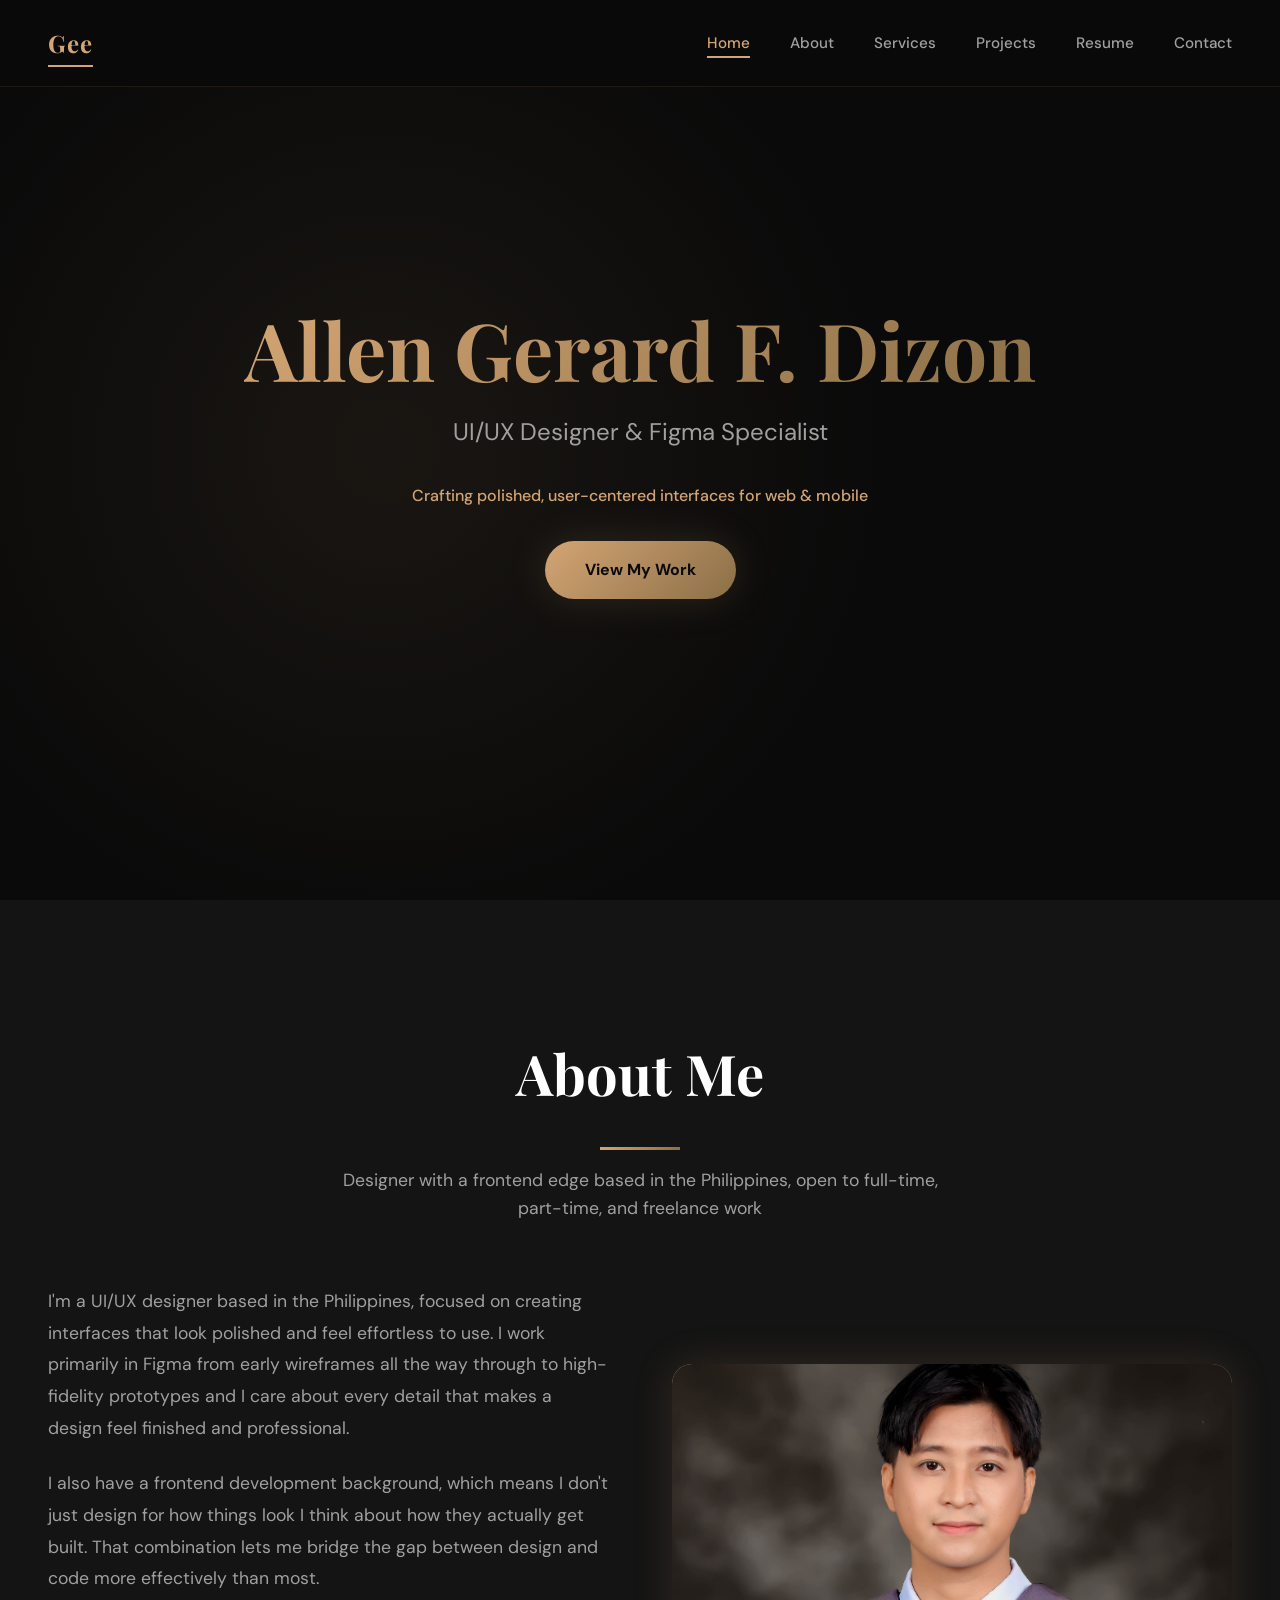
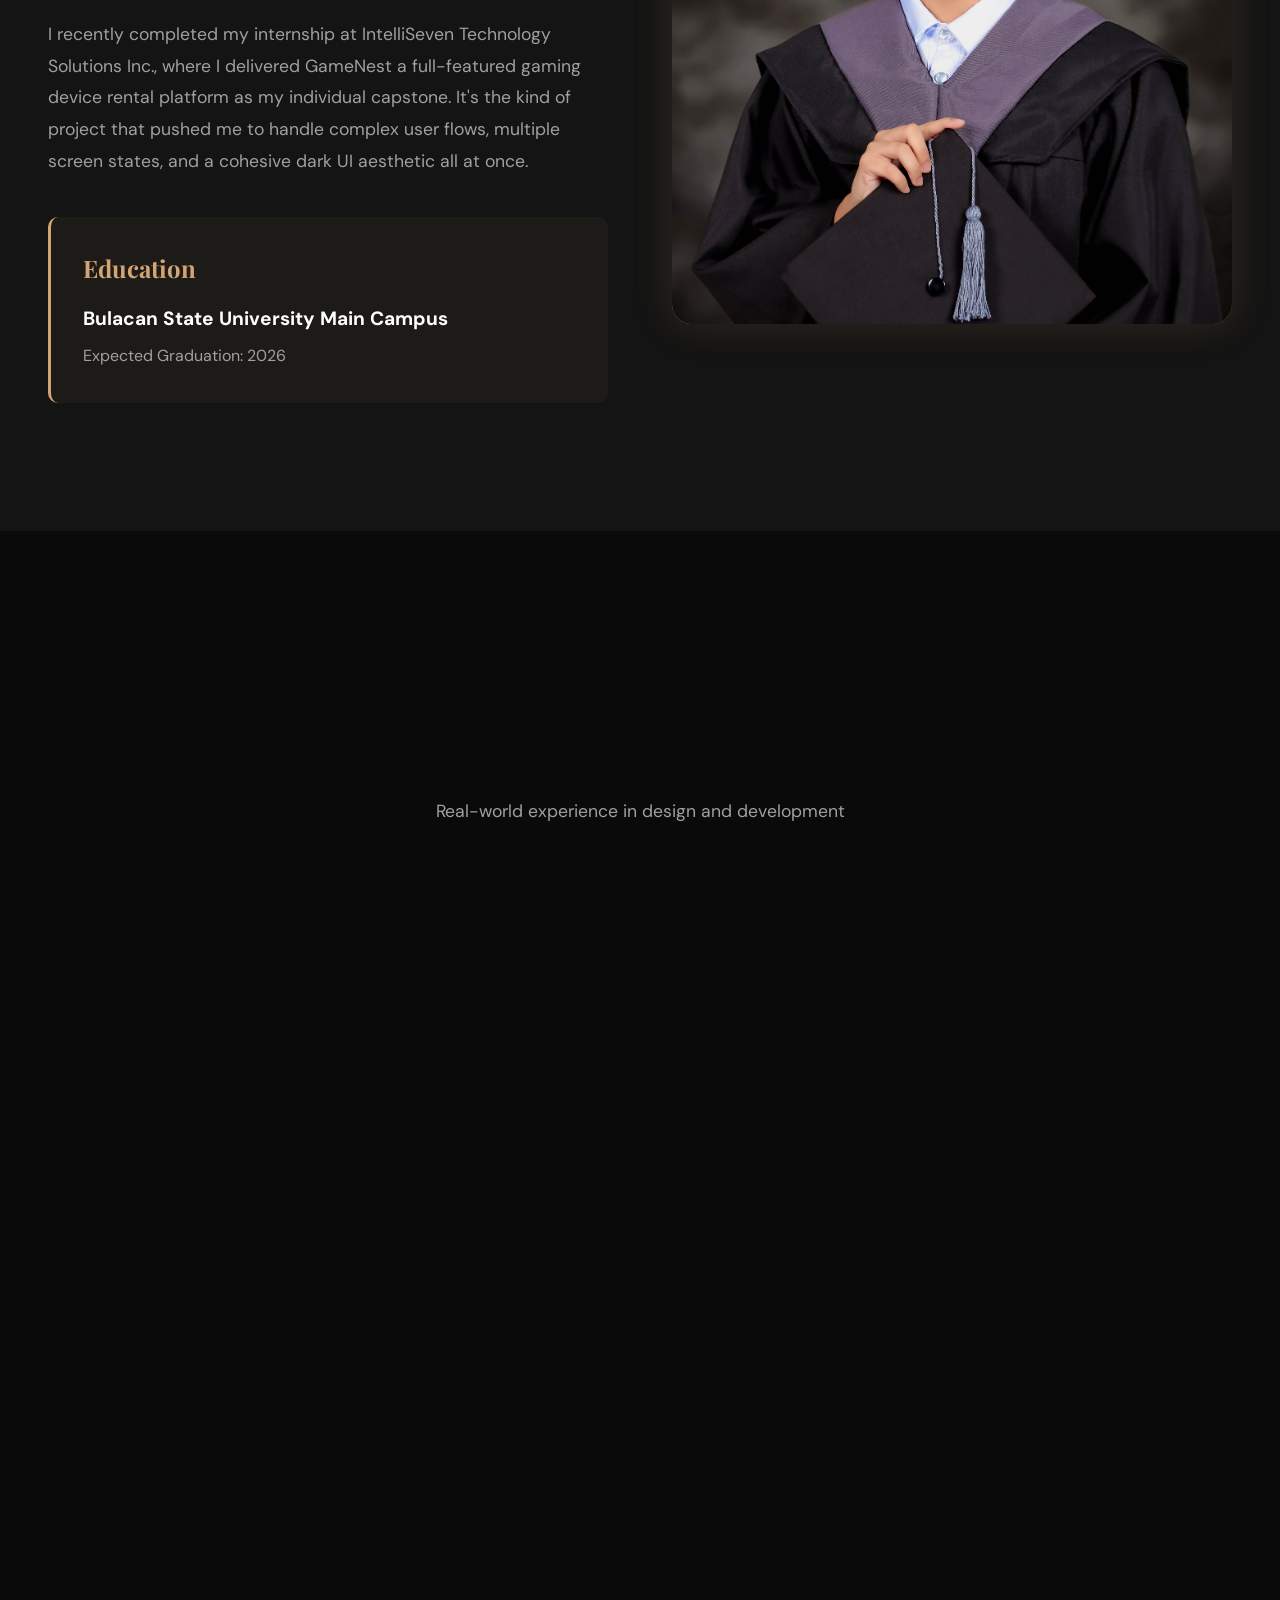
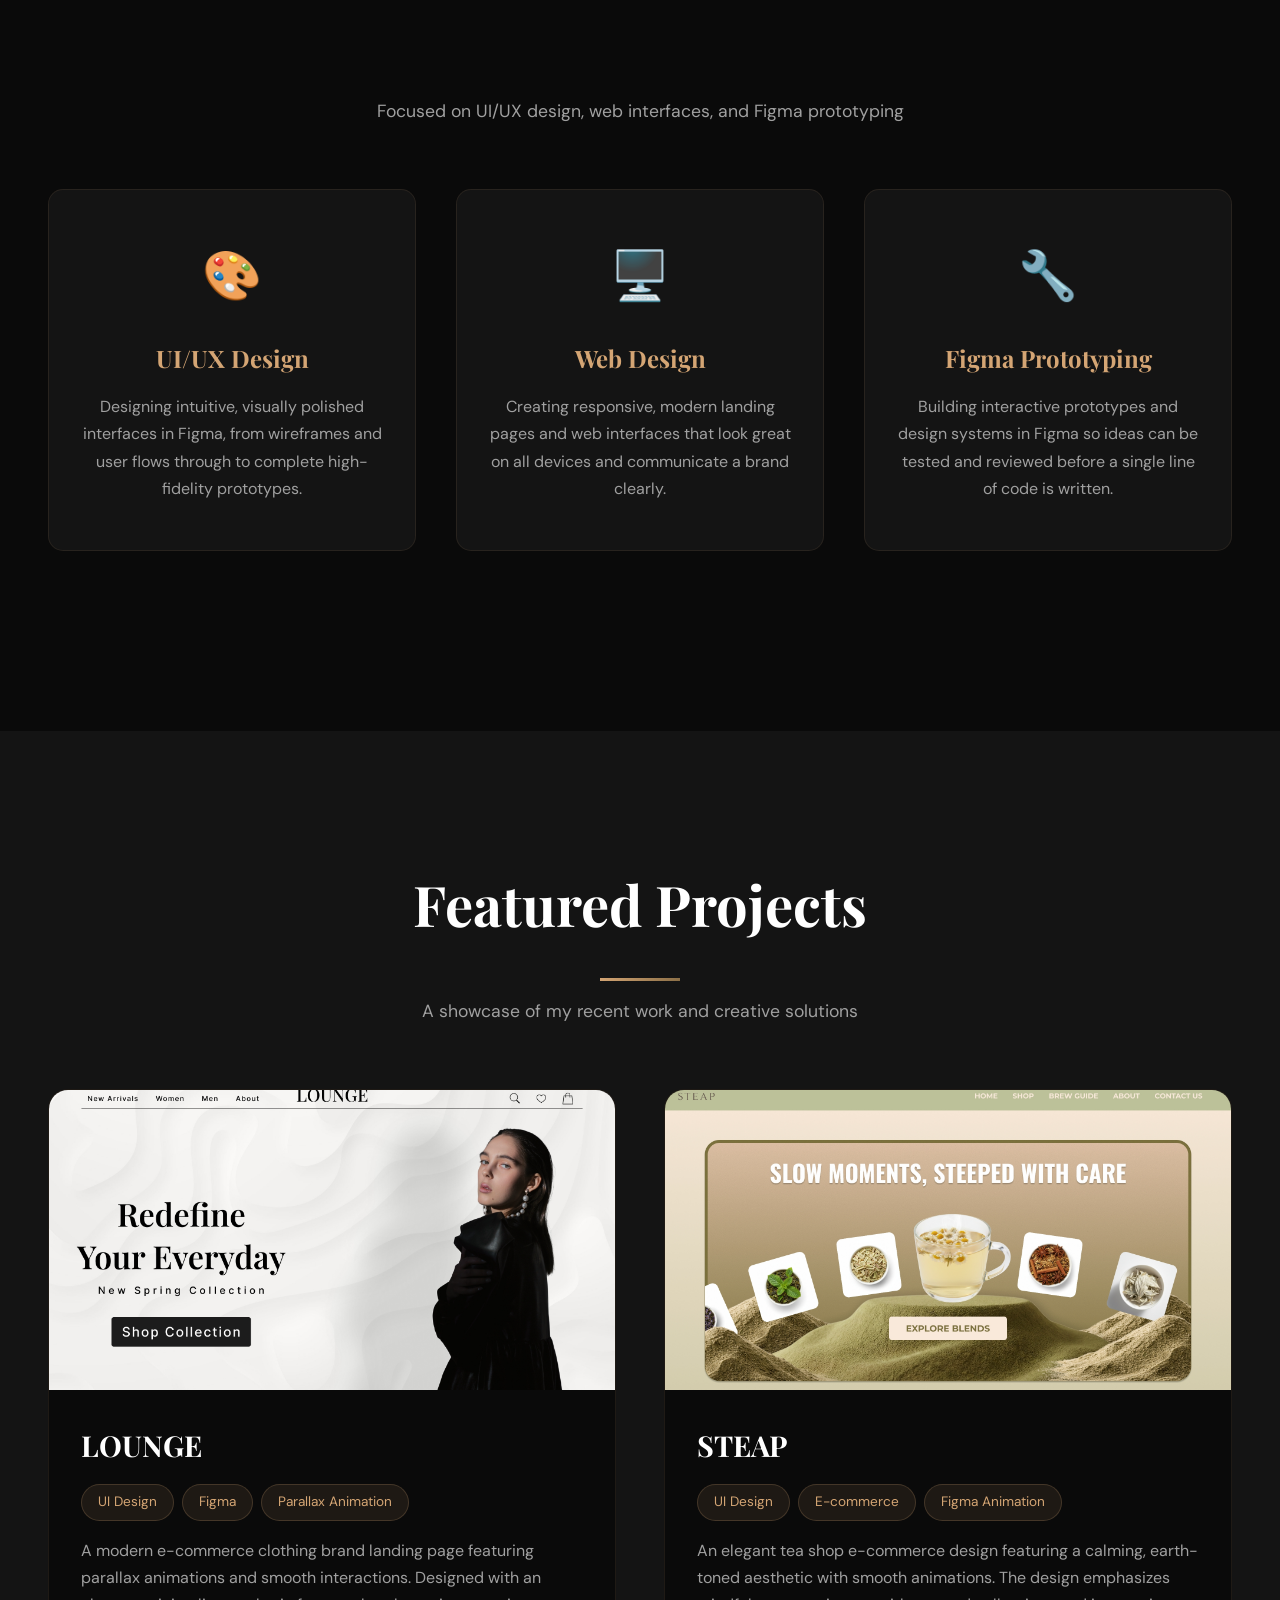
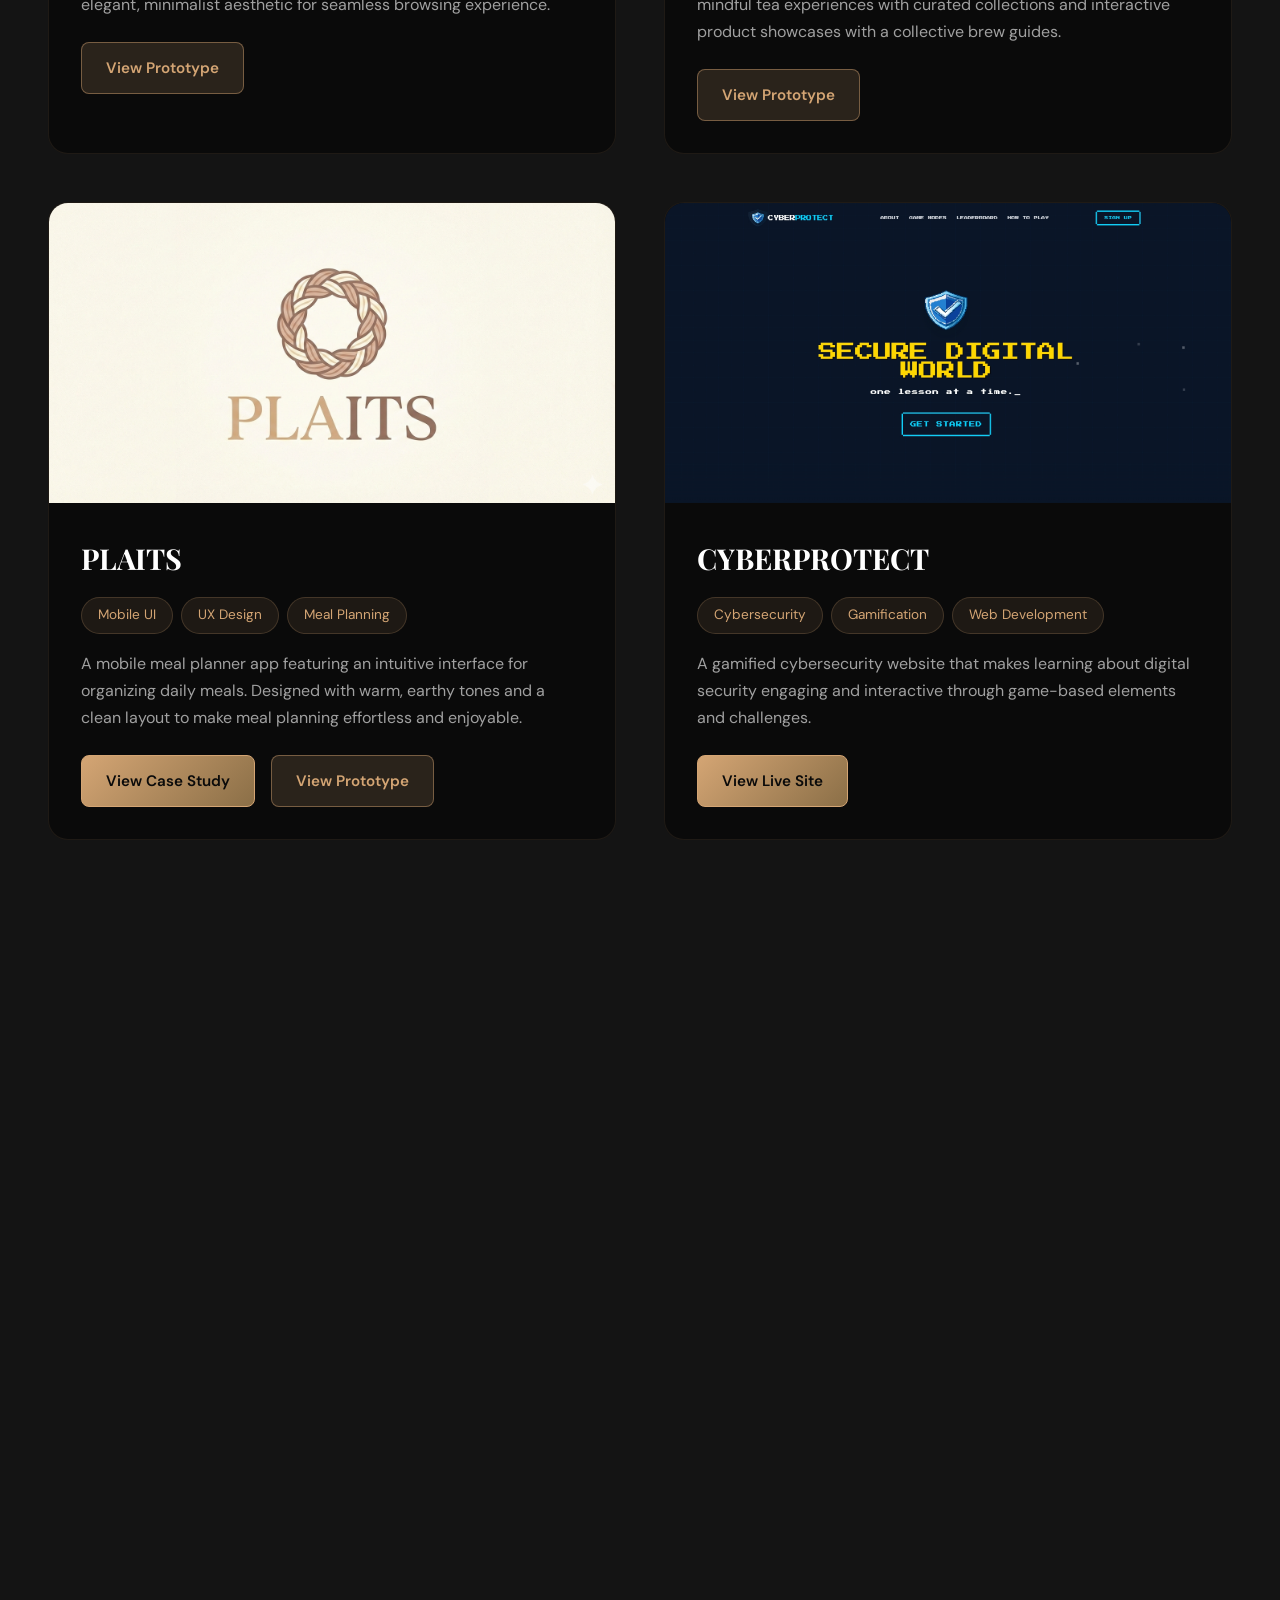
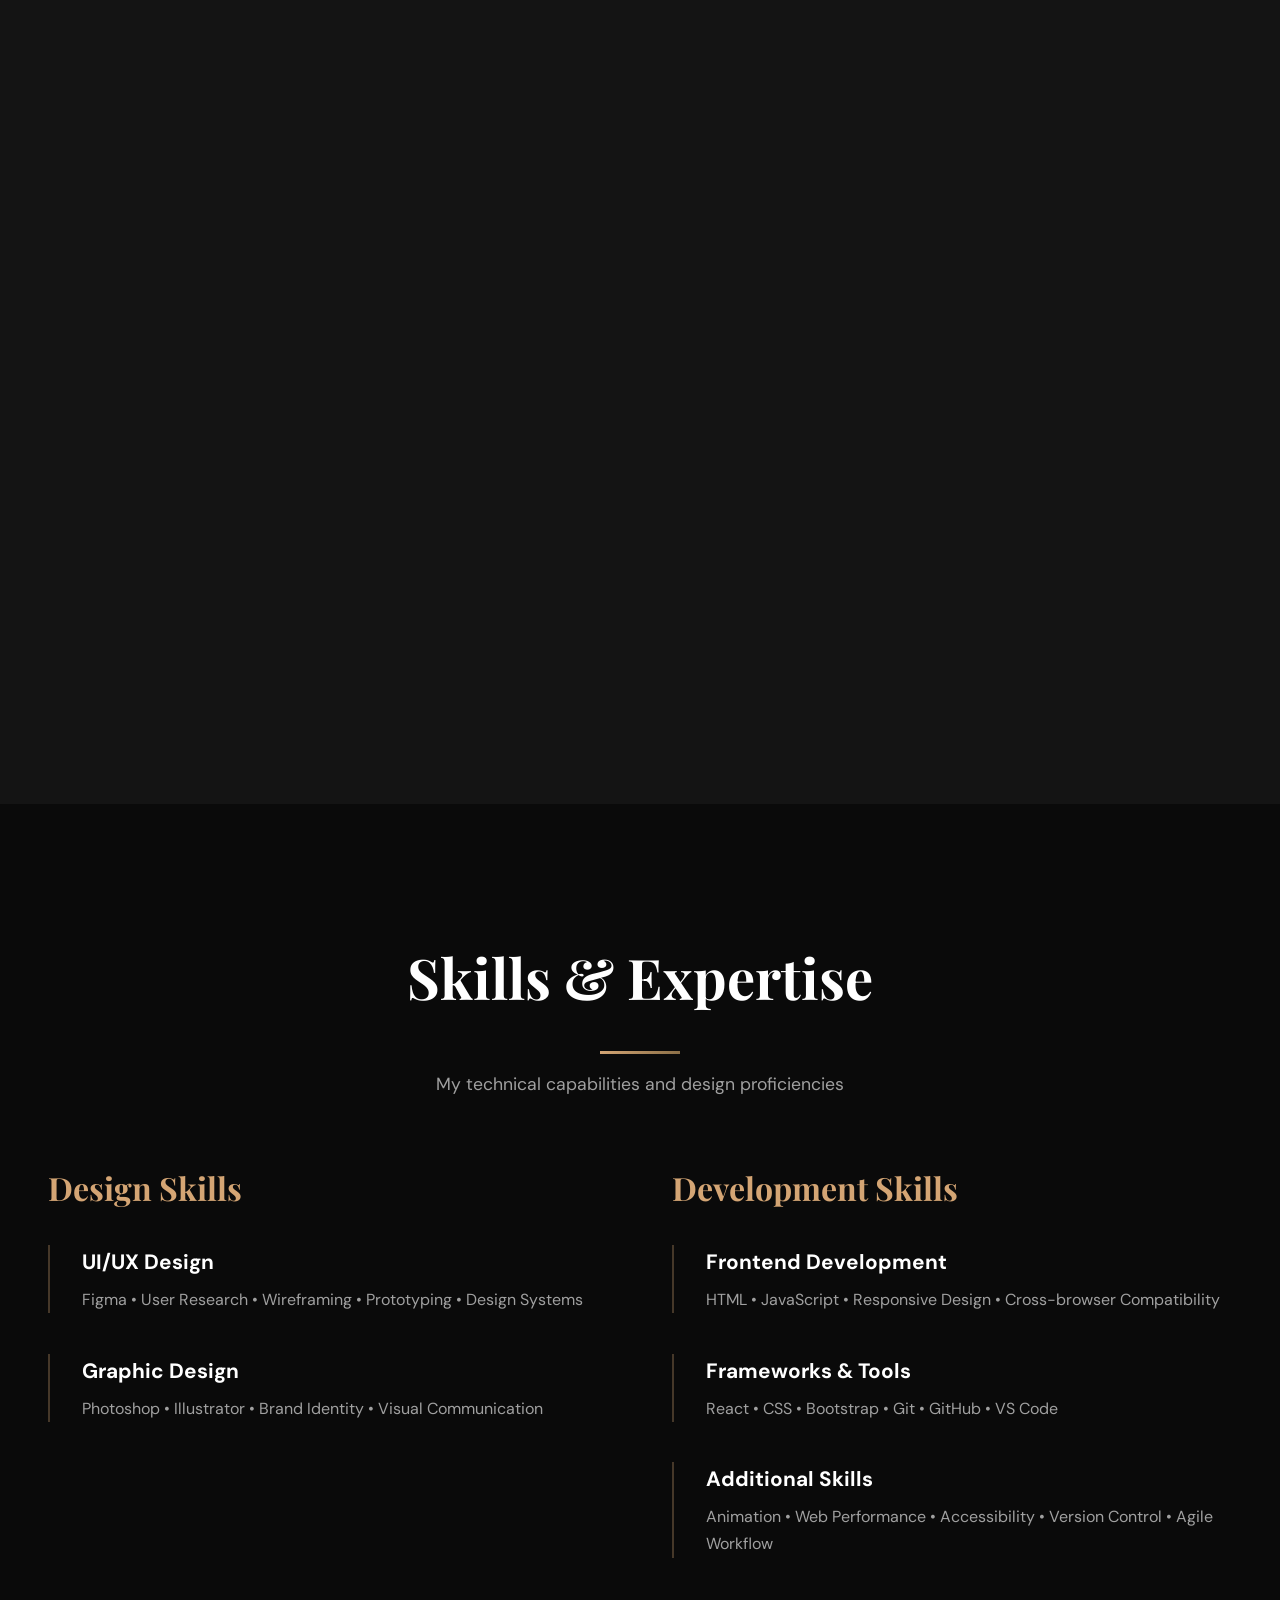
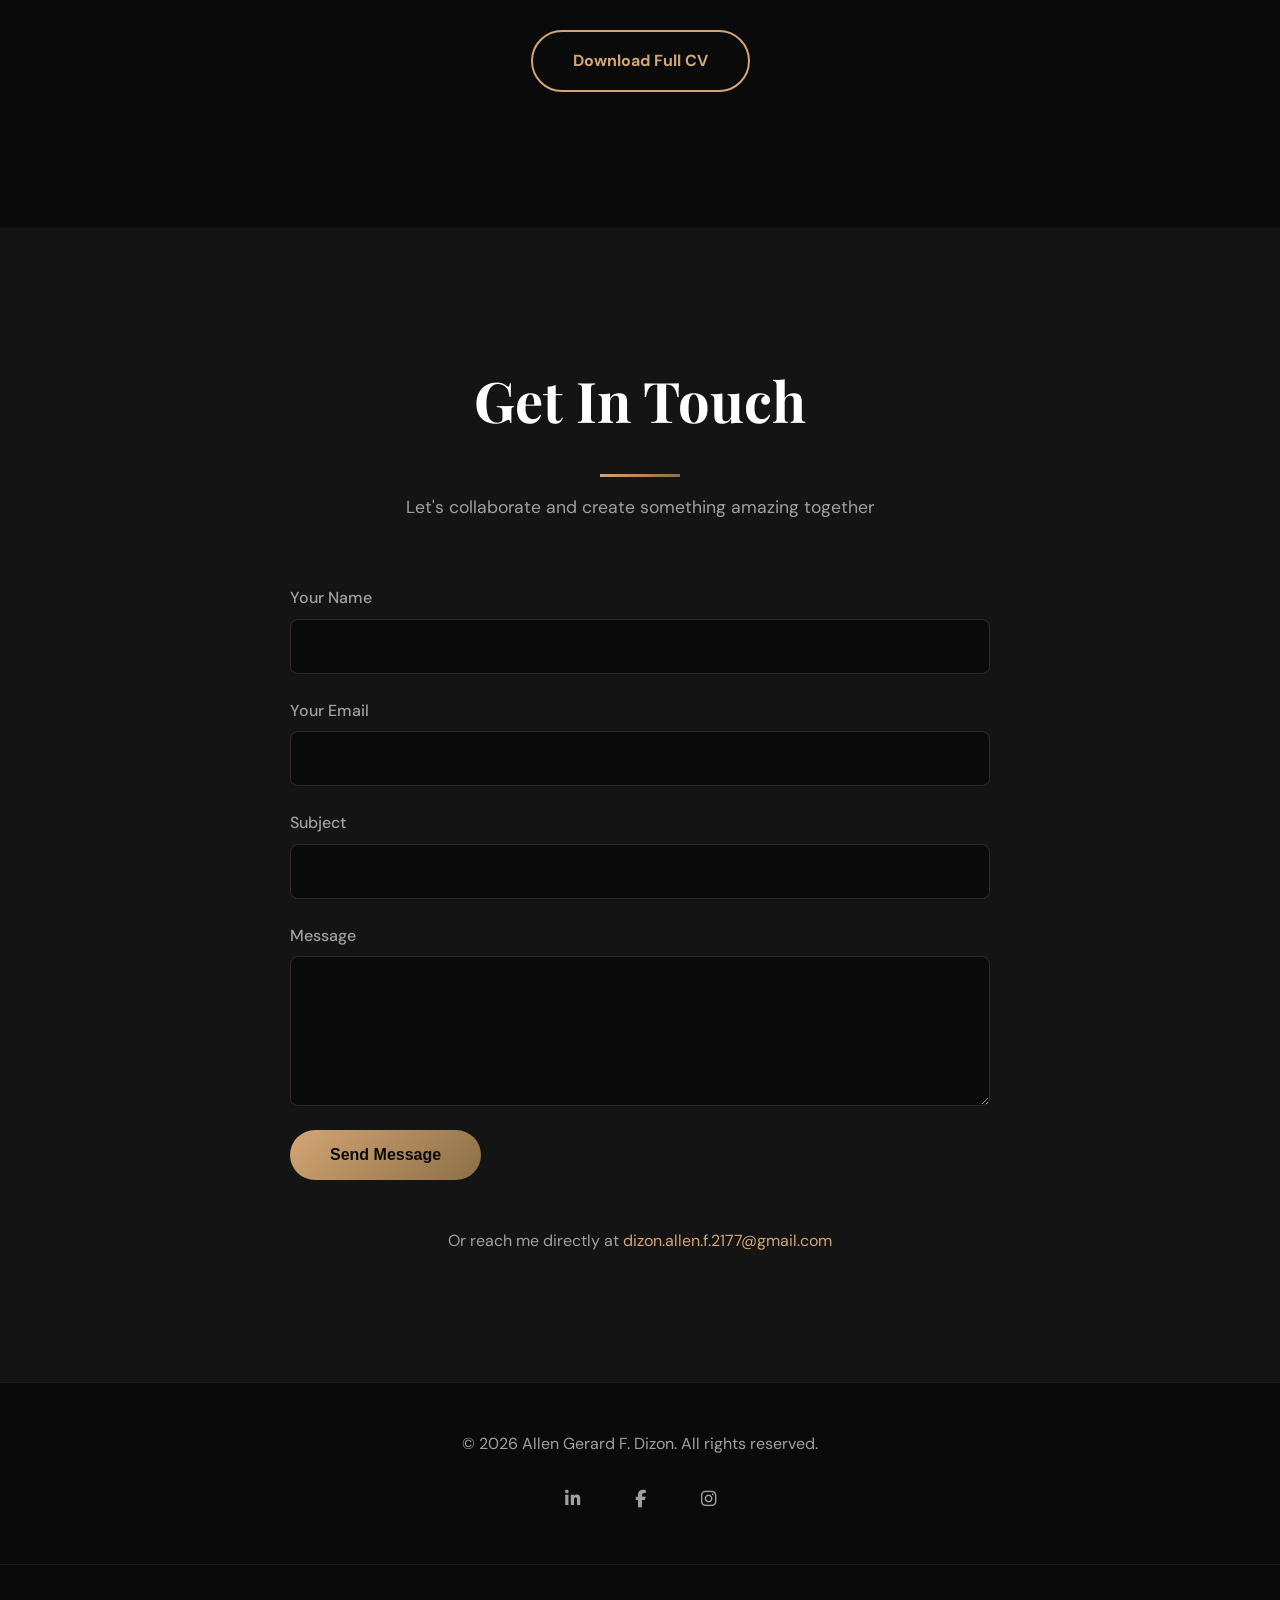
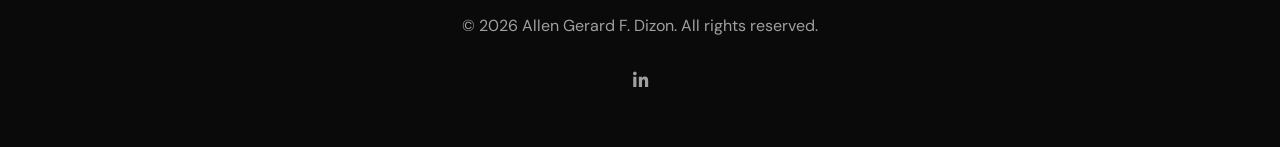
==== index.html @ 8641c295 "services section fixed" ====
<!DOCTYPE html>
<html lang="en">
<head>
    <meta charset="UTF-8">
    <meta name="viewport" content="width=device-width, initial-scale=1.0">
    <title>Gee - Designer & Developer</title>
    <link rel="stylesheet" href="styles.css">
    <!-- Font Awesome for social icons (CDN) -->
    <link rel="stylesheet" href="https://cdnjs.cloudflare.com/ajax/libs/font-awesome/6.4.0/css/all.min.css">
</head>
<body>
    <!-- Navigation -->
    <nav>
        <div class="container">
            <a href="#home" class="logo">Gee</a>
            <button class="nav-toggle" aria-label="Toggle navigation" aria-expanded="false">
                <span></span>
                <span></span>
                <span></span>
            </button>
            <ul class="nav-menu">
                <li><a href="#home">Home</a></li>
                <li><a href="#about">About</a></li>
                <li><a href="#services">Services</a></li>
                <li><a href="#projects">Projects</a></li>
                <li><a href="#resume">Resume</a></li>
                <li><a href="#contact">Contact</a></li>
            </ul>
        </div>
    </nav>

    <!-- Hero Section -->
    <section id="home">
        <div class="hero-content">
            <h1>Allen Gerard F. Dizon</h1>
            <p class="hero-subtitle">UI/UX Designer & Figma Specialist</p>
            <p class="specialty">Crafting polished, user-centered interfaces for web & mobile</p>
            <a href="#projects" class="cta-button">View My Work</a>
        </div>
    </section>

    <!-- About Section -->
    <section id="about">
        <div class="container">
            <h2 class="section-heading">About Me</h2>
            <p class="section-subtitle">Designer with a frontend edge based in the Philippines, open to full-time, part-time, and freelance work</p>
            
            <div class="about-content">
                <div class="about-text">
                    <p>I'm a UI/UX designer based in the Philippines, focused on creating interfaces that look polished and feel effortless to use. I work primarily in Figma from early wireframes all the way through to high-fidelity prototypes and I care about every detail that makes a design feel finished and professional.</p>
                    
                    <p>I also have a frontend development background, which means I don't just design for how things look I think about how they actually get built. That combination lets me bridge the gap between design and code more effectively than most.</p>
                    
                    <p>I recently completed my internship at IntelliSeven Technology Solutions Inc., where I delivered GameNest a full-featured gaming device rental platform as my individual capstone. It's the kind of project that pushed me to handle complex user flows, multiple screen states, and a cohesive dark UI aesthetic all at once.</p>
                    <div class="education-box">
                        <h3>Education</h3>
                        <h4>Bulacan State University Main Campus</h4>
                        <p class="edu-year">Expected Graduation: 2026</p>
                    </div>
                </div>
                
                <div class="about-image">
                    <img src="image/Allen_New.jfif" alt="Profile" style="width: 100%; height: 100%; object-fit: cover;">
                </div>
            </div>
        </div>
    </section>

    <!-- Work Experience Section -->
<section id="experience">
    <div class="container">
        <h2 class="section-heading">Work Experience</h2>
        <p class="section-subtitle">Real-world experience in design and development</p>

        <div class="experience-list">
            <div class="experience-item">
                <div class="experience-header">
                    <div>
                        <h3>IntelliSeven Technology Solutions Inc.</h3>
                        <p class="experience-role">Frontend Developer – UI/UX Designer Intern</p>
                    </div>
                    <span class="experience-date">December 2025 – March 2026</span>
                </div>
                <ul class="experience-bullets">
                    <li>Collaborated with a co-intern to design and develop a Ticketing System, handling both UI/UX design and frontend implementation</li>
                    <li>Delivered GameNest as an individual internship capstone — a gaming device rental platform with dual user flows and KYC verification, built entirely in Figma</li>
                    <li>Applied Figma prototyping, responsive design, and component-based frontend development throughout the internship</li>
                </ul>
                <a href="certificate/COC.pdf" class="cert-link" target="_blank">
                    View Certificate of Completion
                </a>
            </div>
        </div>
    </div>
</section>

    <!-- What I Offer Section -->
    <section id="services">
        <div class="container">
            <h2 class="section-heading">What I Offer</h2>
            <p class="section-subtitle">Focused on UI/UX design, web interfaces, and Figma prototyping</p>
            
            <div class="services-grid">
                <div class="service-card">
                    <div class="service-icon">🎨</div>
                    <h3>UI/UX Design</h3>
                    <p>Designing intuitive, visually polished interfaces in Figma, from wireframes and user flows through to complete high-fidelity prototypes.</p>
                </div>
                
                <div class="service-card">
                    <div class="service-icon">🖥️</div>
                    <h3>Web Design</h3>
                    <p>Creating responsive, modern landing pages and web interfaces that look great on all devices and communicate a brand clearly.</p>
                </div>
                
                <div class="service-card">
                    <div class="service-icon">🔧</div>
                    <h3>Figma Prototyping</h3>
                    <p>Building interactive prototypes and design systems in Figma so ideas can be tested and reviewed before a single line of code is written.</p>
                </div>
            </div>
        </div>
    </section>

    <!-- Projects Section -->
    <section id="projects">
        <div class="container">
            <h2 class="section-heading">Featured Projects</h2>
            <p class="section-subtitle">A showcase of my recent work and creative solutions</p>
            
            <div class="projects-grid">
<!-- Project 1 -->
                <div class="project-card">
                    <div class="project-image">
                        <img src="image/Lounge.png" alt="Lounge Project Website">
                    </div>
                    <div class="project-content">
                        <h3>LOUNGE</h3>
                        <div class="project-tags">
                            <span class="tag">UI Design</span>
                            <span class="tag">Figma</span>
                            <span class="tag">Parallax Animation</span>
                        </div>
                        <p>A modern e-commerce clothing brand landing page featuring parallax animations and smooth interactions. Designed with an elegant, minimalist aesthetic for seamless browsing experience.</p>
                        <div class="project-links">
                            <a href="https://www.figma.com/design/PRkcHU6rW8PyLgAFTJdFLW/LOUNGE--E-Commerce-Clothing-Brand-Landing-Page-?node-id=0-1&p=f&t=Ee4859Rj9Dltjy1x-0" class="project-link link-figma" target="_blank">View Prototype</a>
                        </div>
                    </div>
                </div>
<!-- Project 2 -->
                <div class="project-card">
                    <div class="project-image">
                        <img src="image/Steap.png" alt="Steap Tea Shop Project">
                    </div>
                    <div class="project-content">
                        <h3>STEAP</h3>
                        <div class="project-tags">
                            <span class="tag">UI Design</span>
                            <span class="tag">E-commerce</span>
                            <span class="tag">Figma Animation</span>
                        </div>
                        <p>An elegant tea shop e-commerce design featuring a calming, earth-toned aesthetic with smooth animations. The design emphasizes mindful tea experiences with curated collections and interactive product showcases with a collective brew guides.</p>
                        <div class="project-links">
                            <a href="https://www.figma.com/design/oknsCalFghjItYeMdaWnyv/STEAP---UI-WEB-DESIGN-TEA-SHOP?m=auto&t=YJCju9HEMIv6HAzU-6" class="project-link link-figma" target="_blank">View Prototype</a>
                        </div>
                    </div>
                </div>
<!-- Project 3 -->
                <div class="project-card">
                    <div class="project-image">
                        <img src="image/Plaits.png" alt="Plaits Meal Planner App">
                    </div>
                    <div class="project-content">
                        <h3>PLAITS</h3>
                        <div class="project-tags">
                            <span class="tag">Mobile UI</span>
                            <span class="tag">UX Design</span>
                            <span class="tag">Meal Planning</span>
                        </div>
                        <p>A mobile meal planner app featuring an intuitive interface for organizing daily meals. Designed with warm, earthy tones and a clean layout to make meal planning effortless and enjoyable.</p>
                        <div class="project-links">
                            <a href="plaits.html" class="project-link link-live">View Case Study</a>
                            <a href="https://www.figma.com/design/HugXcCj4IJ6J664LeYZRm7/PLAITS--MOBILE-UI-FOR-MEAL-PLANNER-?m=auto&t=YJCju9HEMIv6HAzU-6" class="project-link link-figma" target="_blank">View Prototype</a>
                        </div>
                    </div>
                </div>

                <!-- Project 4: CYBERPROTECT -->
                <div class="project-card">
                    <div class="project-image">
                        <img src="image/Cyberprotect.png" alt="Cyberprotect Project">
                    </div>
                    <div class="project-content">
                        <h3>CYBERPROTECT</h3>
                        <div class="project-tags">
                            <span class="tag">Cybersecurity</span>
                            <span class="tag">Gamification</span>
                            <span class="tag">Web Development</span>
                        </div>
                        <p>A gamified cybersecurity website that makes learning about digital security engaging and interactive through game-based elements and challenges.</p>
                        <div class="project-links">
                            <a href="https://cyberprotectapp.vercel.app/?fbclid=IwY2xjawP-LCZleHRuA2FlbQIxMQBzcnRjBmFwcF9pZAEwAAEeaLaxFyXbKtk85XIv7jsVps27LJydNQS289-NV2dJEz11q187roi1cfFm960_aem_a6p16ZBbHIJnnDim0bocFg" class="project-link link-live" target="_blank">View Live Site</a>
                        </div>
                    </div>
                </div>
                                <!-- Project 5: Kassandra-Portfolio -->
                <div class="project-card">
                    <div class="project-image">
                        <img src="image/kass-portfolio.png" alt="Cyberprotect Project">
                    </div>
                    <div class="project-content">
                        <h3>KASSANDRA PORTFOLIO</h3>
                        <div class="project-tags">
                            <span class="tag">Portfolio</span>
                            <span class="tag">Freelance Client</span>
                            <span class="tag">Parallax Design</span>
                            <span class="tag">Web Development</span>
                        </div>
                        <p>A simple web design featuring the experiences, skills, and expertise of Mrs. Kassandra Tsihlis' portfolio.</p>
                        <div class="project-links">
                            <a href="https://kass-portfolio.vercel.app/" class="project-link link-live" target="_blank">View Live Site</a>
                        </div>
                    </div>
                </div>
<!-- Project 6: GameNest -->
<div class="project-card">
    <div class="project-image">
        <img src="image/GameNest.png" alt="GameNest Rental Device Web App">
    </div>
    <div class="project-content">
        <h3>GAMENEST</h3>
        <p class="project-internship">Internship Capstone — IntelliSeven Technology Solutions Inc.</p>
        <div class="project-tags">
            <span class="tag">UI/UX Design</span>
            <span class="tag">Figma</span>
            <span class="tag">Web App</span>
            <span class="tag">KYC Flow</span>
        </div>
        <p>A full-featured rental device web app with KYC verification, device browsing, and a complete checkout flow. Designed with a bold dark aesthetic for gamers renting high-end mobile and gaming devices.</p>
        <div class="project-links">
            <a href="gamenest.html" class="project-link link-live">View Case Study</a>
            <a href="https://www.figma.com/design/omIHF0Zj5SA17Bl1RzQAAb/GameNest--Rental-Device-Web-App-?node-id=0-1&t=IuMZwWoB9HvccRnP-1" class="project-link link-figma" target="_blank">View Prototype</a>
        </div>
    </div>
</div>

<!-- Project 7: VIPTutors Redesign -->
<div class="project-card">
    <div class="project-image">
        <img src="image/VIPTutors.png" alt="VIPTutors Redesign Project">
    </div>
    <div class="project-content">
        <h3>VIPTUTORSCO.</h3>
        <p class="project-internship">Homepage Redesign</p>
        <div class="project-tags">
            <span class="tag">UI/UX Design</span>
            <span class="tag">Figma</span>
            <span class="tag">Web App</span>
            <span class="tag">Learning Platform</span>
        </div>
        <p>A redesigned homepage for VIPTutors, focusing on improving user experience and engagement for their online learning platform.</p>
        <div class="project-links">
            <a href="https://www.figma.com/design/PrKWDKk0X7A5gYB13Smn43/Task-1---Redesign-Static-Page-Tutor?node-id=2-2&t=I9EvbMsdnGXgIS92-1" class="project-link link-figma" target="_blank">View Prototype</a>
        </div>
    </div>
</div>  
</div>
        </div>
    </section>

    <!-- Resume Section -->
    <section id="resume">
        <div class="container">
            <h2 class="section-heading">Skills & Expertise</h2>
            <p class="section-subtitle">My technical capabilities and design proficiencies</p>
            
            <div class="resume-section">
                <div class="resume-grid">
                    <!-- Design Skills Column -->
                    <div class="resume-column">
                        <h3>Design Skills</h3>
                        
                        <div class="resume-item">
                            <h4>UI/UX Design</h4>
                            <p>Figma • User Research • Wireframing • Prototyping • Design Systems</p>
                        </div>
                        
                        <div class="resume-item">
                            <h4>Graphic Design</h4>
                            <p>Photoshop • Illustrator • Brand Identity • Visual Communication</p>
                        </div>
                    </div>
                    
                    <!-- Development Skills Column -->
                    <div class="resume-column">
                        <h3>Development Skills</h3>
                        
                        <div class="resume-item">
                            <h4>Frontend Development</h4>
                            <p>HTML • JavaScript • Responsive Design • Cross-browser Compatibility</p>
                        </div>
                        
                        <div class="resume-item">
                            <h4>Frameworks & Tools</h4>
                            <p>React • CSS • Bootstrap • Git • GitHub • VS Code</p>
                        </div>
                        
                        <div class="resume-item">
                            <h4>Additional Skills</h4>
                            <p>Animation • Web Performance • Accessibility • Version Control • Agile Workflow</p>
                        </div>
                    </div>
                </div>
                
                <div style="text-align: center;">
                    <a href="resume/Dizon_Allen_Gerard_F_CV.pdf" class="download-cv">Download Full CV</a>
                </div>
            </div>
        </div>
    </section>

    <!-- Contact Section -->
    <section id="contact">
        <div class="container">
            <h2 class="section-heading">Get In Touch</h2>
            <p class="section-subtitle">Let's collaborate and create something amazing together</p>
            
            <div class="contact-content">
                <form class="contact-form" action="https://formsubmit.co/dizon.allen.f.2177@gmail.com" method="POST">
                    <input type="hidden" name="_subject" value="New Portfolio Contact Message">
                    <input type="hidden" name="_captcha" value="false">
                    <input type="hidden" name="_template" value="table">
                    <div class="form-group">
                        <label for="name">Your Name</label>
                        <input type="text" id="name" name="name" required>
                    </div>
                    
                    <div class="form-group">
                        <label for="email">Your Email</label>
                        <input type="email" id="email" name="email" required>
                    </div>
                    
                    <div class="form-group">
                        <label for="subject">Subject</label>
                        <input type="text" id="subject" name="subject" required>
                    </div>
                    
                    <div class="form-group">
                        <label for="message">Message</label>
                        <textarea id="message" name="message" required></textarea>
                    </div>
                    
                    <button type="submit" class="submit-button">Send Message</button>
                </form>
                
                <div class="contact-info">
                    <p>Or reach me directly at <a href="mailto:dizon.allen.f.2177@gmail.com?subject=Inquiry%20from%20Portfolio&body=Hi%20Allen%2C%0A%0AI%20would%20like%20to%20get%20in%20touch%20about...">dizon.allen.f.2177@gmail.com</a></p>
                </div>
            </div>
        </div>
    </section>

    <!-- Footer -->
    <footer>
        <div class="container">
            <p>&copy; 2026 Allen Gerard F. Dizon. All rights reserved.</p>
            <div class="social-links">
                <a href="https://www.linkedin.com/in/allen-gerard-dizon-799544351/" class="social-link" target="_blank" title="LinkedIn" aria-label="LinkedIn" rel="noopener noreferrer">
                    <i class="fab fa-linkedin-in" aria-hidden="true"></i>
                </a>
                <a href="https://www.facebook.com/aegeezz" class="social-link" target="_blank" title="Facebook" aria-label="Facebook" rel="noopener noreferrer">
                    <i class="fab fa-facebook-f" aria-hidden="true"></i>
                </a>
                <a href="https://www.instagram.com/aegeezz/" class="social-link" target="_blank" title="Instagram" aria-label="Instagram" rel="noopener noreferrer">
                    <i class="fab fa-instagram" aria-hidden="true"></i>
                </a>
            </div>
        </div>
    </footer>

    <script src="script.js"></script>
</body>
</html>

    <!-- Footer -->
    <footer>
        <div class="container">
            <p>&copy; 2026 Allen Gerard F. Dizon. All rights reserved.</p>
            <div class="social-links">
                <a href="https://www.linkedin.com/in/allen-gerard-dizon-799544351/" class="social-link" target="_blank" title="LinkedIn" aria-label="LinkedIn" rel="noopener noreferrer">
                    <i class="fab fa-linkedin-in" aria-hidden="true"></i>
                </a>
                <a href="https://www.facebook.com/aegeezz" class="social-link" target
---- styles.css ----
/* Import Google Fonts */
@import url('https://fonts.googleapis.com/css2?family=Playfair+Display:wght@400;700&family=DM+Sans:wght@400;500;700&display=swap');

/* Reset & Base Styles */
* {
    margin: 0;
    padding: 0;
    box-sizing: border-box;
}

:root {
    --bg-primary: #0a0a0a;
    --bg-secondary: #141414;
    --text-primary: #ffffff;
    --text-secondary: #a0a0a0;
    --accent: #d4a574;
    --accent-hover: #e8c299;
    --gradient-1: linear-gradient(135deg, #d4a574 0%, #8b6f47 100%);
    --shadow-glow: 0 0 40px rgba(212, 165, 116, 0.15);
}

body {
    font-family: 'DM Sans', sans-serif;
    background: var(--bg-primary);
    color: var(--text-primary);
    line-height: 1.6;
    overflow-x: hidden;
}

html {
    scroll-behavior: smooth;
}

/* Navigation */
nav {
    position: fixed;
    top: 0;
    width: 100%;
    background: rgba(10, 10, 10, 0.95);
    backdrop-filter: blur(10px);
    z-index: 1000;
    padding: 1.5rem 0;
    border-bottom: 1px solid rgba(212, 165, 116, 0.1);
}

nav .container {
    max-width: 1400px;
    margin: 0 auto;
    padding: 0 3rem;
    display: flex;
    justify-content: space-between;
    align-items: center;
}

nav .logo {
    font-family: 'Playfair Display', serif;
    font-size: 1.5rem;
    font-weight: 700;
    color: var(--accent);
    text-decoration: none;
    letter-spacing: 1px;
}

nav ul {
    display: flex;
    list-style: none;
    gap: 2.5rem;
}

nav a {
    color: var(--text-secondary);
    text-decoration: none;
    font-size: 0.95rem;
    font-weight: 500;
    transition: color 0.3s ease;
    position: relative;
}

nav a:hover {
    color: var(--accent);
}

nav a.active {
    color: var(--accent);
}

nav a::after {
    content: '';
    position: absolute;
    bottom: -5px;
    left: 0;
    width: 0;
    height: 2px;
    background: var(--accent);
    transition: width 0.3s ease;
}

nav a:hover::after,
nav a.active::after {
    width: 100%;
}

/* Container */
.container {
    max-width: 1400px;
    margin: 0 auto;
    padding: 0 3rem;
}

section {
    min-height: 100vh;
    padding: 8rem 0;
    position: relative;
}

/* Hero Section */
#home {
    display: flex;
    align-items: center;
    justify-content: center;
    position: relative;
    overflow: hidden;
}

#home::before {
    content: '';
    position: absolute;
    top: 0;
    left: 0;
    width: 100%;
    height: 100%;
    background: radial-gradient(circle at 30% 50%, rgba(212, 165, 116, 0.08) 0%, transparent 50%);
    animation: pulse 8s ease-in-out infinite;
}

@keyframes pulse {
    0%, 100% { opacity: 0.5; }
    50% { opacity: 1; }
}

.hero-content {
    display: flex;
    flex-direction: column;
    align-items: center;
    text-align: center;
    z-index: 1;
    animation: fadeInUp 1s ease-out;
}

@keyframes fadeInUp {
    from {
        opacity: 0;
        transform: translateY(30px);
    }
    to {
        opacity: 1;
        transform: translateY(0);
    }
}

.hero-content h1 {
    font-family: 'Playfair Display', serif;
    font-size: 5rem;
    font-weight: 700;
    margin-bottom: 1rem;
    background: var(--gradient-1);
    -webkit-background-clip: text;
    -webkit-text-fill-color: transparent;
    background-clip: text;
    line-height: 1.2;
}

.hero-subtitle {
    font-size: 1.5rem;
    color: var(--text-secondary);
    margin-bottom: 2rem;
    font-weight: 400;
}

.specialty {
    display: inline-block;
    color: var(--accent);
    font-weight: 500;
    animation: fadeIn 1s ease-out 0.5s both;
}

@keyframes fadeIn {
    from { opacity: 0; }
    to { opacity: 1; }
}

.cta-button {
    display: inline-block;
    margin-top: 2rem;
    padding: 1rem 2.5rem;
    background: var(--gradient-1);
    color: var(--bg-primary);
    text-decoration: none;
    font-weight: 700;
    border-radius: 50px;
    position: relative;
    overflow: hidden;
    transition: all 0.3s ease;
    box-shadow: var(--shadow-glow);
    animation: fadeIn 1s ease-out 0.8s both;
}

.cta-button:hover {
    transform: translateY(-3px);
    box-shadow: 0 10px 40px rgba(212, 165, 116, 0.3);
}

@keyframes shine-sweep {
    0% {
        transform: translateX(-140%) skewX(-20deg);
        opacity: 0;
    }
    15% {
        opacity: 0.85;
    }
    100% {
        transform: translateX(140%) skewX(-20deg);
        opacity: 0;
    }
}

.cta-button::after,
.project-link::after,
.download-cv::after,
.submit-button::after {
    content: '';
    position: absolute;
    top: -40%;
    left: -50%;
    width: 60%;
    height: 180%;
    background: linear-gradient(
        120deg,
        transparent 0%,
        rgba(255, 255, 255, 0.2) 25%,
        rgba(255, 255, 255, 0.65) 45%,
        rgba(255, 255, 255, 0.2) 65%,
        transparent 100%
    );
    transform: translateX(-140%) skewX(-20deg);
    opacity: 0;
    pointer-events: none;
}

.cta-button:hover::after,
.project-link:hover::after,
.download-cv:hover::after,
.submit-button:hover::after {
    animation: shine-sweep 0.9s ease-out;
}

/* Section Headings */
.section-heading {
    font-family: 'Playfair Display', serif;
    font-size: 3.5rem;
    margin-bottom: 1rem;
    text-align: center;
    position: relative;
    padding-bottom: 2rem;
}

.section-heading::after {
    content: '';
    position: absolute;
    bottom: 0;
    left: 50%;
    transform: translateX(-50%);
    width: 80px;
    height: 3px;
    background: var(--gradient-1);
}

.section-subtitle {
    text-align: center;
    color: var(--text-secondary);
    font-size: 1.1rem;
    margin-bottom: 4rem;
    max-width: 600px;
    margin-left: auto;
    margin-right: auto;
}

/* About Section */
#about {
    background: var(--bg-secondary);
}

.about-content {
    display: grid;
    grid-template-columns: 1fr 1fr;
    gap: 4rem;
    align-items: center;
    margin-top: 3rem;
}

.about-text p {
    color: var(--text-secondary);
    font-size: 1.1rem;
    margin-bottom: 1.5rem;
    line-height: 1.8;
}

.education-box {
    margin-top: 2.5rem;
    padding: 2rem;
    background: rgba(212, 165, 116, 0.05);
    border-left: 3px solid var(--accent);
    border-radius: 10px;
}

.education-box h3 {
    font-family: 'Playfair Display', serif;
    font-size: 1.5rem;
    color: var(--accent);
    margin-bottom: 1rem;
}

.education-box h4 {
    font-size: 1.2rem;
    color: var(--text-primary);
    margin-bottom: 0.5rem;
}

.education-box .edu-year {
    color: var(--text-secondary);
    font-size: 1rem;
    margin-bottom: 0;
}

.about-image {
    position: relative;
    border-radius: 20px;
    overflow: hidden;
    aspect-ratio: 1;
    background: var(--gradient-1);
    display: flex;
    align-items: center;
    justify-content: center;
    font-size: 8rem;
    box-shadow: var(--shadow-glow);
}

/* What I Offer */
.services-grid {
    display: grid;
    grid-template-columns: repeat(3, 1fr);
    gap: 2.5rem;
    margin-top: 3rem;
}

.service-card {
    background: var(--bg-secondary);
    padding: 3rem 2rem;
    border-radius: 15px;
    text-align: center;
    transition: all 0.3s ease;
    border: 1px solid rgba(212, 165, 116, 0.1);
    display: flex;
    flex-direction: column;
    justify-content: flex-start;
    height: 100%;
}

.service-card:hover {
    transform: translateY(-10px);
    box-shadow: var(--shadow-glow);
    border-color: var(--accent);
}

.service-icon {
    font-size: 3rem;
    margin-bottom: 1.5rem;
}

.service-card h3 {
    font-family: 'Playfair Display', serif;
    font-size: 1.5rem;
    margin-bottom: 1rem;
    color: var(--accent);
}

.service-card p {
    color: var(--text-secondary);
    line-height: 1.7;
}

/* Projects */
#projects {
    background: var(--bg-secondary);
}

.projects-grid {
    display: grid;
    grid-template-columns: repeat(2, 1fr);
    gap: 3rem;
    margin-top: 3rem;
}

.project-card {
    background: var(--bg-primary);
    border-radius: 20px;
    overflow: hidden;
    transition: all 0.3s ease;
    border: 1px solid rgba(212, 165, 116, 0.1);
}

.project-card:hover {
    transform: translateY(-10px);
    box-shadow: var(--shadow-glow);
}

.project-image {
    width: 100%;
    height: 300px;
    background: linear-gradient(135deg, #1a1a1a 0%, #2a2a2a 100%);
    display: flex;
    align-items: center;
    justify-content: center;
    font-size: 3rem;
    color: var(--accent);
    overflow: hidden;
    position: relative;
}

.badge-in-progress {
    position: absolute;
    top: 12px;
    right: 12px;
    background: #f97316;
    color: #ffffff;
    font-weight: 700;
    font-size: 0.65rem;
    text-transform: uppercase;
    letter-spacing: 0.08em;
    padding: 4px 12px;
    border-radius: 999px;
    z-index: 10;
    pointer-events: none;
}

.project-image img {
    width: 100%;
    height: 100%;
    object-fit: cover;
    object-position: center;
}

.project-content {
    padding: 2rem;
}

.project-content h3 {
    font-family: 'Playfair Display', serif;
    font-size: 1.8rem;
    margin-bottom: 1rem;
    color: var(--text-primary);
}

.project-tags {
    display: flex;
    gap: 0.5rem;
    margin-bottom: 1rem;
    flex-wrap: wrap;
}

.tag {
    padding: 0.4rem 1rem;
    background: rgba(212, 165, 116, 0.1);
    color: var(--accent);
    border-radius: 20px;
    font-size: 0.85rem;
    border: 1px solid rgba(212, 165, 116, 0.2);
}

.project-content p {
    color: var(--text-secondary);
    margin-bottom: 1.5rem;
    line-height: 1.7;
}

.project-links {
    display: flex;
    gap: 1rem;
    flex-wrap: wrap;
}

.project-link {
    padding: 0.8rem 1.5rem;
    text-decoration: none;
    border-radius: 8px;
    font-weight: 600;
    transition: all 0.3s ease;
    font-size: 0.95rem;
    display: inline-block;
    position: relative;
    overflow: hidden;
}

.link-figma {
    background: rgba(212, 165, 116, 0.16);
    color: var(--accent);
    border: 1px solid rgba(212, 165, 116, 0.45);
}

.link-figma:hover {
    background: rgba(212, 165, 116, 0.26);
    transform: translateY(-2px);
    box-shadow: 0 5px 20px rgba(212, 165, 116, 0.2);
}

.link-live {
    background: var(--gradient-1);
    color: var(--bg-primary);
    border: 1px solid var(--accent);
}

.link-live:hover {
    transform: translateY(-2px);
    box-shadow: 0 5px 20px rgba(212, 165, 116, 0.3);
}

/* Resume Section */
.resume-section {
    margin-top: 3rem;
}

.resume-grid {
    display: grid;
    grid-template-columns: 1fr 1fr;
    gap: 4rem;
}

.resume-column h3 {
    font-family: 'Playfair Display', serif;
    font-size: 2rem;
    margin-bottom: 2rem;
    color: var(--accent);
}

.resume-item {
    margin-bottom: 2.5rem;
    padding-left: 2rem;
    border-left: 2px solid rgba(212, 165, 116, 0.3);
    transition: all 0.3s ease;
}

.resume-item:hover {
    border-left-color: var(--accent);
    padding-left: 2.5rem;
}

.resume-item h4 {
    font-size: 1.3rem;
    margin-bottom: 0.5rem;
}

.resume-meta {
    color: var(--accent);
    font-size: 0.9rem;
    margin-bottom: 0.5rem;
}

.resume-item p {
    color: var(--text-secondary);
    line-height: 1.7;
}

.download-cv {
    display: inline-block;
    margin-top: 2rem;
    padding: 1rem 2.5rem;
    background: transparent;
    color: var(--accent);
    text-decoration: none;
    font-weight: 700;
    border: 2px solid var(--accent);
    border-radius: 50px;
    transition: all 0.3s ease;
    position: relative;
    overflow: hidden;
}

.download-cv:hover {
    background: var(--accent);
    color: var(--bg-primary);
    transform: translateY(-3px);
}

/* Contact */
#contact {
    background: var(--bg-secondary);
}

.contact-content {
    max-width: 700px;
    margin: 3rem auto 0;
}

.contact-form {
    display: flex;
    flex-direction: column;
    gap: 1.5rem;
}

.form-group {
    display: flex;
    flex-direction: column;
}

.form-group label {
    margin-bottom: 0.5rem;
    color: var(--text-secondary);
    font-weight: 500;
}

.form-group input,
.form-group textarea {
    padding: 1rem;
    background: var(--bg-primary);
    border: 1px solid rgba(212, 165, 116, 0.2);
    border-radius: 8px;
    color: var(--text-primary);
    font-family: 'DM Sans', sans-serif;
    font-size: 1rem;
    transition: all 0.3s ease;
}

.form-group input:focus,
.form-group textarea:focus {
    outline: none;
    border-color: var(--accent);
    box-shadow: 0 0 0 3px rgba(212, 165, 116, 0.1);
}

.form-group textarea {
    resize: vertical;
    min-height: 150px;
}

.submit-button {
    padding: 1rem 2.5rem;
    background: var(--gradient-1);
    color: var(--bg-primary);
    border: none;
    border-radius: 50px;
    font-weight: 700;
    font-size: 1rem;
    cursor: pointer;
    transition: all 0.3s ease;
    align-self: flex-start;
    position: relative;
    overflow: hidden;
}

.submit-button:hover {
    transform: translateY(-3px);
    box-shadow: 0 10px 40px rgba(212, 165, 116, 0.3);
}

.contact-info {
    margin-top: 3rem;
    text-align: center;
    color: var(--text-secondary);
}

.contact-info a {
    color: var(--accent);
    text-decoration: none;
    transition: color 0.3s ease;
}

.contact-info a:hover {
    color: var(--accent-hover);
}

/* Footer */
footer {
    background: var(--bg-primary);
    padding: 3rem 0;
    text-align: center;
    border-top: 1px solid rgba(212, 165, 116, 0.1);
}

footer p {
    color: var(--text-secondary);
}

.social-links {
    display: flex;
    justify-content: center;
    gap: 2rem;
    margin-top: 1.5rem;
}

.social-links a {
    color: var(--text-secondary);
    font-size: 1.5rem;
    transition: color 0.3s ease;
}

.social-links a:hover {
    color: var(--accent);
}

/* SVG icon sizing inside social links */
.social-links a svg {
    width: 1.25rem;
    height: 1.25rem;
    display: inline-block;
    vertical-align: middle;
}

.social-links a svg { fill: currentColor; }

/* Font Awesome icon sizing and focus styles */
.social-link {
    color: var(--text-secondary);
    display: inline-flex;
    align-items: center;
    justify-content: center;
    width: 36px;
    height: 36px;
    border-radius: 6px;
    transition: background 0.15s ease, color 0.15s ease;
    text-decoration: none;
}

.social-link i {
    font-size: 1.1rem;
    line-height: 1;
}

.social-link:hover,
.social-link:focus {
    color: var(--accent);
    background: rgba(212,165,116,0.06);
    outline: none;
}

.social-link:focus-visible {
    box-shadow: 0 0 0 3px rgba(212,165,116,0.12);
}

/* Work Experience Section */
.experience-list {
    margin-top: 2rem;
}

.experience-item {
    border-left: 3px solid var(--accent-color, #333);
    padding: 1rem 1.5rem;
    margin-bottom: 1.5rem;
}

.experience-header {
    display: flex;
    justify-content: space-between;
    align-items: flex-start;
    flex-wrap: wrap;
    gap: 0.5rem;
    margin-bottom: 0.75rem;
}

.experience-header h3 {
    font-size: 1.1rem;
    font-weight: 700;
    margin: 0;
}

.experience-role {
    font-size: 0.9rem;
    opacity: 0.7;
    margin: 0.25rem 0 0;
    font-style: italic;
}

.experience-date {
    font-size: 0.85rem;
    opacity: 0.6;
    white-space: nowrap;
    font-style: italic;
}

.experience-bullets {
    padding-left: 1.25rem;
    margin: 0;
}

.experience-bullets li {
    font-size: 0.9rem;
    opacity: 0.85;
    margin-bottom: 0.4rem;
    line-height: 1.6;
}

/* GameNest internship label */
.project-internship {
    font-size: 0.8rem;
    font-style: italic;
    opacity: 0.6;
    margin: 0.25rem 0 0.5rem;
}
/* Certificate link */
.cert-link {
    display: inline-block;
    margin-top: 0.75rem;
    font-size: 0.85rem;
    font-style: italic;
    opacity: 0.75;
    text-decoration: underline;
    transition: opacity 0.2s ease;
    color: var(--accent);
}

.cert-link:hover {
    opacity: 1;
}
/* Hamburger button */
.nav-toggle {
    display: none;
    flex-direction: column;
    justify-content: center;
    align-items: center;
    gap: 5px;
    background: none;
    border: none;
    cursor: pointer;
    padding: 8px;
    z-index: 1001;
    width: 44px;
    height: 44px;
    min-width: 44px;
}

.nav-toggle:focus {
    outline: 2px solid var(--accent);
    outline-offset: 2px;
    border-radius: 4px;
}

.nav-toggle span {
    display: block;
    width: 26px;
    height: 2.5px;
    background: var(--text-primary);
    border-radius: 2px;
    transition: all 0.3s ease;
    transform-origin: center;
}

.nav-toggle.open span:nth-child(1) {
    transform: translateY(8px) rotate(45deg);
}

.nav-toggle.open span:nth-child(2) {
    opacity: 0;
    transform: scaleX(0);
}

.nav-toggle.open span:nth-child(3) {
    transform: translateY(-8px) rotate(-45deg);
}

/* Responsive Design - Tablet */
@media (max-width: 768px) {
    /* Navigation */
    .nav-toggle {
        display: flex;
    }

    nav .container {
        padding: 0 1.5rem;
    }

    nav ul {
        gap: 1.5rem;
        font-size: 0.9rem;
    }

    nav ul.nav-menu {
        gap: 0 !important;
    }

    /* Nav Menu - Sliding mobile panel */
    .nav-menu {
        display: flex;
        position: fixed;
        top: 70px;
        left: 0;
        width: 100%;
        max-height: calc(100vh - 70px);
        background: rgba(10, 10, 10, 0.98);
        backdrop-filter: blur(10px);
        flex-direction: column;
        align-items: stretch;
        justify-content: flex-start;
        gap: 0 !important;
        z-index: 999;
        list-style: none;
        padding: 1rem 0;
        overflow-y: auto;
        opacity: 0;
        visibility: hidden;
        pointer-events: none;
        transform: translateY(-18px);
        transition: transform 0.28s ease, opacity 0.28s ease, visibility 0s linear 0.28s;
    }

    .nav-menu.open {
        opacity: 1;
        visibility: visible;
        pointer-events: auto;
        transform: translateY(0);
        transition: transform 0.28s ease, opacity 0.28s ease, visibility 0s;
    }

    .nav-menu li {
        border-bottom: 1px solid rgba(212, 165, 116, 0.1);
    }

    .nav-menu li a {
        display: block;
        font-size: 1.1rem;
        color: var(--text-primary);
        padding: 1rem 1.5rem;
        transition: all 0.2s ease;
        position: relative;
    }

    .nav-menu li a::after {
        display: none;
    }

    .nav-menu li a:hover {
        background: rgba(212, 165, 116, 0.1);
        padding-left: 2rem;
        color: var(--accent);
    }

    /* Container */
    .container {
        padding: 0 1.5rem;
    }

    /* Hero Section */
    .hero-content h1 {
        font-size: 2.5rem;
    }

    .hero-subtitle {
        font-size: 1.1rem;
    }

    .specialty {
        font-size: 0.95rem;
    }

    .cta-button {
        padding: 0.9rem 2rem;
        font-size: 0.95rem;
    }

    /* Sections */
    section {
        padding: 4rem 0;
        min-height: auto;
    }

    .section-heading {
        font-size: 2.2rem;
        padding-bottom: 1.5rem;
    }

    .section-heading::after {
        width: 60px;
    }

    .section-subtitle {
        font-size: 1rem;
        margin-bottom: 2.5rem;
    }

    /* About Section */
    .about-content,
    .resume-grid {
        grid-template-columns: 1fr;
        gap: 2rem;
    }

    .about-image {
        aspect-ratio: 1;
        min-height: 250px;
    }

    .about-text p {
        font-size: 1rem;
    }

    .education-box {
        padding: 1.5rem;
    }

    /* Services Grid */
    .services-grid {
        grid-template-columns: 1fr;
        gap: 1.5rem;
        max-width: 620px;
        margin: 2rem auto 0;
    }

    .service-card {
        padding: 2rem 1.5rem;
        max-width: 100%;
    }

    .service-card h3 {
        font-size: 1.3rem;
    }

    /* Projects Grid */
    .projects-grid {
        grid-template-columns: 1fr;
        gap: 1.5rem;
    }

    .project-card {
        max-width: 100%;
    }

    .project-image {
        height: 250px;
    }

    .project-content {
        padding: 1.5rem;
    }

    .project-content h3 {
        font-size: 1.5rem;
        margin-bottom: 0.75rem;
    }

    .project-tags {
        margin-bottom: 1rem;
    }

    .tag {
        font-size: 0.8rem;
        padding: 0.35rem 0.85rem;
    }

    .project-links {
        gap: 0.75rem;
    }

    .project-link {
        padding: 0.7rem 1.2rem;
        font-size: 0.9rem;
    }

    /* Form Elements */
    .form-group input,
    .form-group textarea {
        padding: 0.85rem;
        font-size: 16px;
    }

    .submit-button {
        padding: 0.9rem 2rem;
        font-size: 0.95rem;
    }

    /* Resume */
    .resume-column h3 {
        font-size: 1.5rem;
    }

    .download-cv {
        padding: 0.9rem 2rem;
        font-size: 0.95rem;
    }

    /* Experience */
    .experience-header {
        flex-direction: column;
        gap: 0.25rem;
    }

    .experience-date {
        order: -1;
    }

    .experience-item {
        padding-left: 1.5rem;
        margin-bottom: 1.5rem;
    }
}

/* Mobile Phones - Small */
@media (max-width: 480px) {
    /* Navigation */
    nav {
        padding: 1rem 0;
        border-bottom: 1px solid rgba(212, 165, 116, 0.1);
    }

    nav .container {
        padding: 0 1rem;
    }

    nav .logo {
        font-size: 1.2rem;
    }

    .nav-toggle {
        width: 40px;
        height: 40px;
        gap: 4px;
    }

    .nav-toggle span {
        width: 22px;
        height: 2px;
    }

    /* Nav Menu */
    .nav-menu {
        top: 60px;
        max-height: calc(100vh - 60px);
        transform: translateY(-14px);
    }

    .nav-menu li a {
        font-size: 1rem;
        padding: 0.85rem 1rem;
    }

    .nav-menu li a:hover {
        padding-left: 1.5rem;
    }

    /* Container */
    .container {
        padding: 0 1rem;
    }

    /* Hero Section */
    #home {
        min-height: 80vh;
        padding-top: 80px;
    }

    .hero-content h1 {
        font-size: 1.8rem;
        line-height: 1.3;
        margin-bottom: 0.75rem;
    }

    .hero-subtitle {
        font-size: 0.95rem;
        margin-bottom: 1rem;
    }

    .specialty {
        font-size: 0.85rem;
        display: block;
        margin-bottom: 1rem;
    }

    .cta-button {
        padding: 0.8rem 1.75rem;
        font-size: 0.9rem;
        margin-top: 1.5rem;
    }

    /* Sections */
    section {
        padding: 3rem 0;
    }

    .section-heading {
        font-size: 1.8rem;
        margin-bottom: 0.75rem;
        padding-bottom: 1.25rem;
    }

    .section-heading::after {
        width: 50px;
        height: 2px;
    }

    .section-subtitle {
        font-size: 0.9rem;
        margin-bottom: 1.75rem;
    }

    /* About Section */
    .about-content {
        gap: 1.5rem;
    }

    .about-image {
        min-height: 200px;
        border-radius: 15px;
    }

    .about-text p {
        font-size: 0.95rem;
        margin-bottom: 1rem;
    }

    .education-box {
        padding: 1.25rem;
        margin-top: 1.5rem;
    }

    .education-box h3 {
        font-size: 1.2rem;
        margin-bottom: 0.75rem;
    }

    .education-box h4 {
        font-size: 1rem;
    }

    /* Services */
    .services-grid {
        gap: 1rem;
        max-width: 420px;
        margin: 1.5rem auto 0;
    }

    .service-card {
        padding: 1.5rem 1.25rem;
        border-radius: 12px;
    }

    .service-icon {
        font-size: 2.5rem;
        margin-bottom: 1rem;
    }

    .service-card h3 {
        font-size: 1.1rem;
        margin-bottom: 0.75rem;
    }

    .service-card p {
        font-size: 0.9rem;
        line-height: 1.6;
    }

    /* Projects */
    .project-card {
        border-radius: 15px;
    }

    .project-image {
        height: 200px;
        border-radius: 15px 15px 0 0;
    }

    .project-content {
        padding: 1.25rem;
    }

    .project-content h3 {
        font-size: 1.3rem;
        margin-bottom: 0.5rem;
    }

    .project-internship {
        font-size: 0.75rem;
        margin-bottom: 0.5rem;
    }

    .tag {
        font-size: 0.75rem;
        padding: 0.3rem 0.7rem;
    }

    .project-links {
        flex-direction: column;
        gap: 0.5rem;
    }

    .project-link {
        width: 100%;
        text-align: center;
        padding: 0.65rem 1rem;
        font-size: 0.85rem;
    }

    .project-content p {
        font-size: 0.9rem;
    }

    /* Resume */
    .resume-column h3 {
        font-size: 1.2rem;
        margin-bottom: 1.5rem;
    }

    .resume-item {
        margin-bottom: 1.5rem;
        padding-left: 1.25rem;
        border-left-width: 2px;
    }

    .resume-item h4 {
        font-size: 1rem;
    }

    .resume-meta {
        font-size: 0.85rem;
    }

    .resume-item p {
        font-size: 0.9rem;
    }

    .experience-item {
        padding-left: 1.25rem;
    }

    .experience-header h3 {
        font-size: 1rem;
    }

    .experience-role {
        font-size: 0.85rem;
    }

    .experience-date {
        font-size: 0.8rem;
    }

    .experience-bullets li {
        font-size: 0.85rem;
    }

    .download-cv {
        padding: 0.8rem 1.75rem;
        font-size: 0.9rem;
    }

    /* Form */
    .contact-form {
        gap: 1rem;
    }

    .form-group label {
        font-size: 0.9rem;
        margin-bottom: 0.4rem;
    }

    .form-group input,
    .form-group textarea {
        padding: 0.75rem;
        font-size: 16px;
        border-radius: 6px;
    }

    .form-group textarea {
        min-height: 120px;
    }

    .submit-button {
        padding: 0.8rem 1.75rem;
        font-size: 0.9rem;
        width: 100%;
    }

    /* Footer & Social */
    footer {
        padding: 2rem 0;
    }

    .social-links {
        gap: 1.5rem;
        margin-top: 1rem;
    }

    .social-link {
        width: 32px;
        height: 32px;
    }

    .social-link i {
        font-size: 1rem;
    }
}

/* Extra Small Phones */
@media (max-width: 360px) {
    .hero-content h1 {
        font-size: 1.5rem;
    }

    .section-heading {
        font-size: 1.5rem;
    }

    .container {
        padding: 0 0.75rem;
    }

    nav .container {
        padding: 0 0.75rem;
    }

    .project-link {
        padding: 0.6rem 0.9rem;
        font-size: 0.8rem;
    }
}
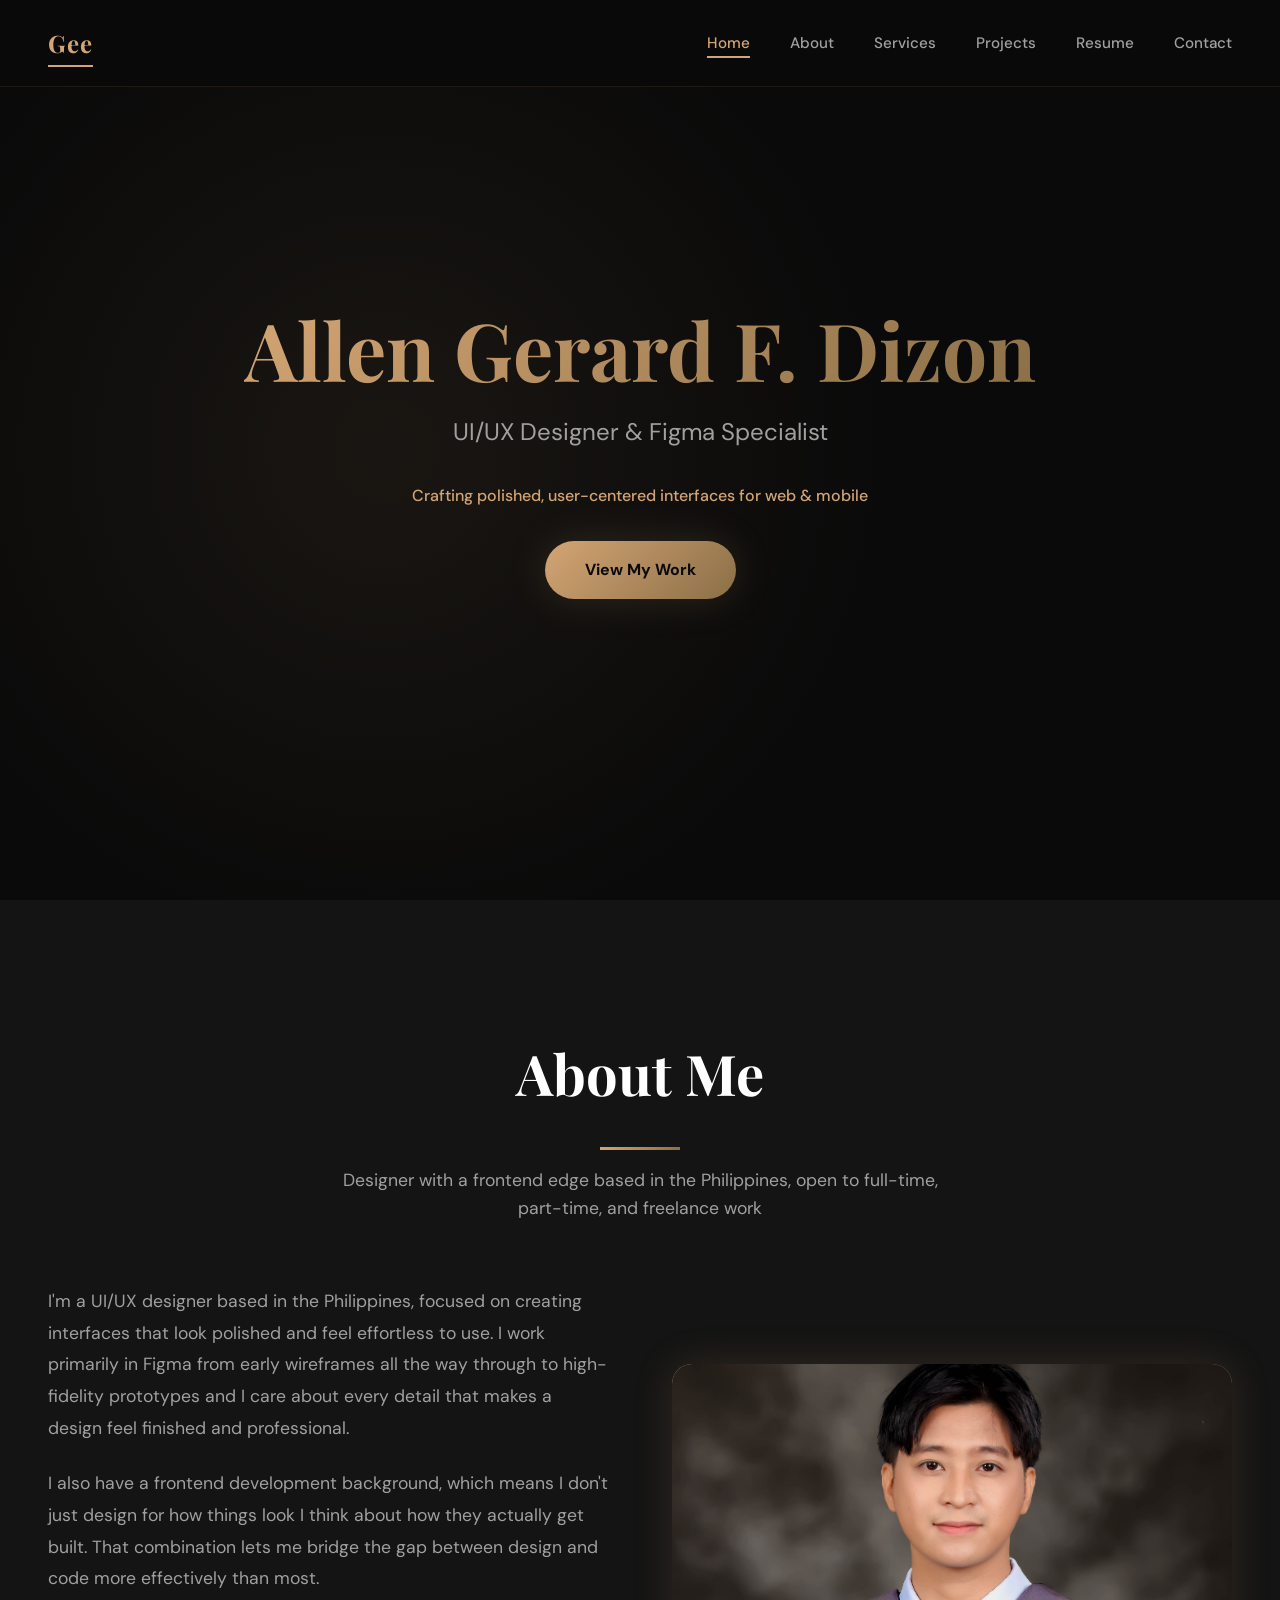
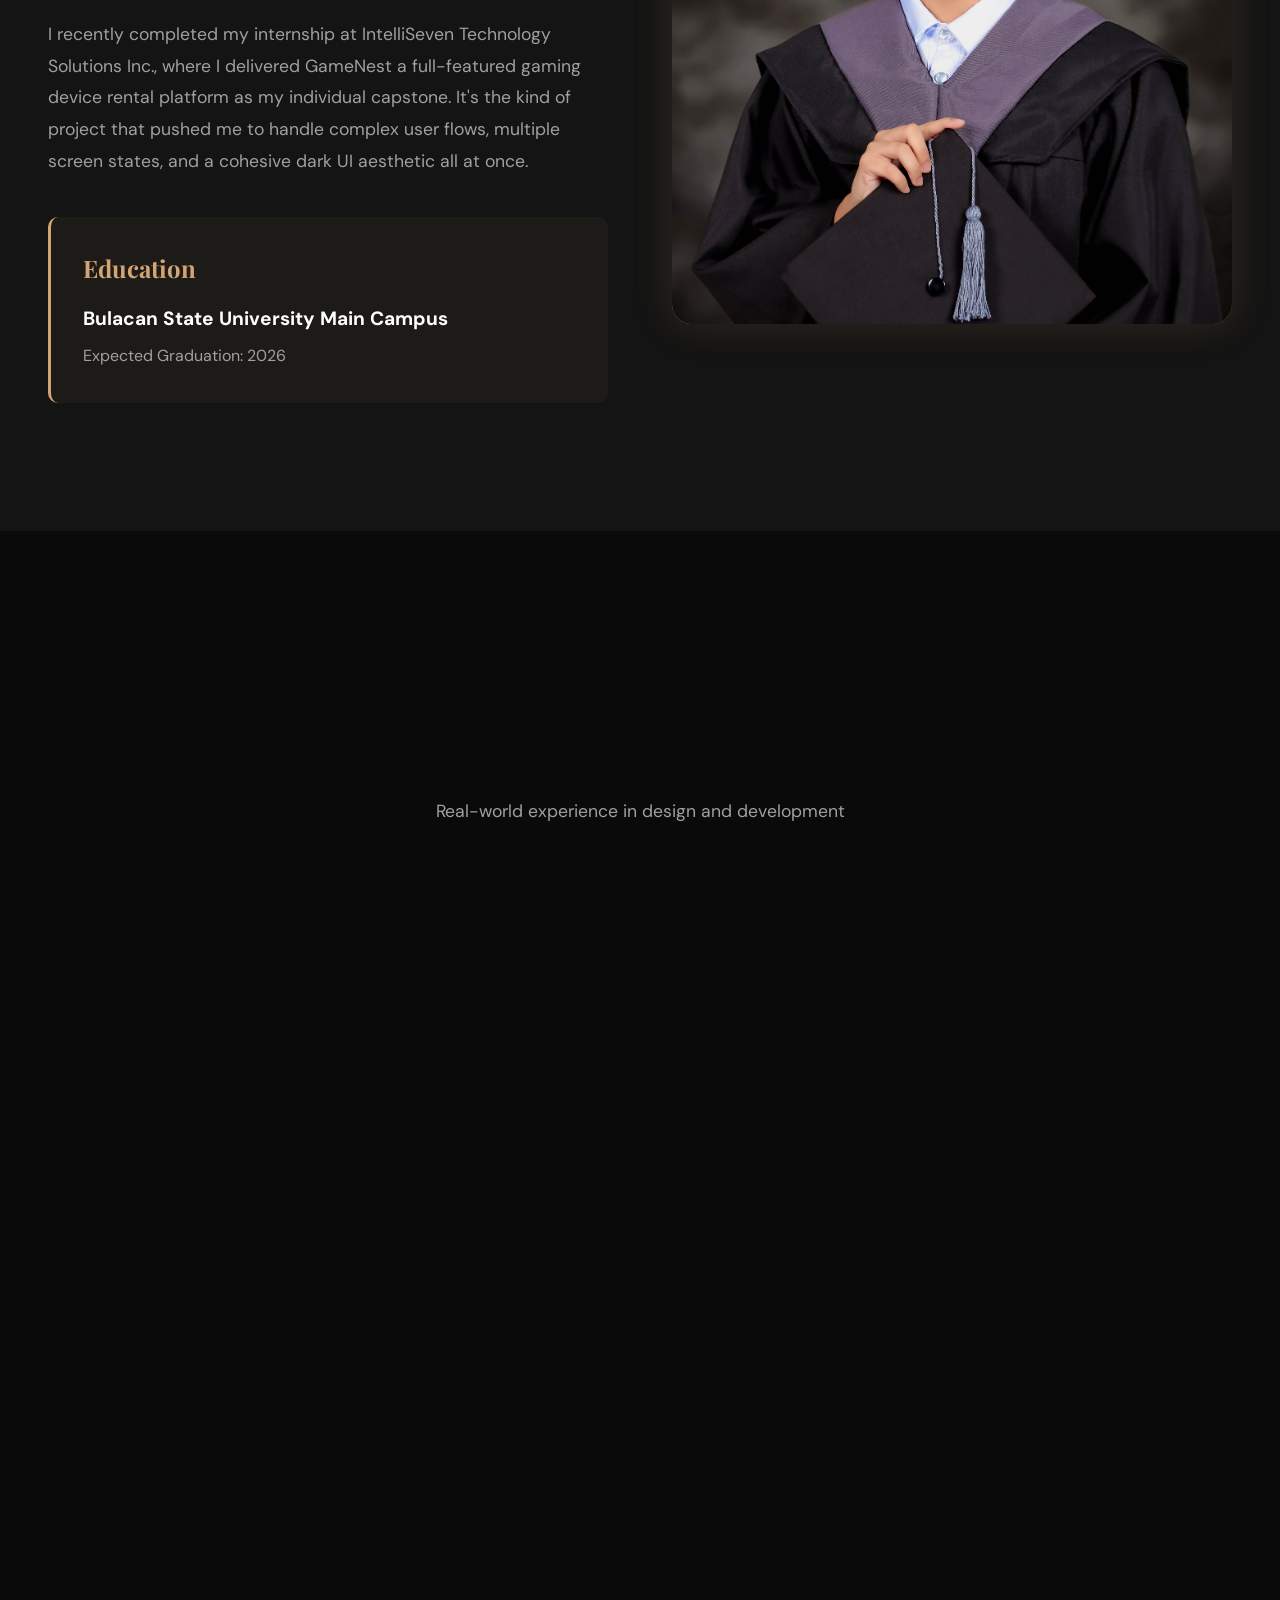
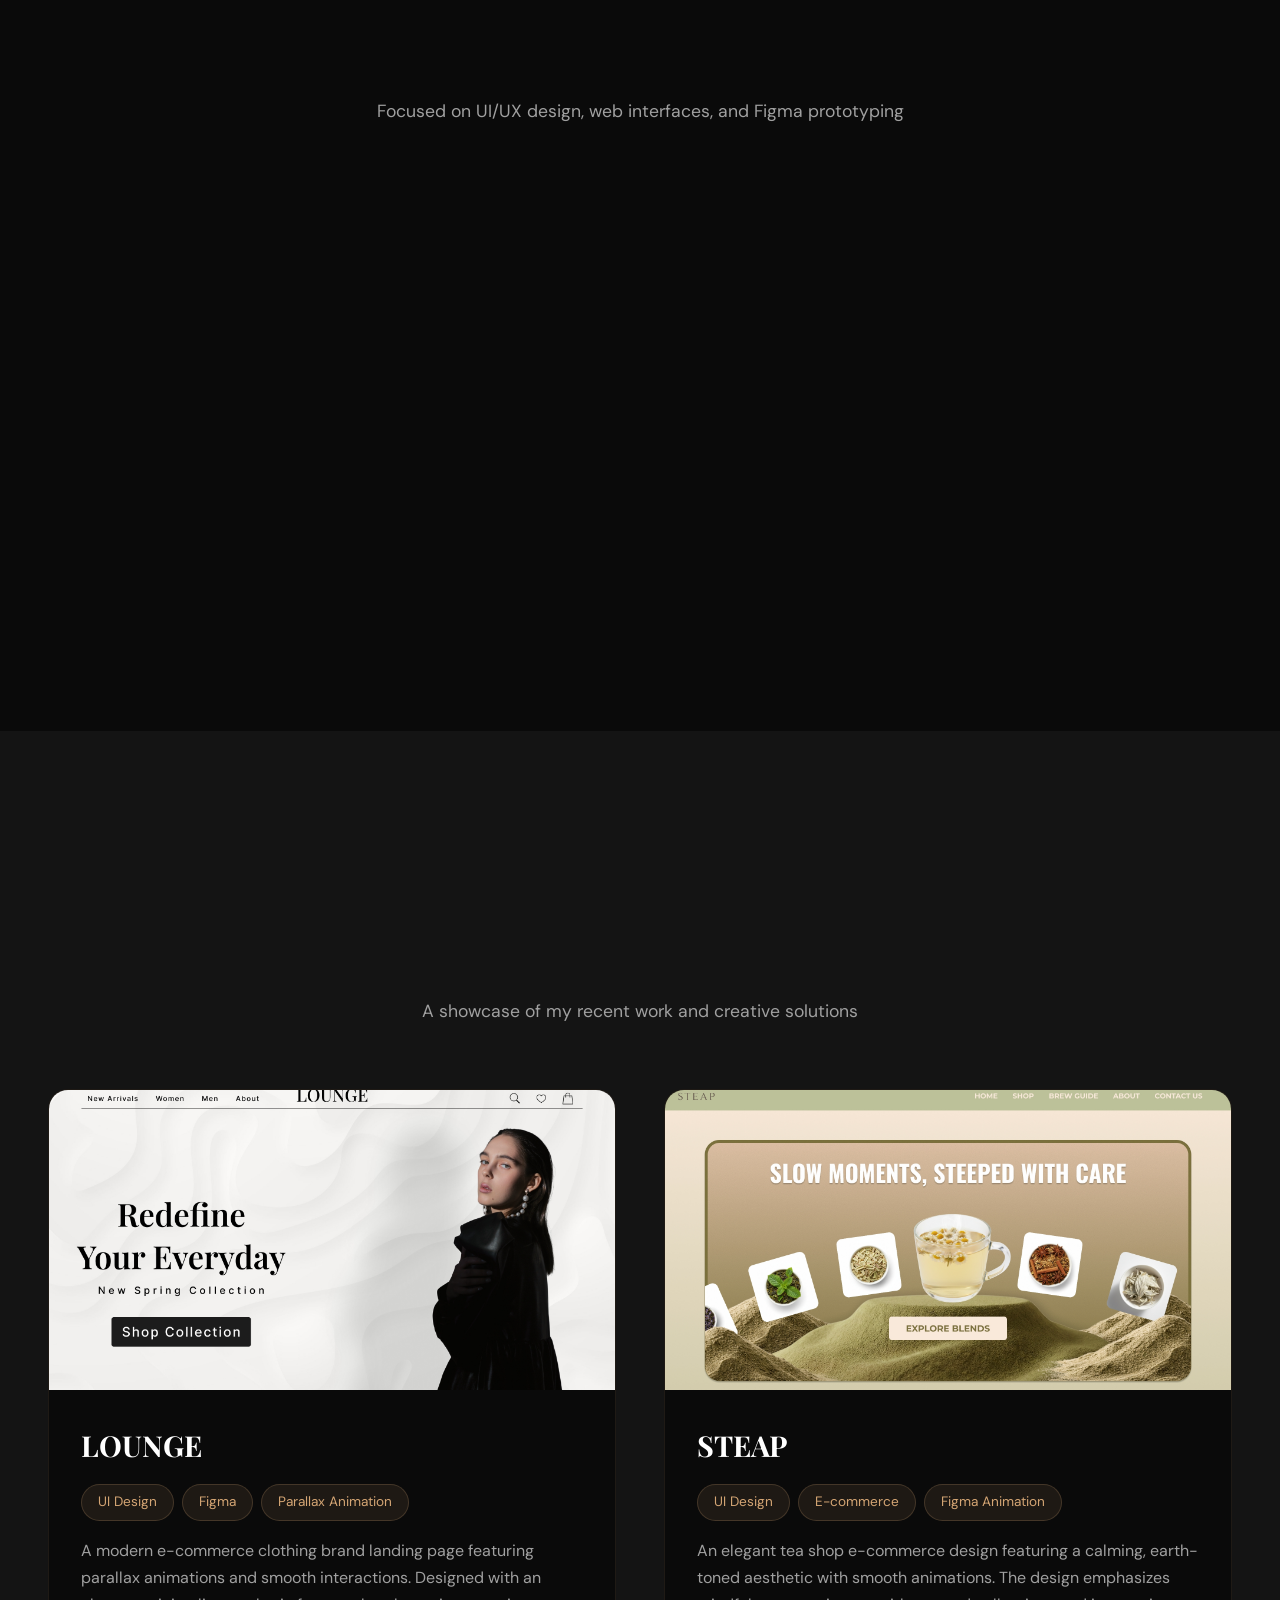
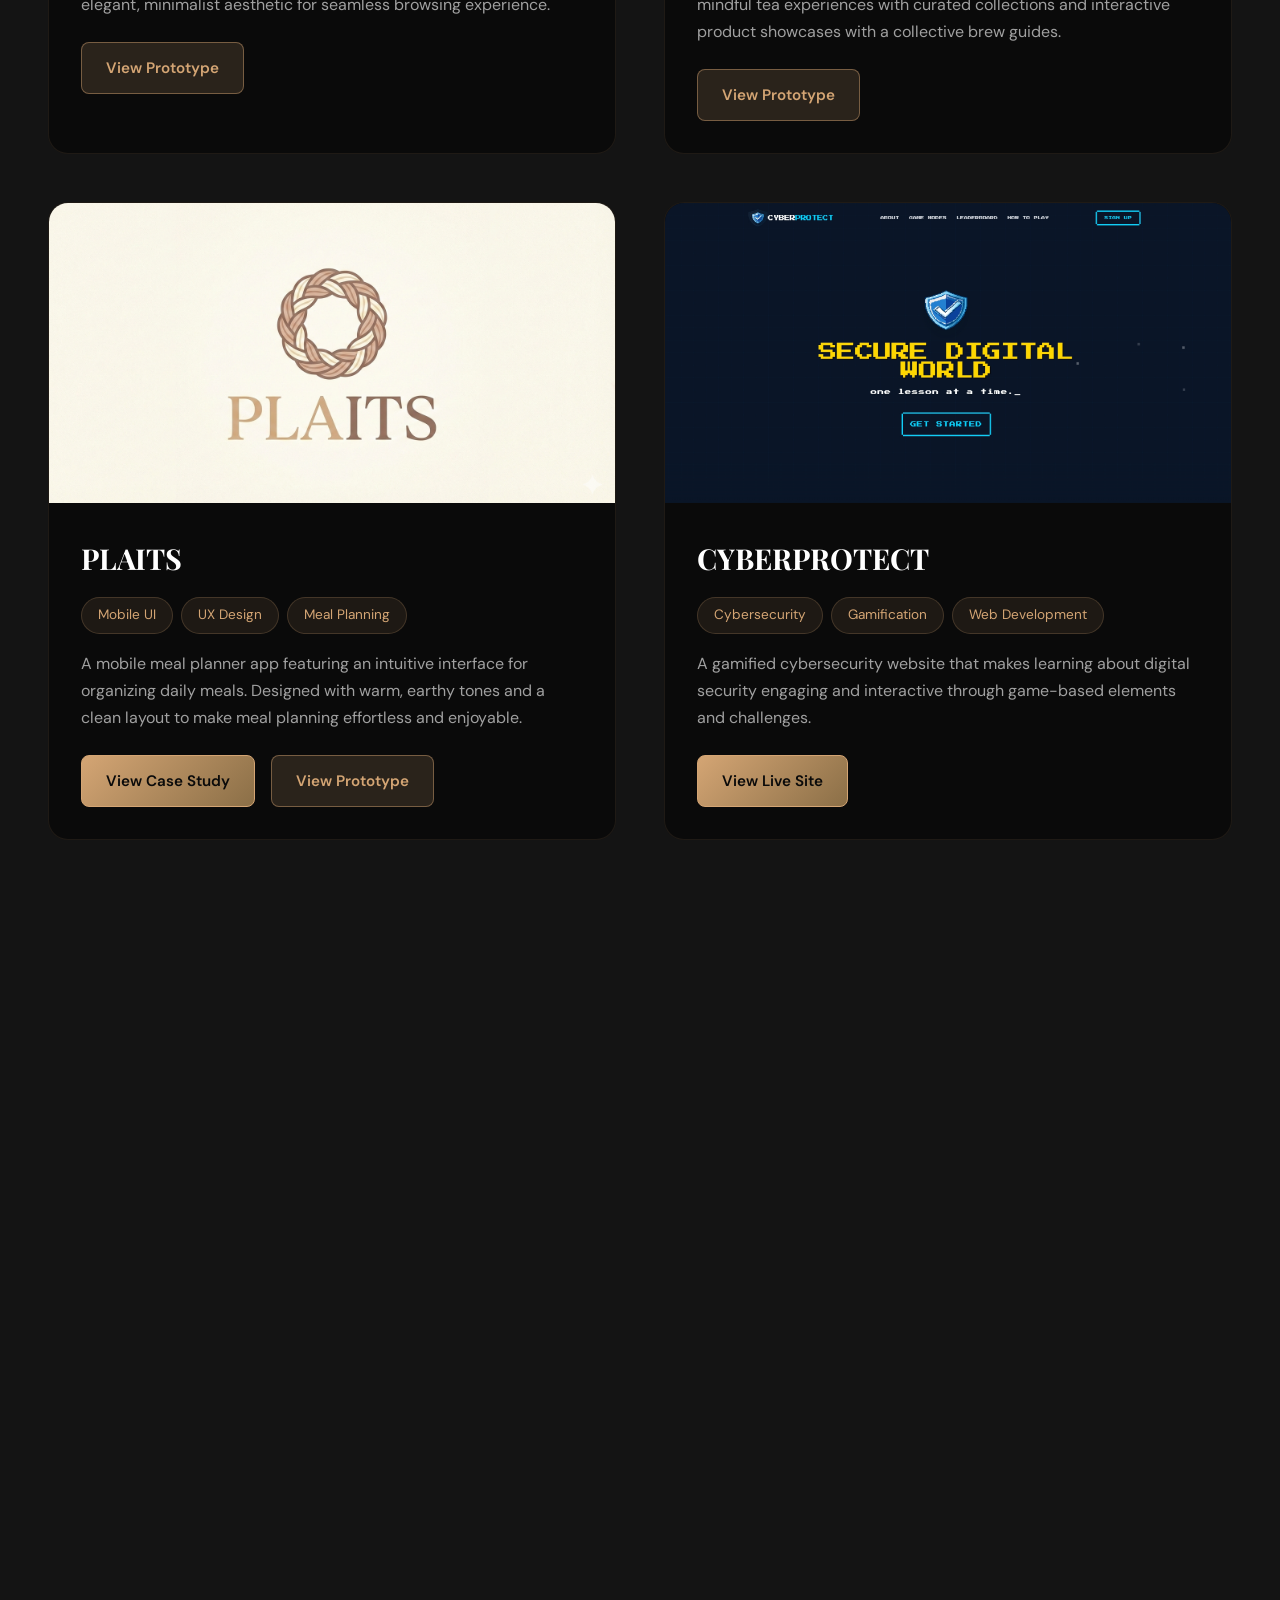
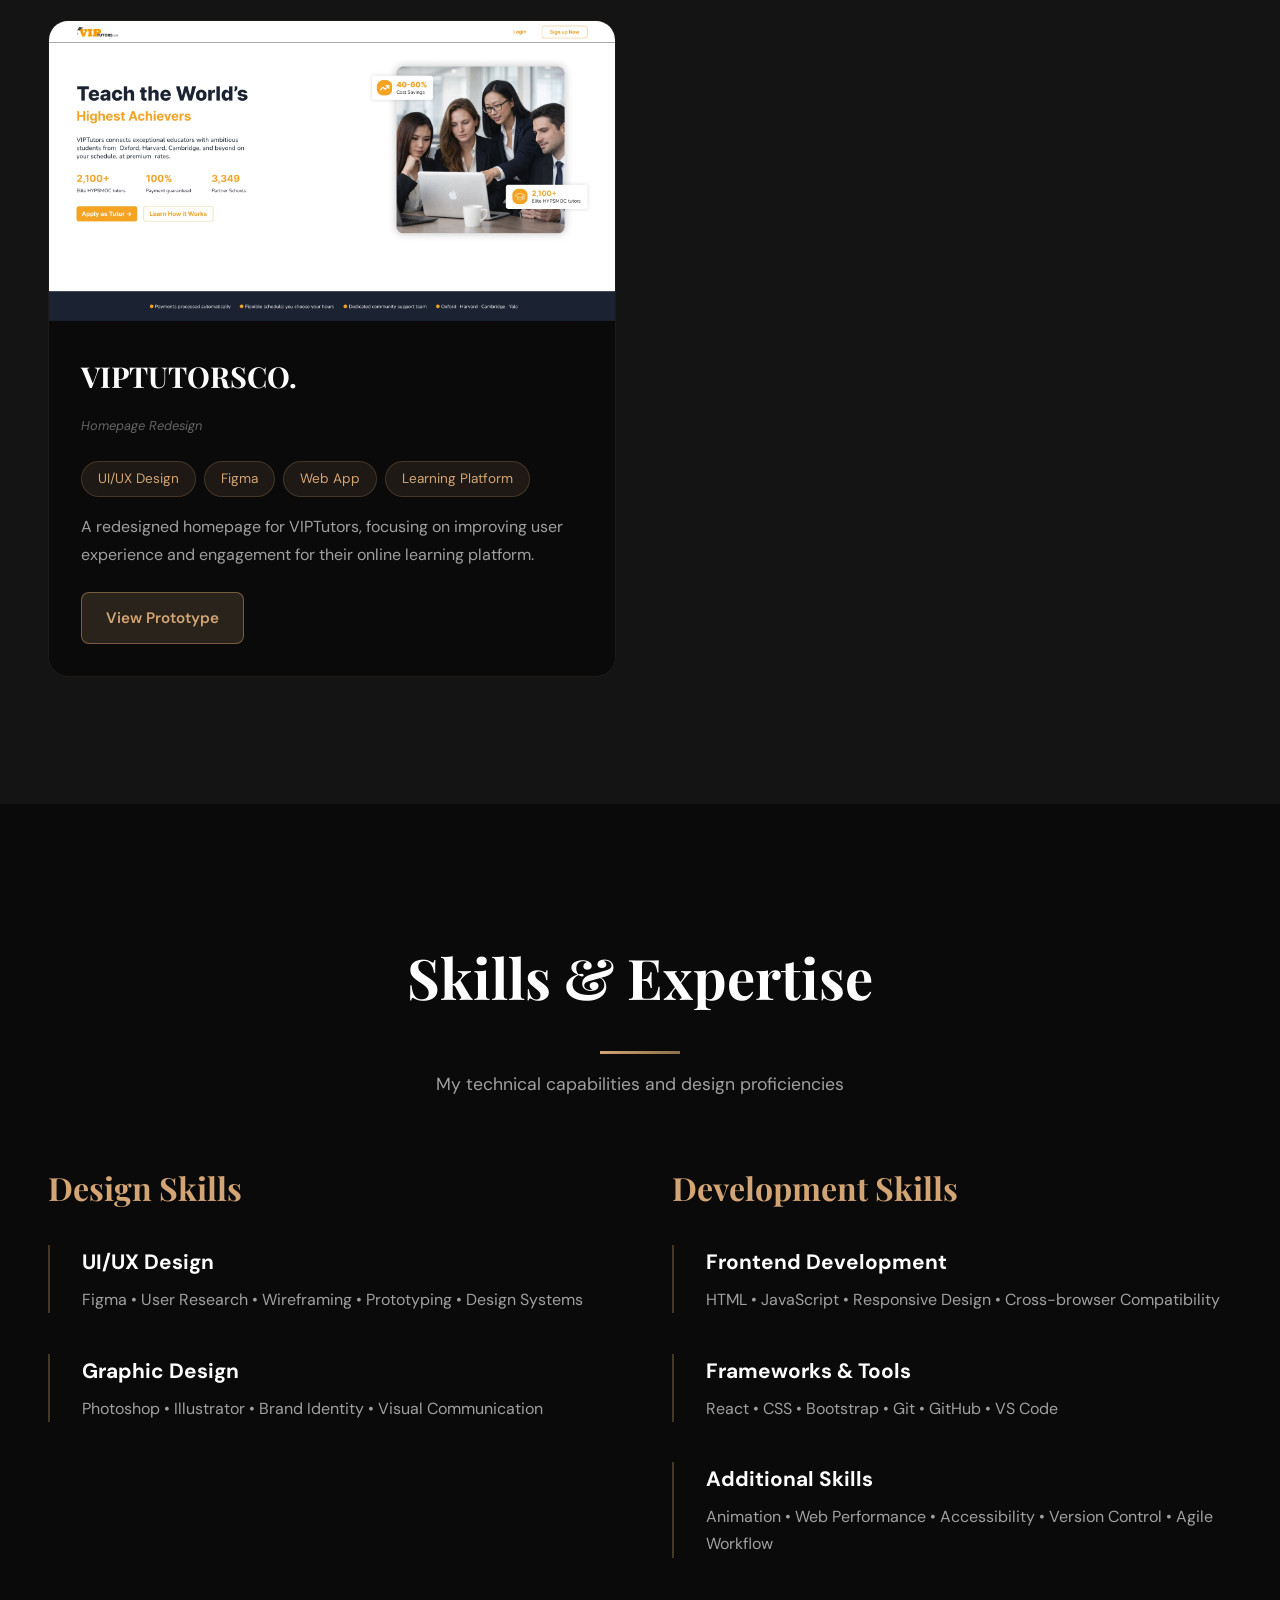
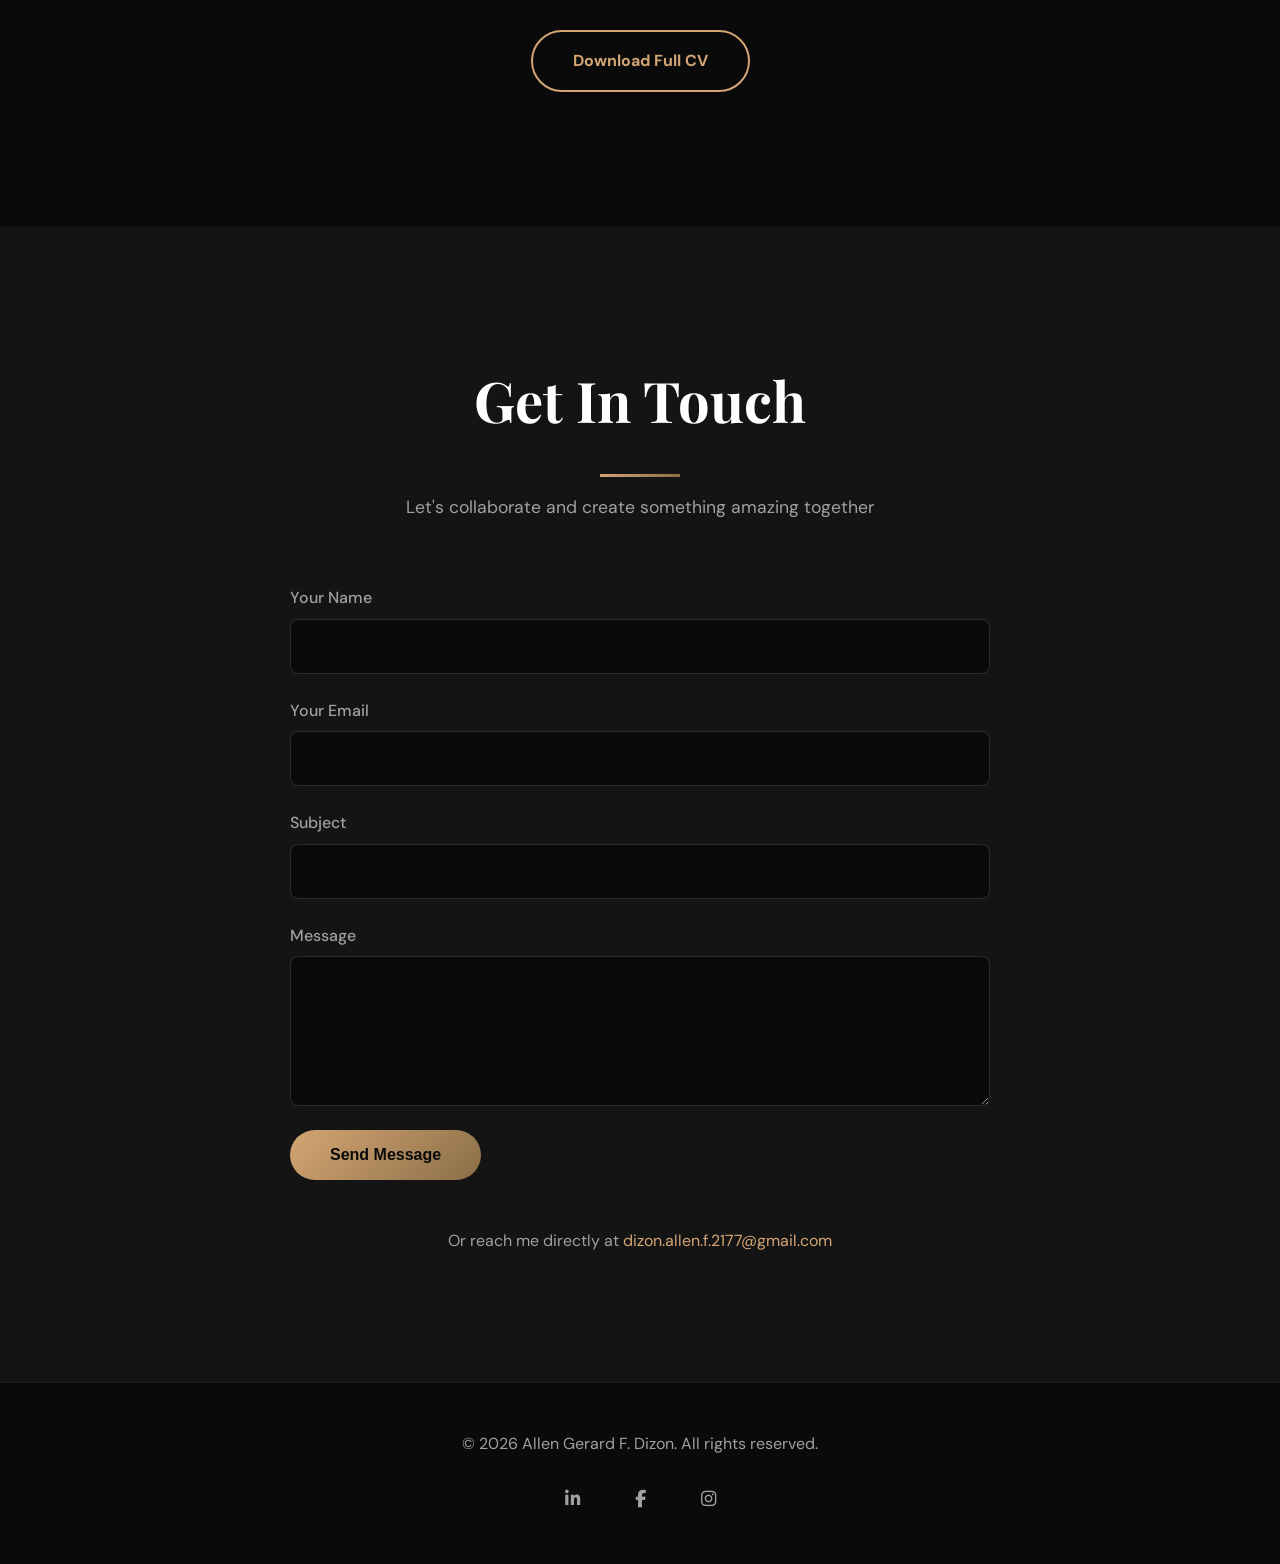
==== commit 1afe2c95: "removed two footer" ====
--- a/index.html
+++ b/index.html
@@ -380,14 +380,4 @@
 
     <script src="script.js"></script>
 </body>
-</html>
-
-    <!-- Footer -->
-    <footer>
-        <div class="container">
-            <p>&copy; 2026 Allen Gerard F. Dizon. All rights reserved.</p>
-            <div class="social-links">
-                <a href="https://www.linkedin.com/in/allen-gerard-dizon-799544351/" class="social-link" target="_blank" title="LinkedIn" aria-label="LinkedIn" rel="noopener noreferrer">
-                    <i class="fab fa-linkedin-in" aria-hidden="true"></i>
-                </a>
-                <a href="https://www.facebook.com/aegeezz" class="social-link" target+</html>
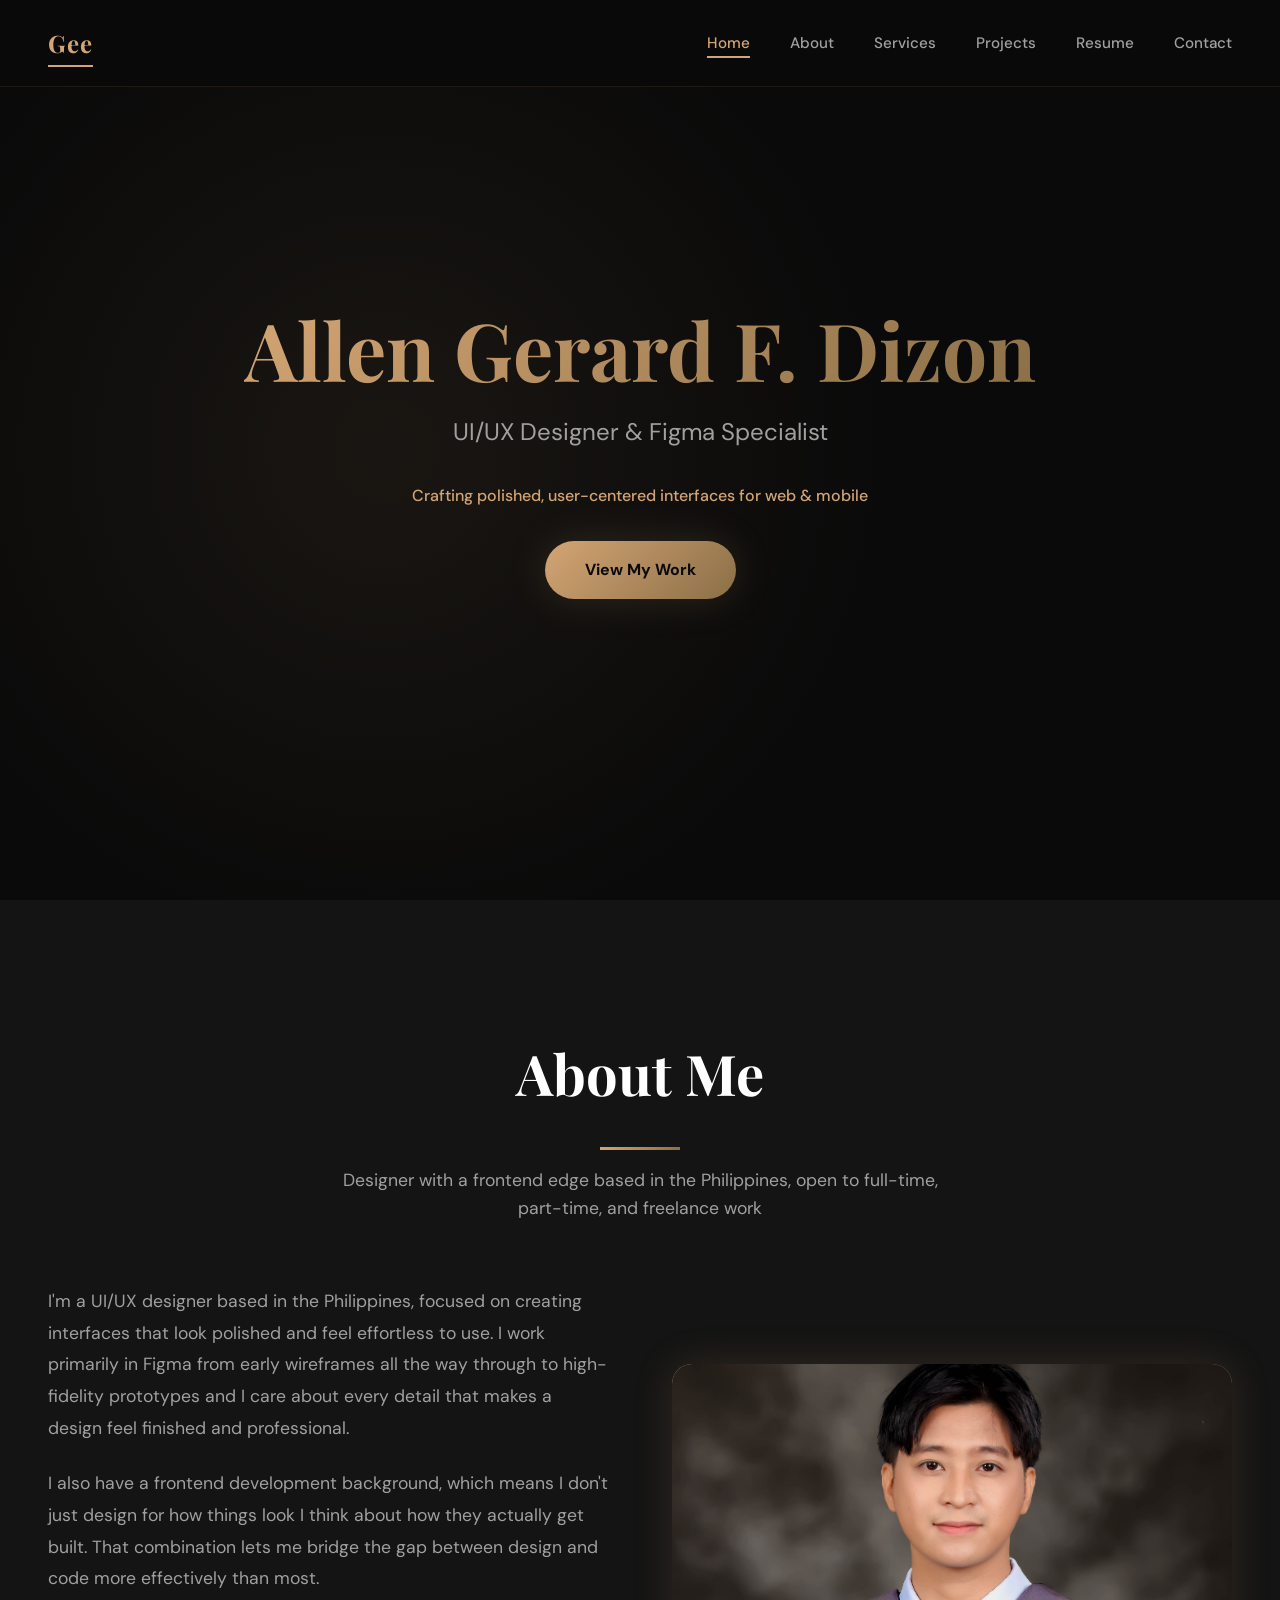
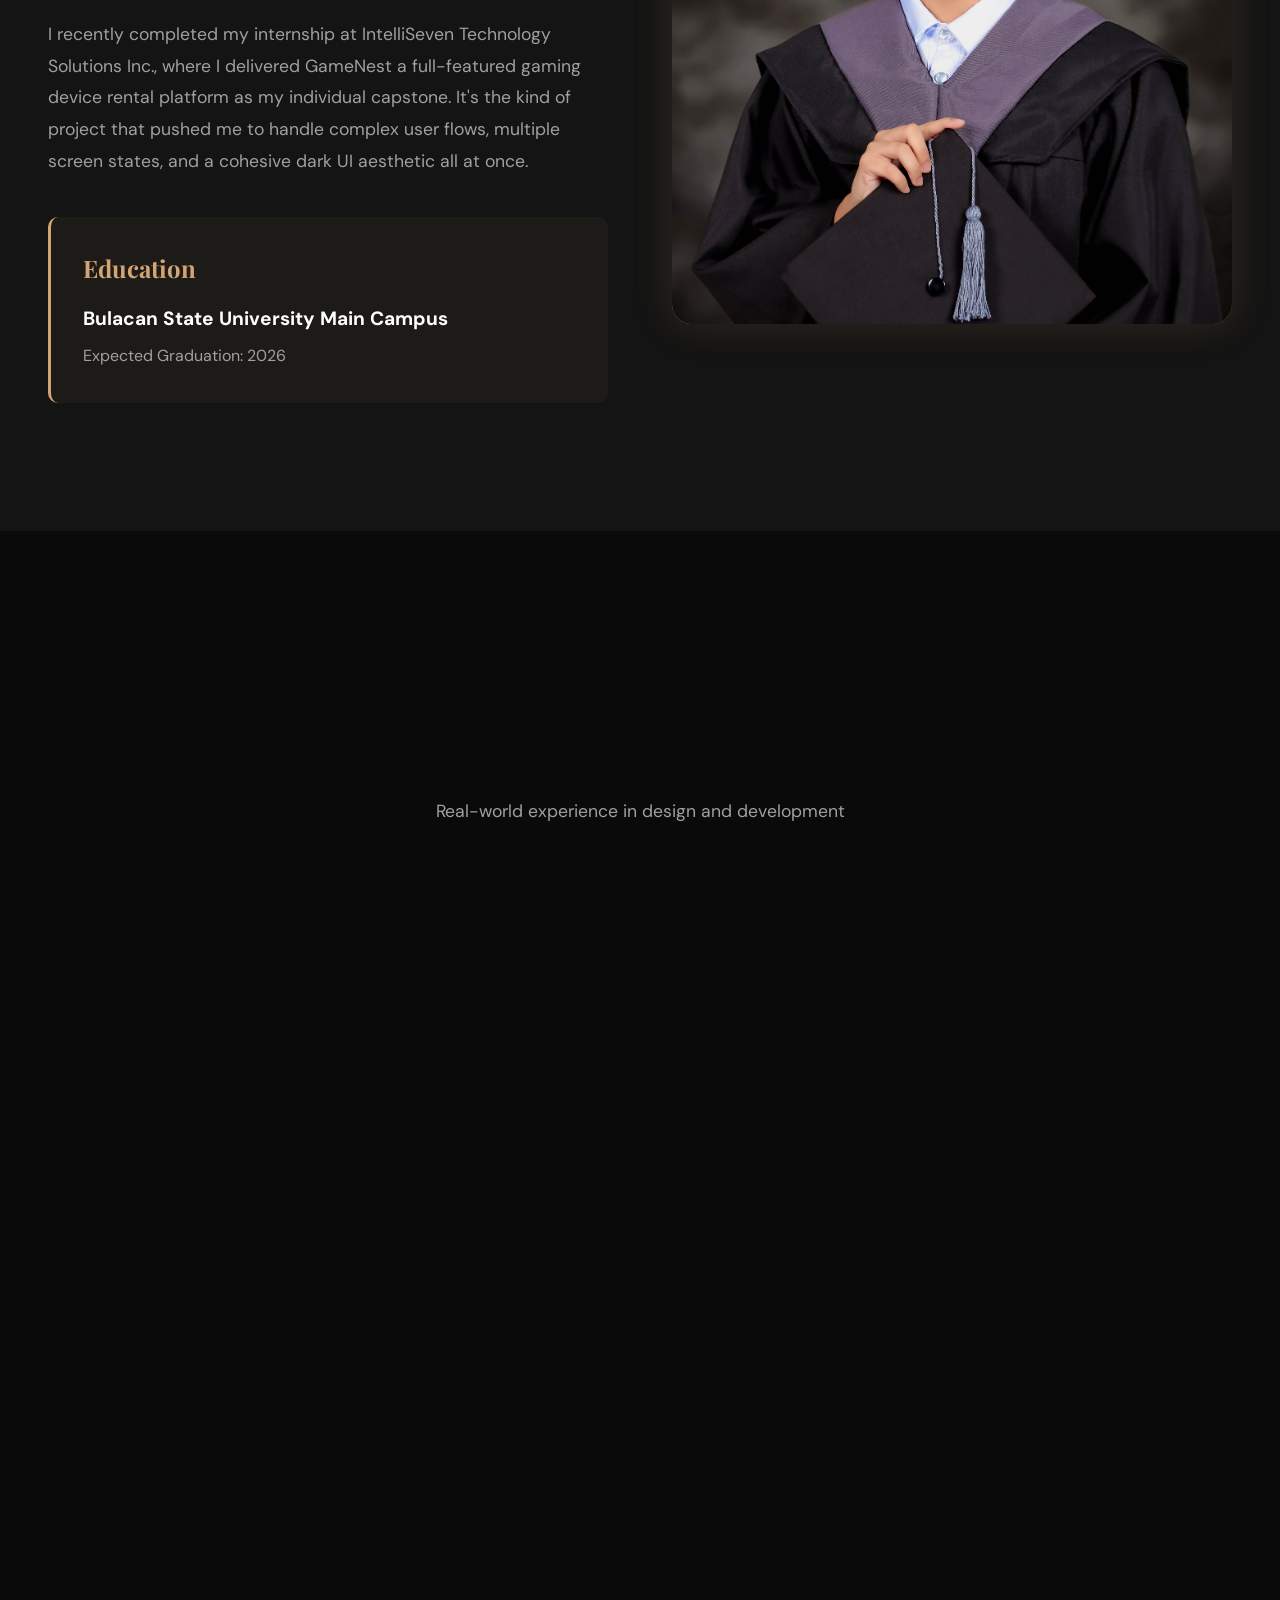
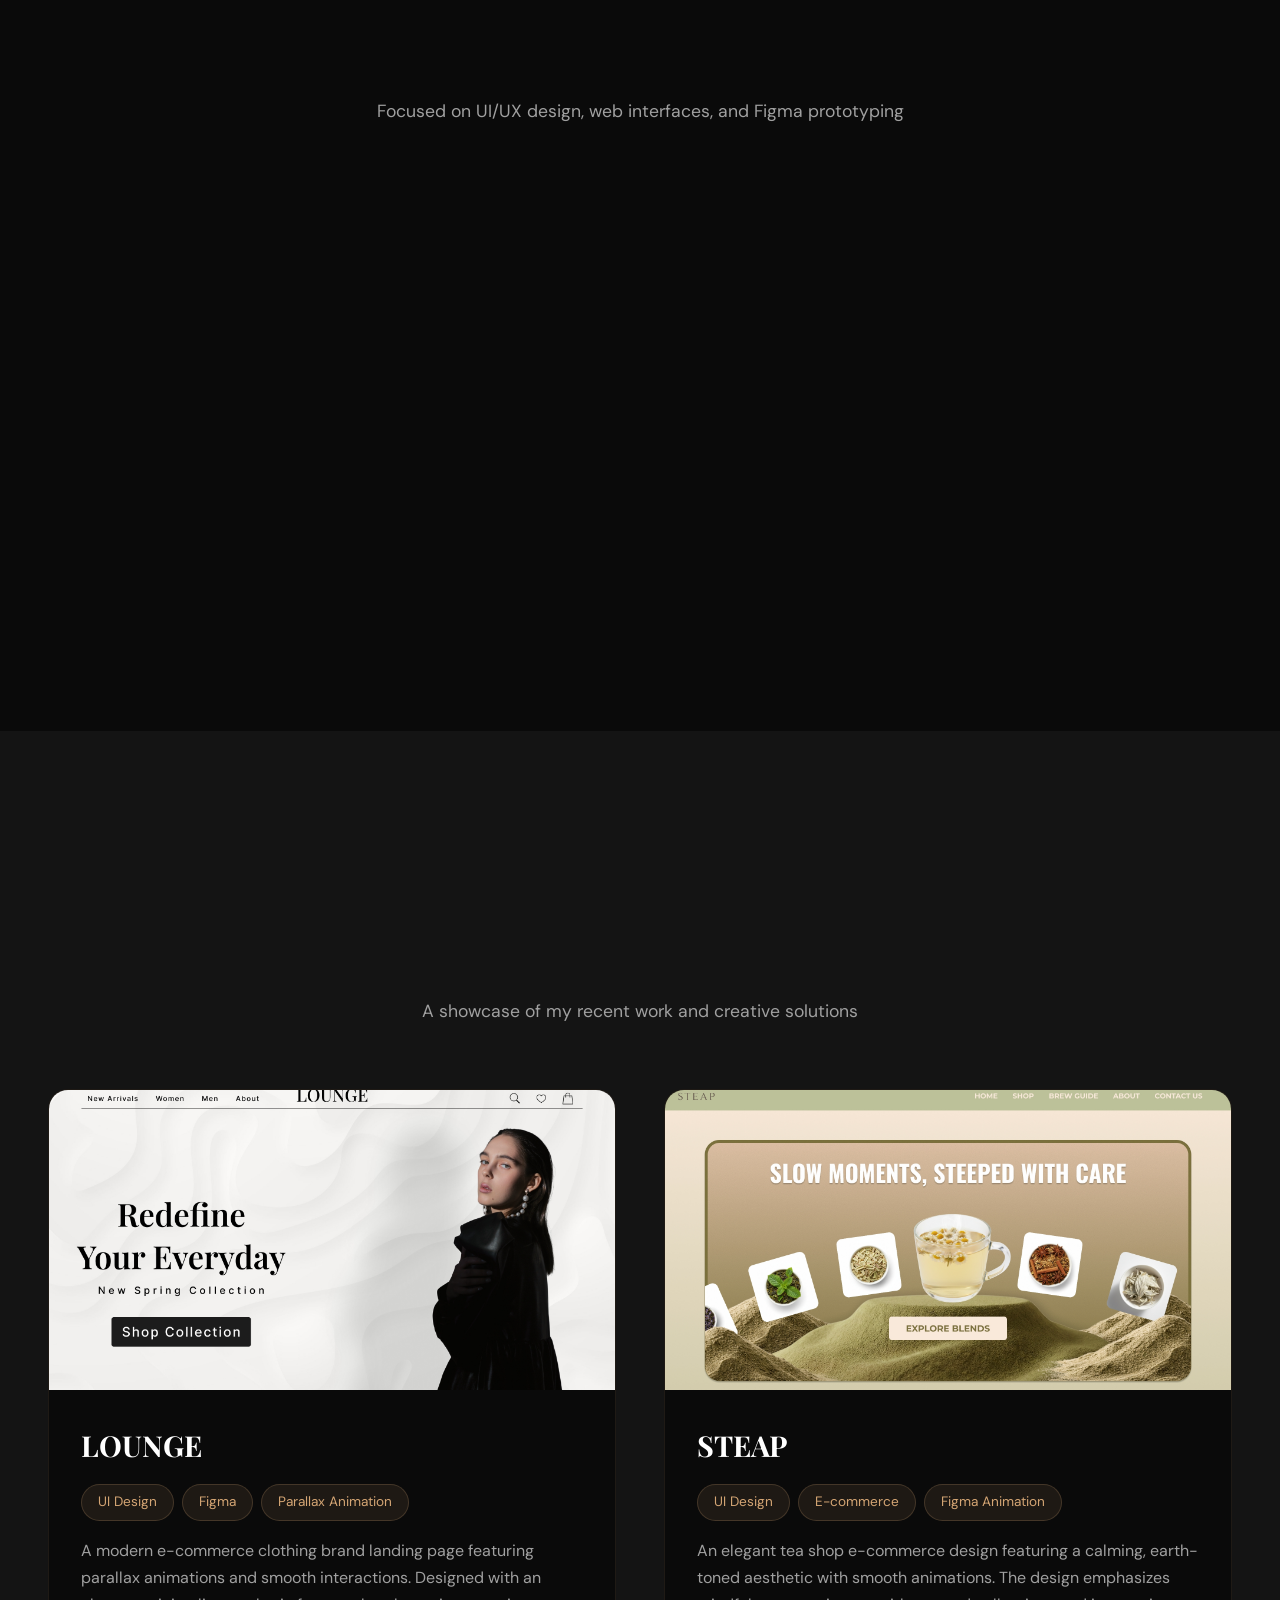
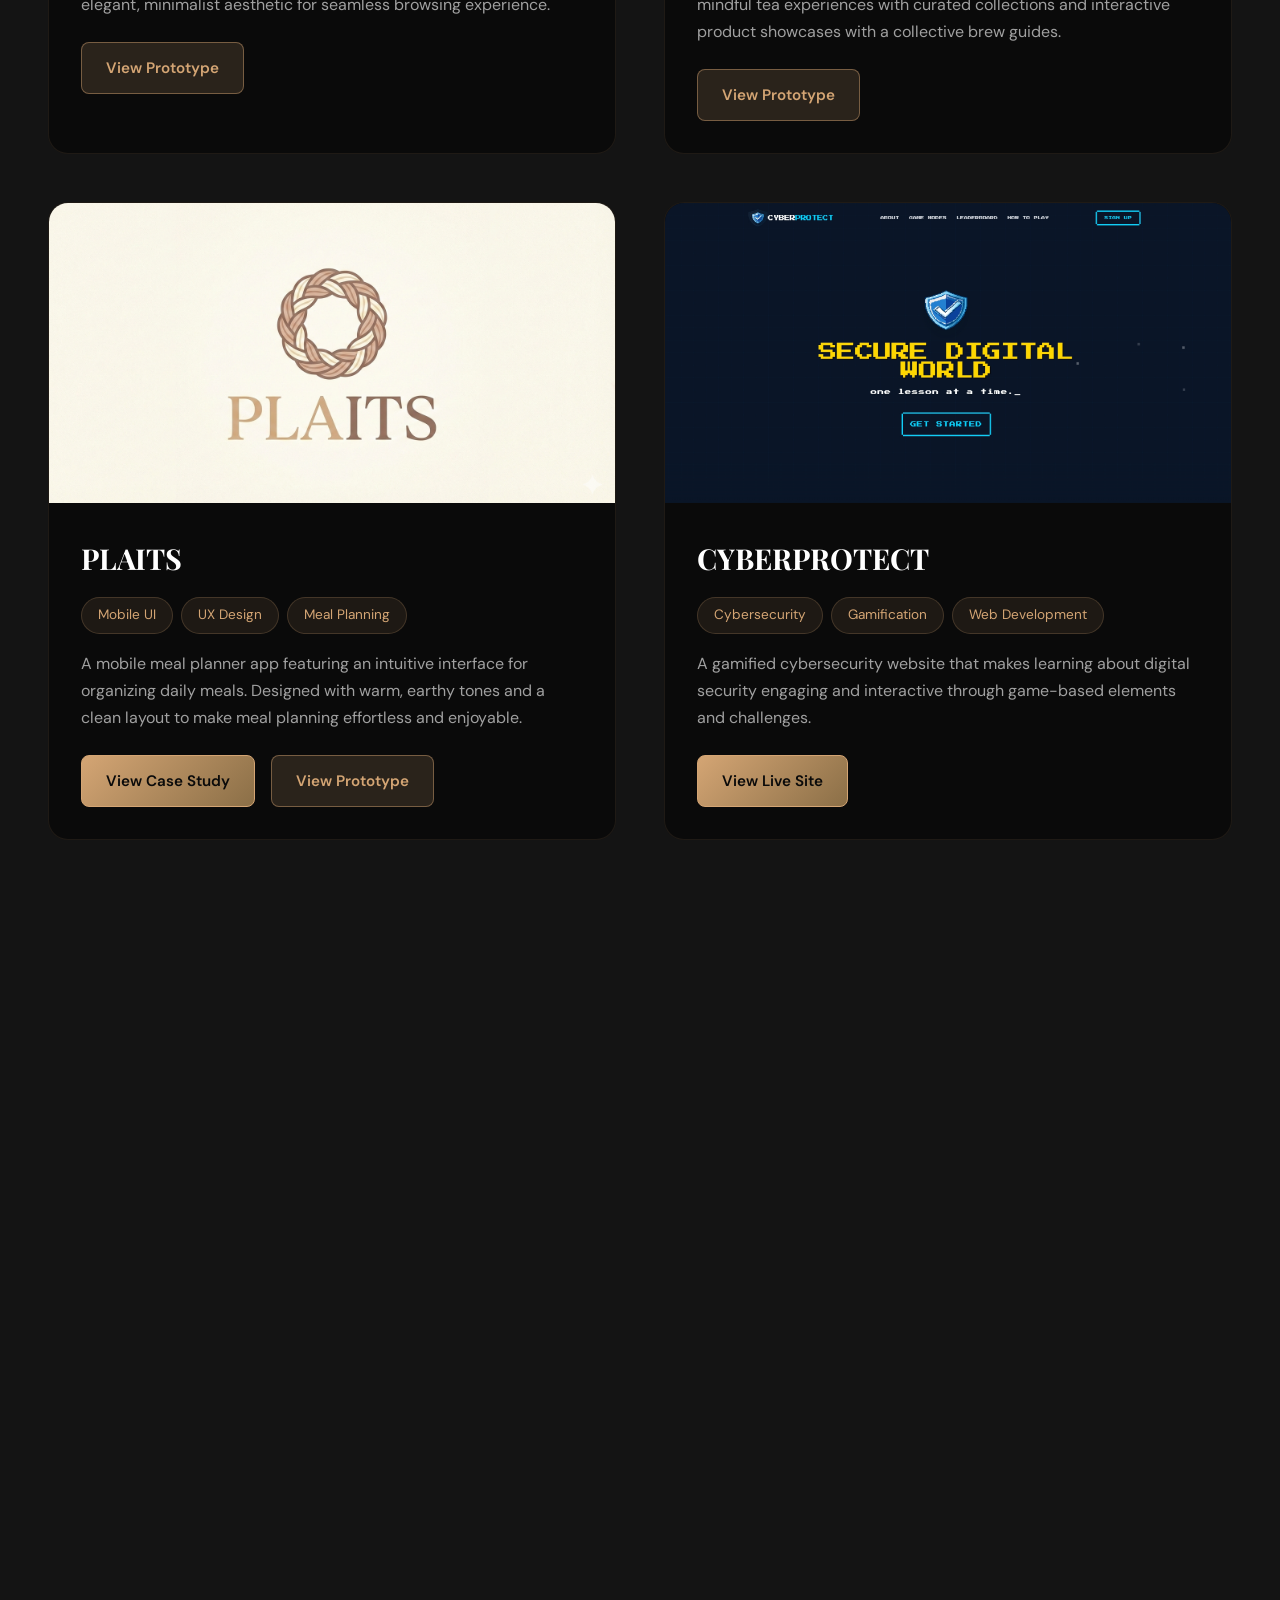
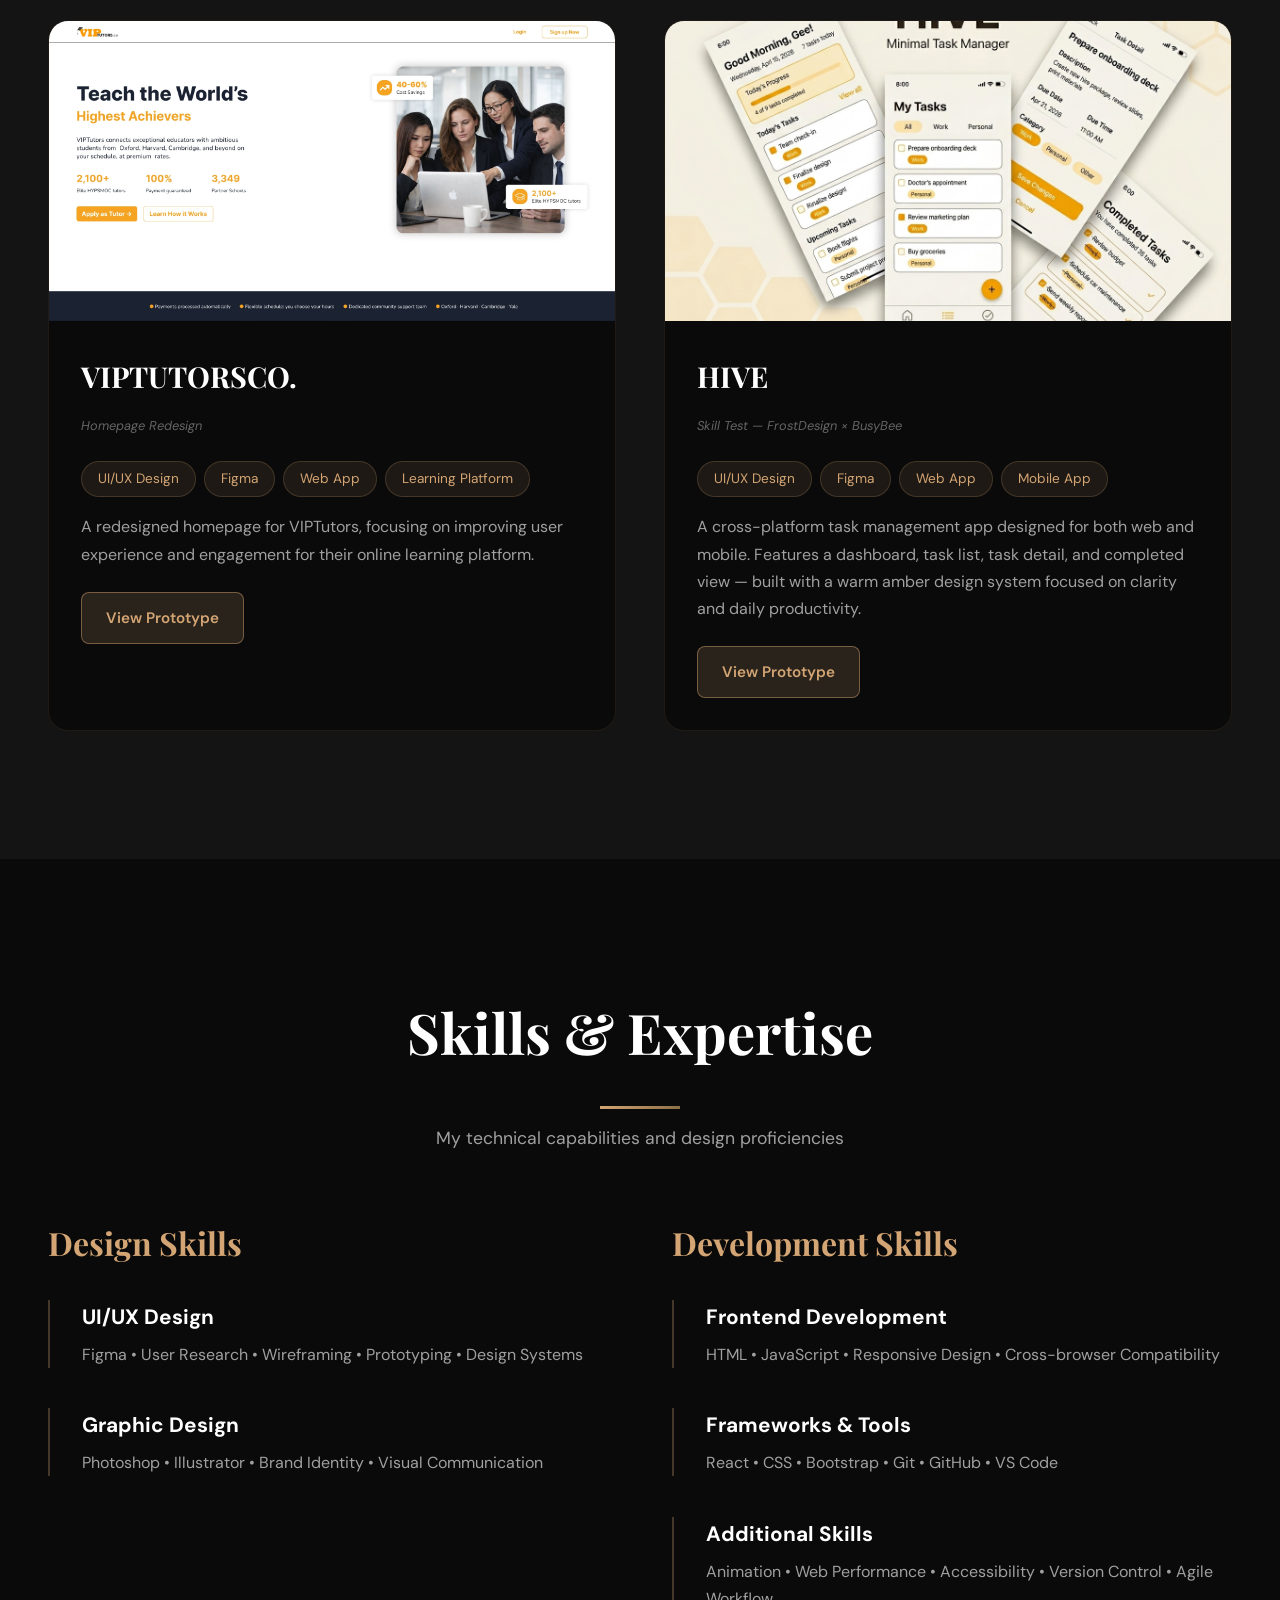
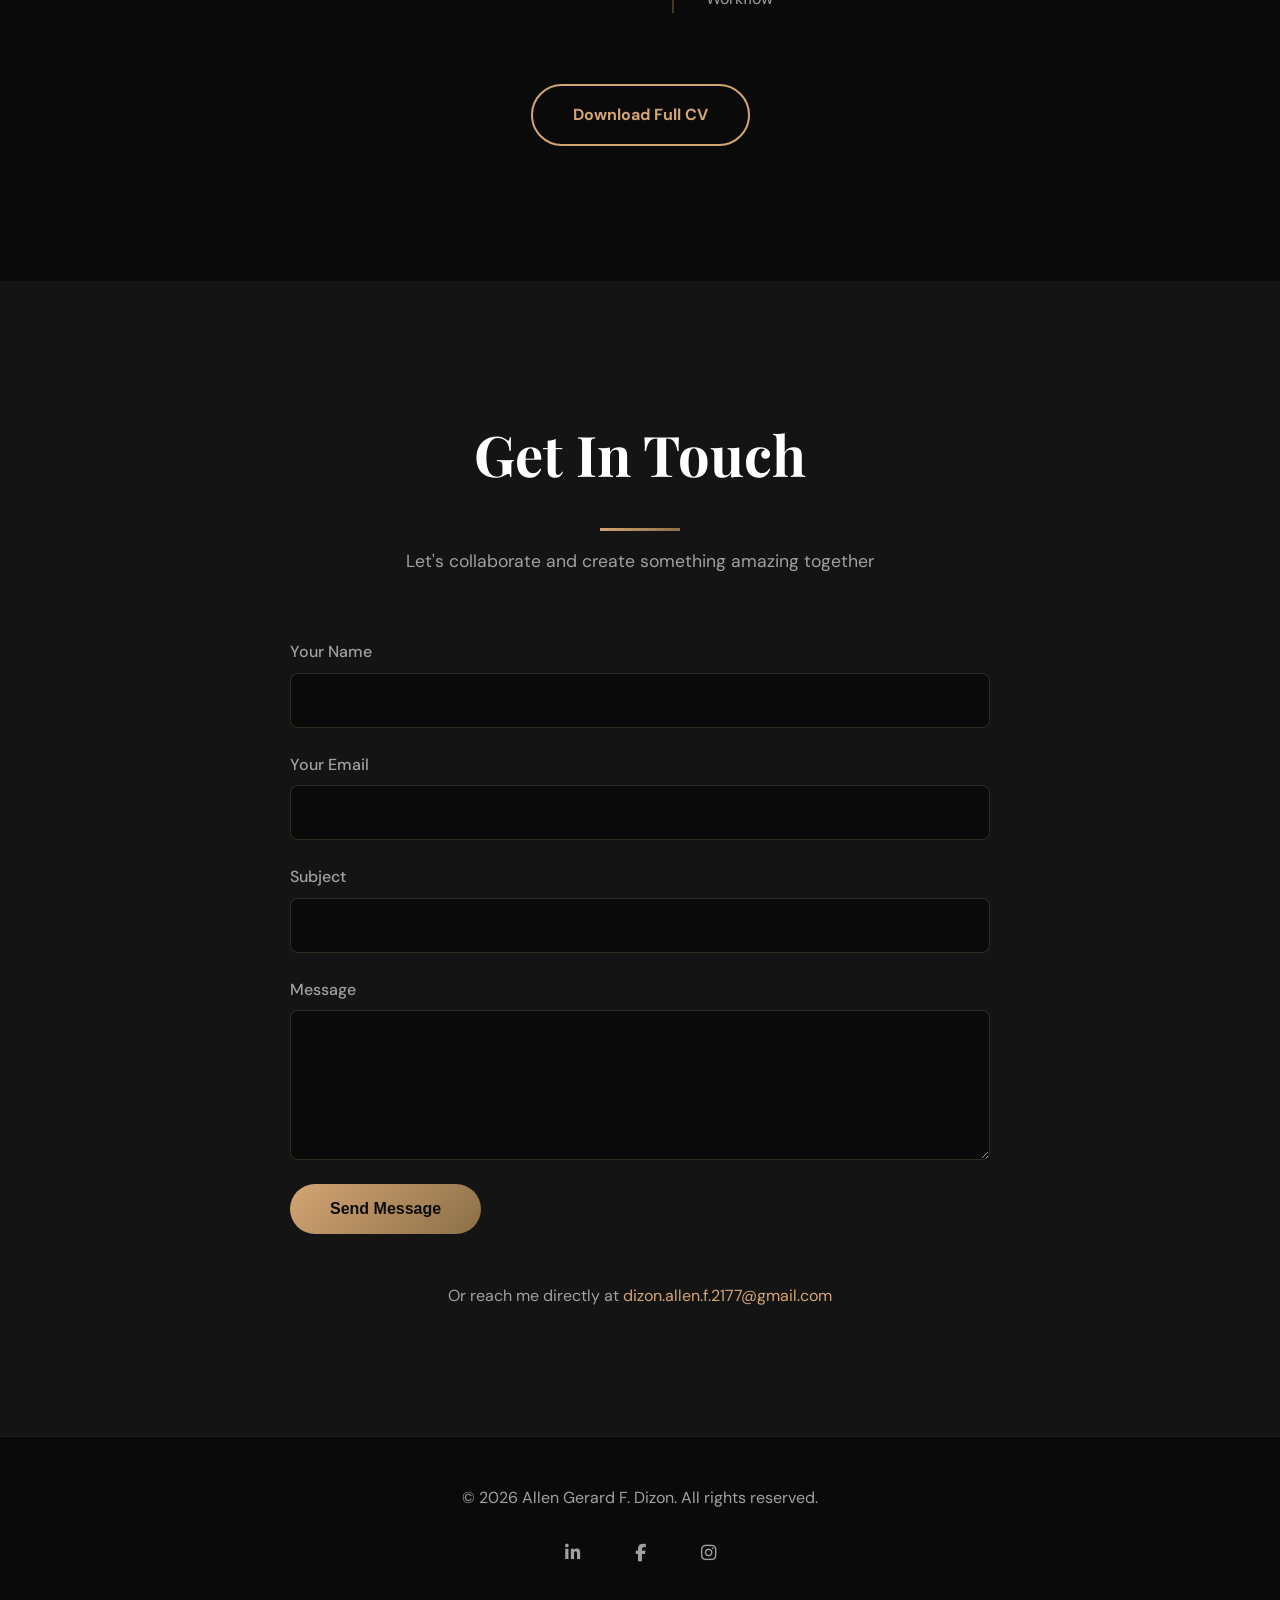
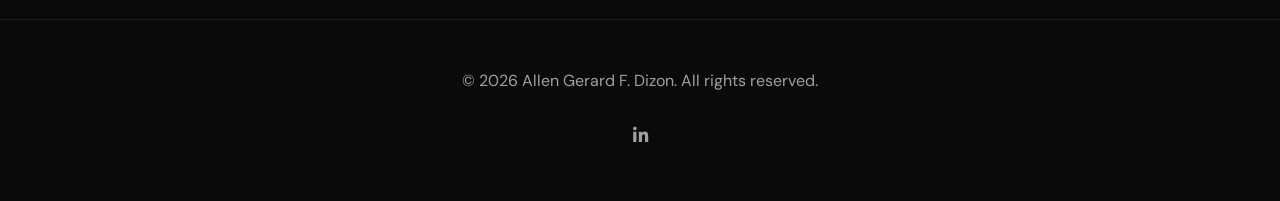
==== commit f962b9f2: "new project" ====
--- a/index.html
+++ b/index.html
@@ -263,7 +263,28 @@
             <a href="https://www.figma.com/design/PrKWDKk0X7A5gYB13Smn43/Task-1---Redesign-Static-Page-Tutor?node-id=2-2&t=I9EvbMsdnGXgIS92-1" class="project-link link-figma" target="_blank">View Prototype</a>
         </div>
     </div>
-</div>  
+</div>
+
+<!-- Project 8: HIVE -->
+<div class="project-card">
+    <div class="project-image">
+        <img src="image/hive.png" alt="HIVE Web and Mobile To-Do App">
+    </div>
+    <div class="project-content">
+        <h3>HIVE</h3>
+        <p class="project-internship">Skill Test — FrostDesign × BusyBee</p>
+        <div class="project-tags">
+            <span class="tag">UI/UX Design</span>
+            <span class="tag">Figma</span>
+            <span class="tag">Web App</span>
+            <span class="tag">Mobile App</span>
+        </div>
+        <p>A cross-platform task management app designed for both web and mobile. Features a dashboard, task list, task detail, and completed view — built with a warm amber design system focused on clarity and daily productivity.</p>
+        <div class="project-links">
+            <a href="https://www.figma.com/design/hZHu3EqzDc0VFnXoiww9y7/Hive---Web-and-Mobile-App-for-To-do-List-Tasks?node-id=0-1&t=uSHL6EY3lvVoc6jg-1" class="project-link link-figma" target="_blank">View Prototype</a>
+        </div>
+    </div>
+</div>
 </div>
         </div>
     </section>
@@ -380,4 +401,14 @@
 
     <script src="script.js"></script>
 </body>
-</html>+</html>
+
+    <!-- Footer -->
+    <footer>
+        <div class="container">
+            <p>&copy; 2026 Allen Gerard F. Dizon. All rights reserved.</p>
+            <div class="social-links">
+                <a href="https://www.linkedin.com/in/allen-gerard-dizon-799544351/" class="social-link" target="_blank" title="LinkedIn" aria-label="LinkedIn" rel="noopener noreferrer">
+                    <i class="fab fa-linkedin-in" aria-hidden="true"></i>
+                </a>
+                <a href="https://www.facebook.com/aegeezz" class="social-link" target
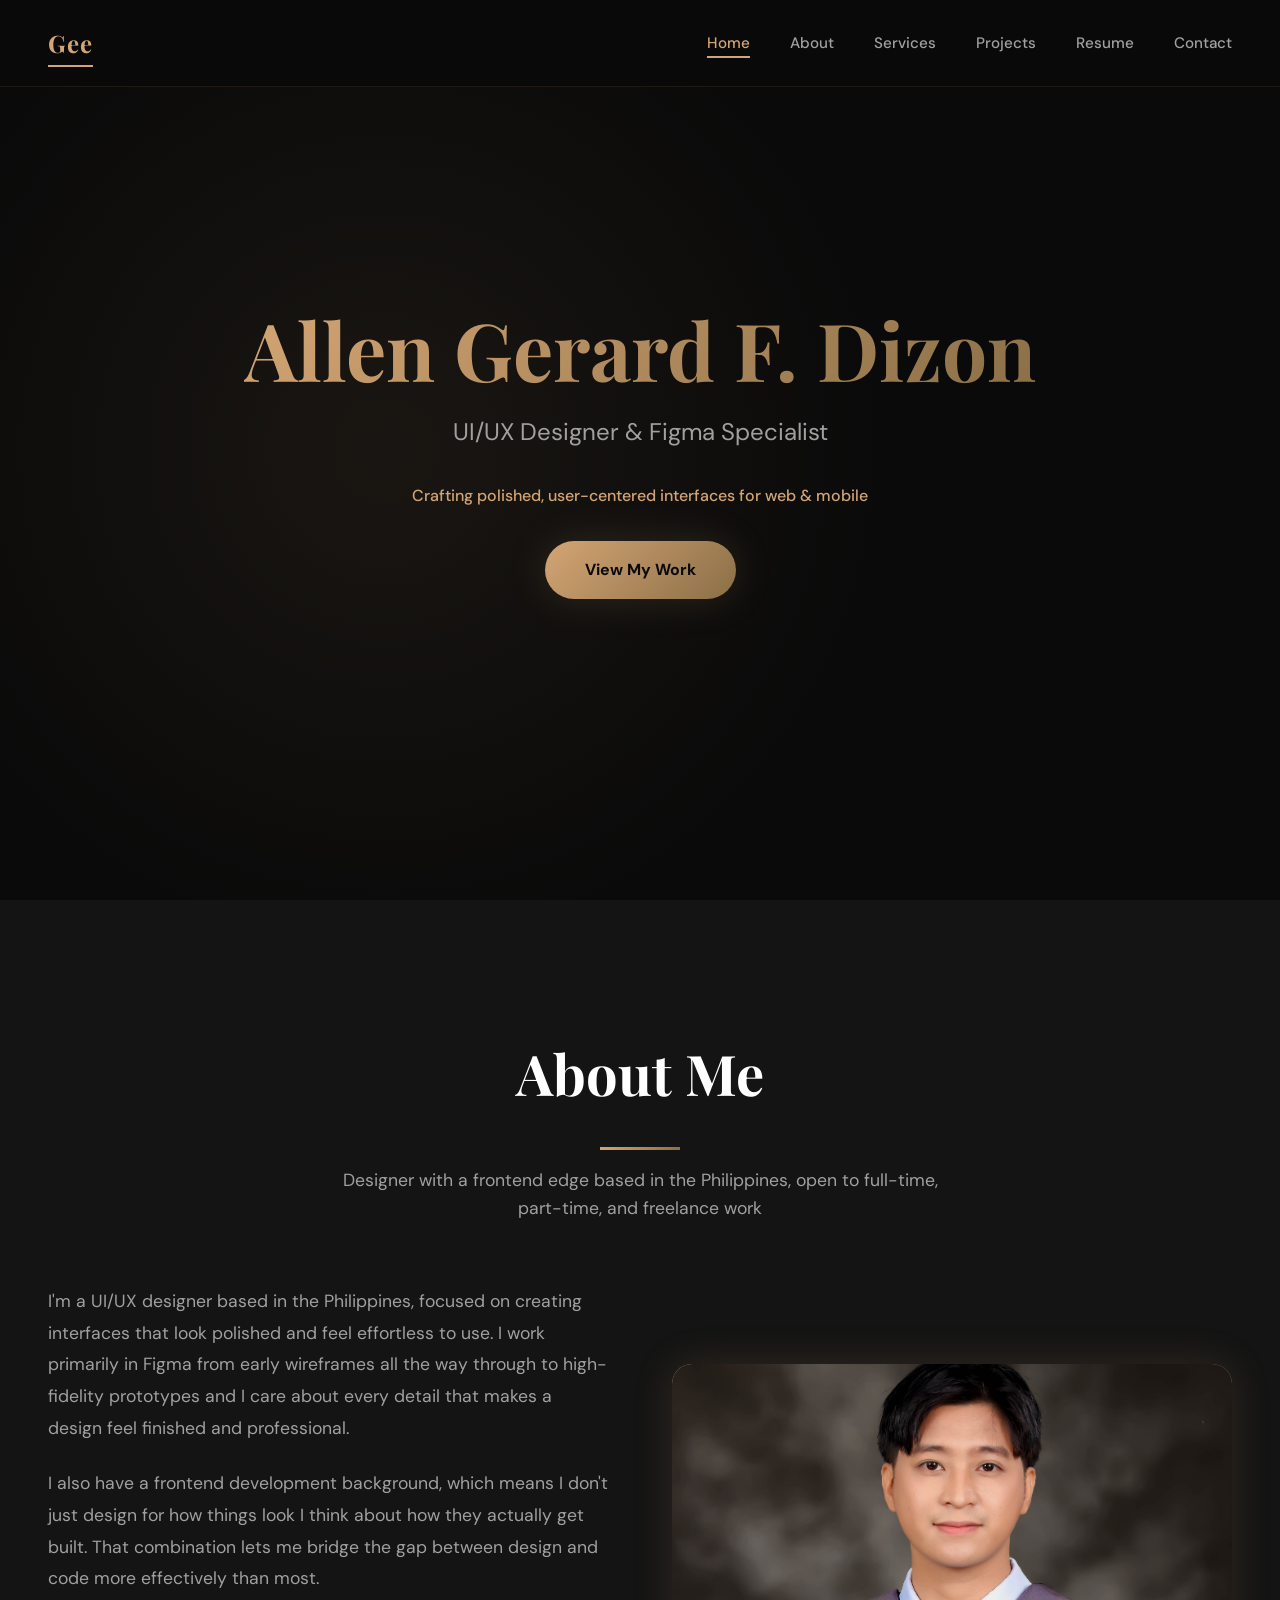
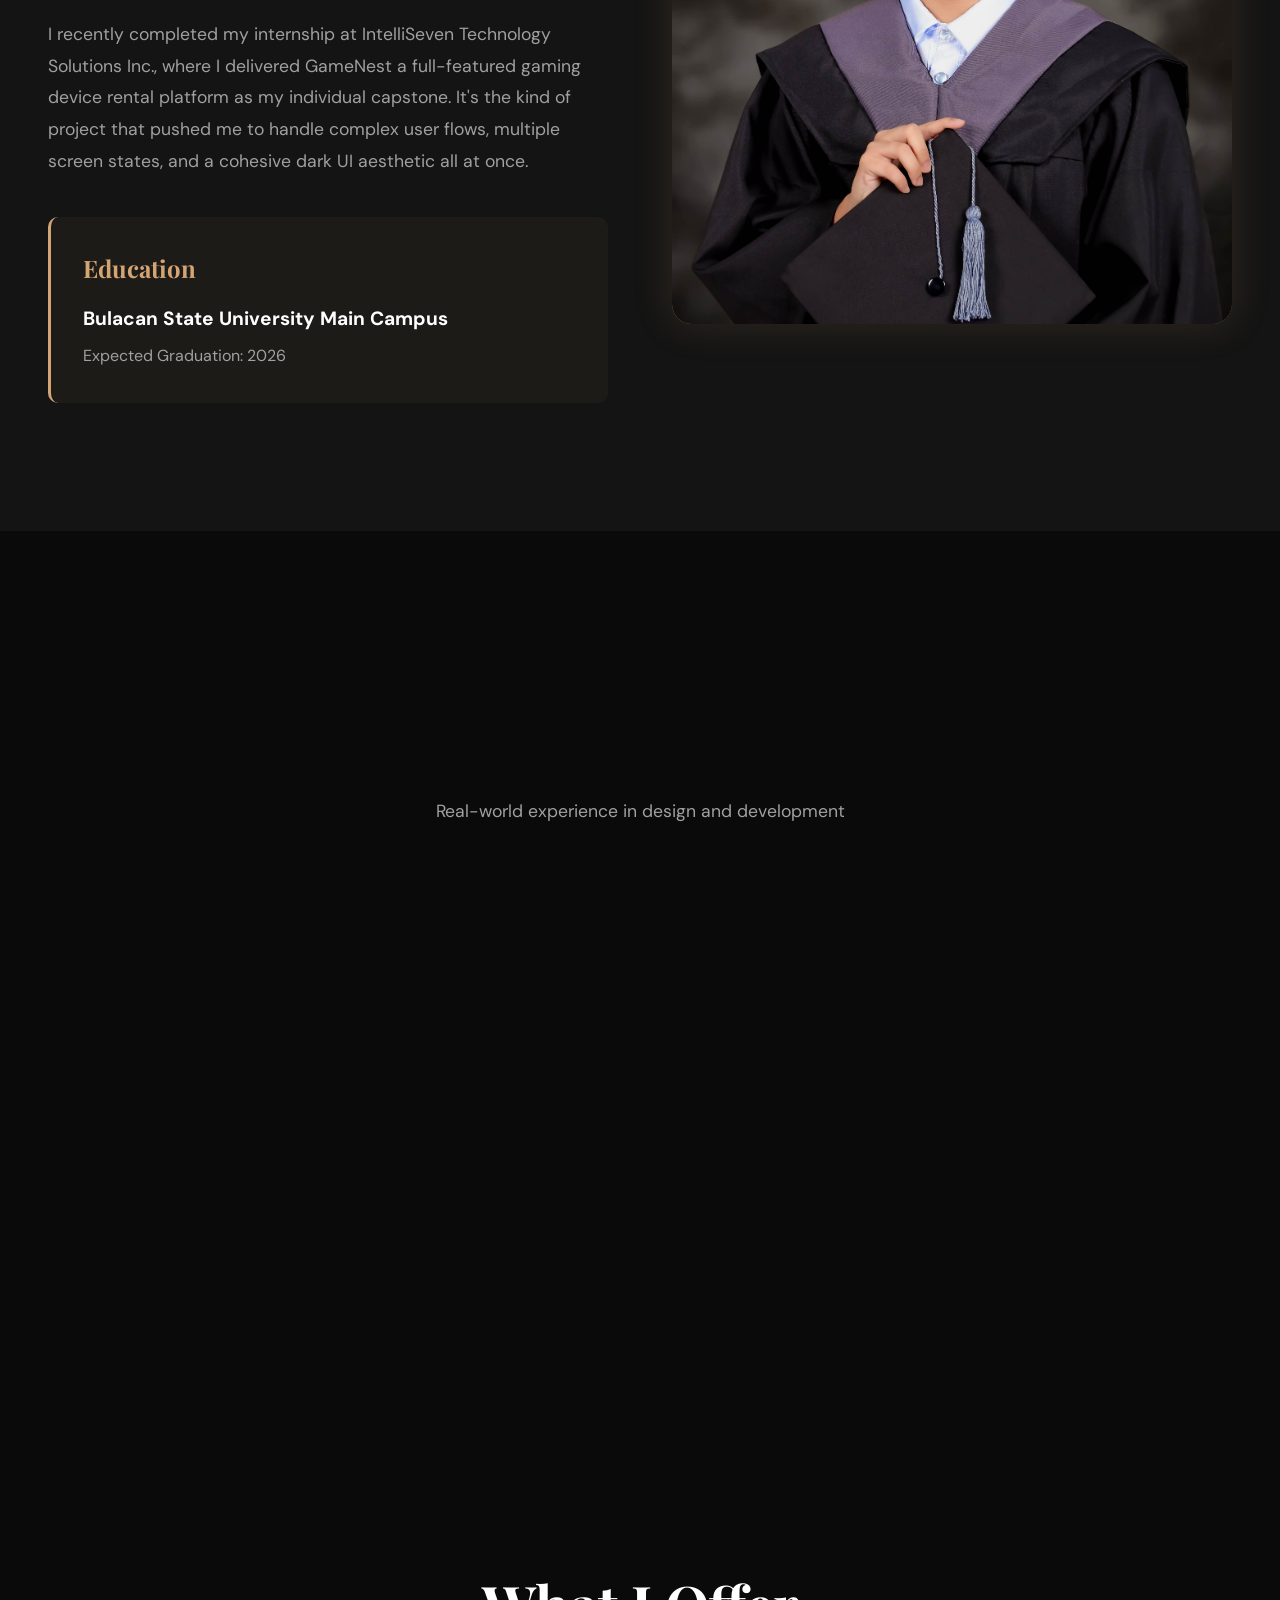
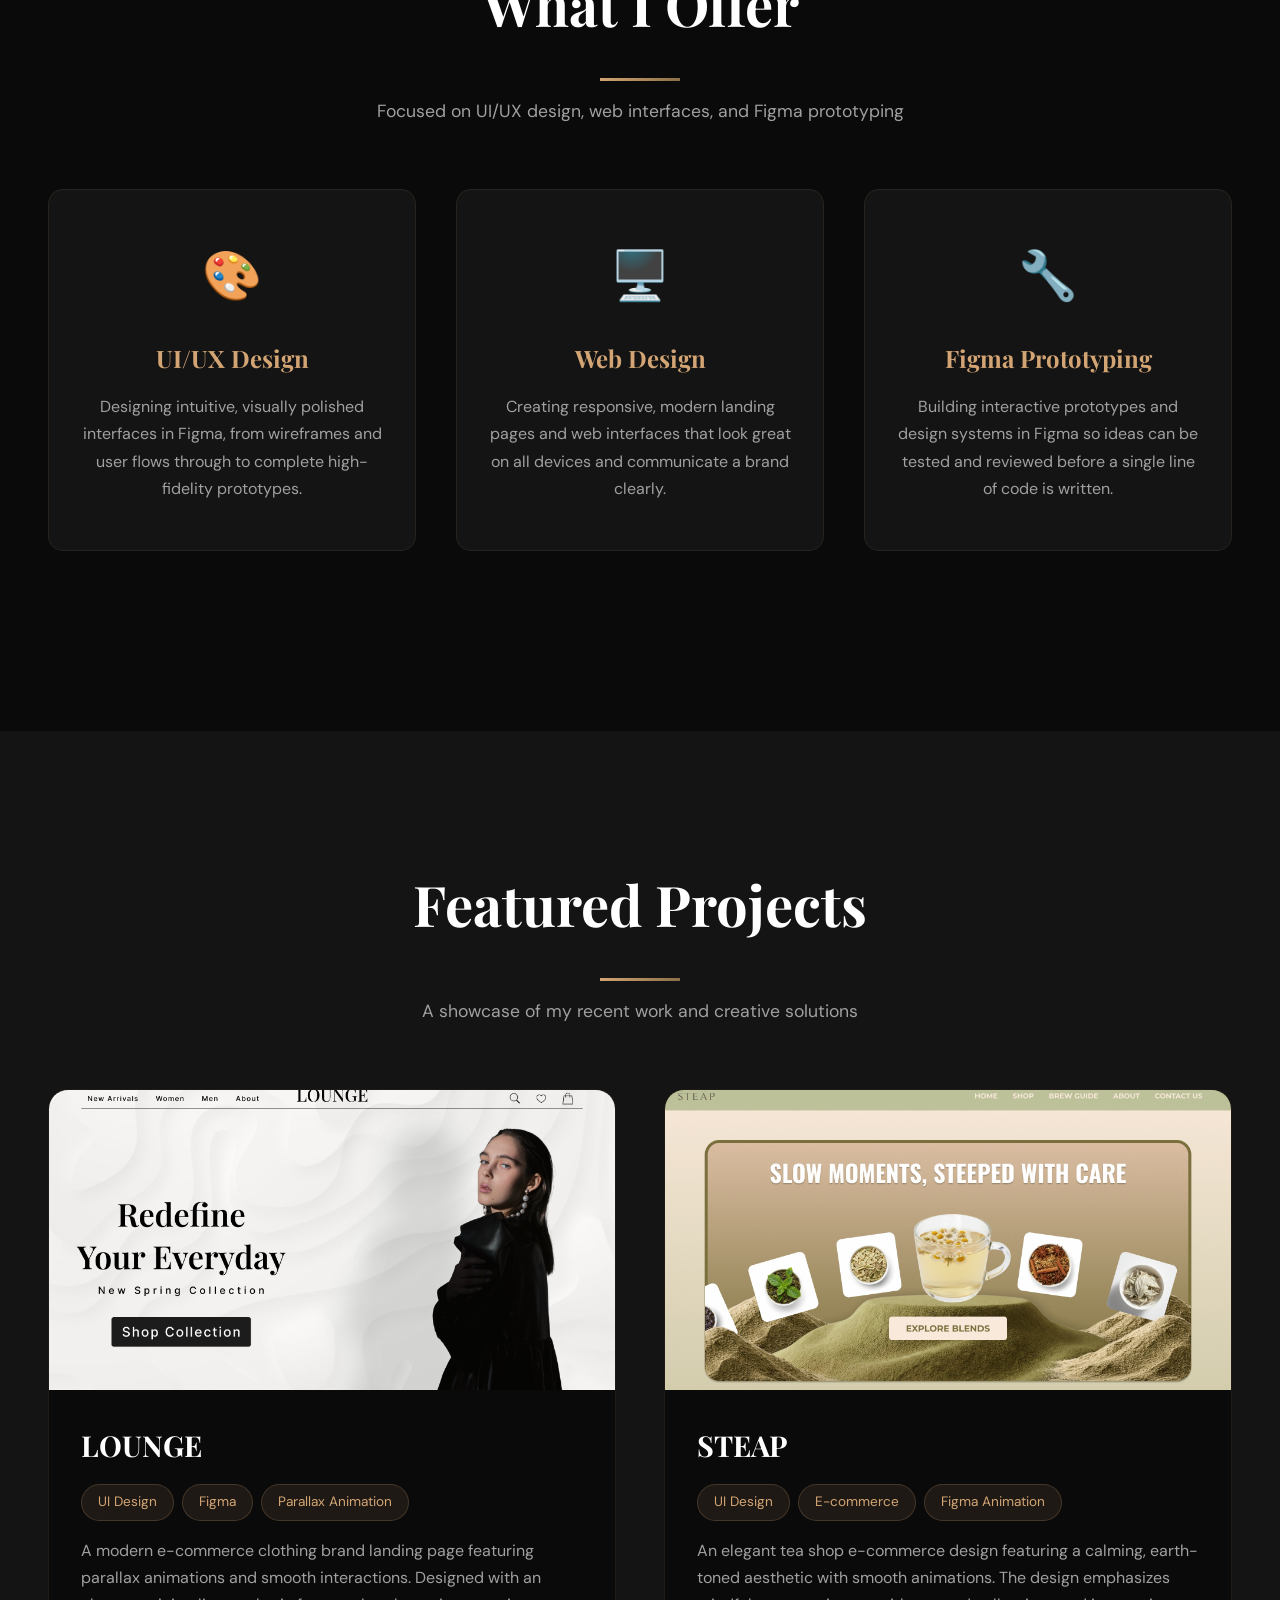
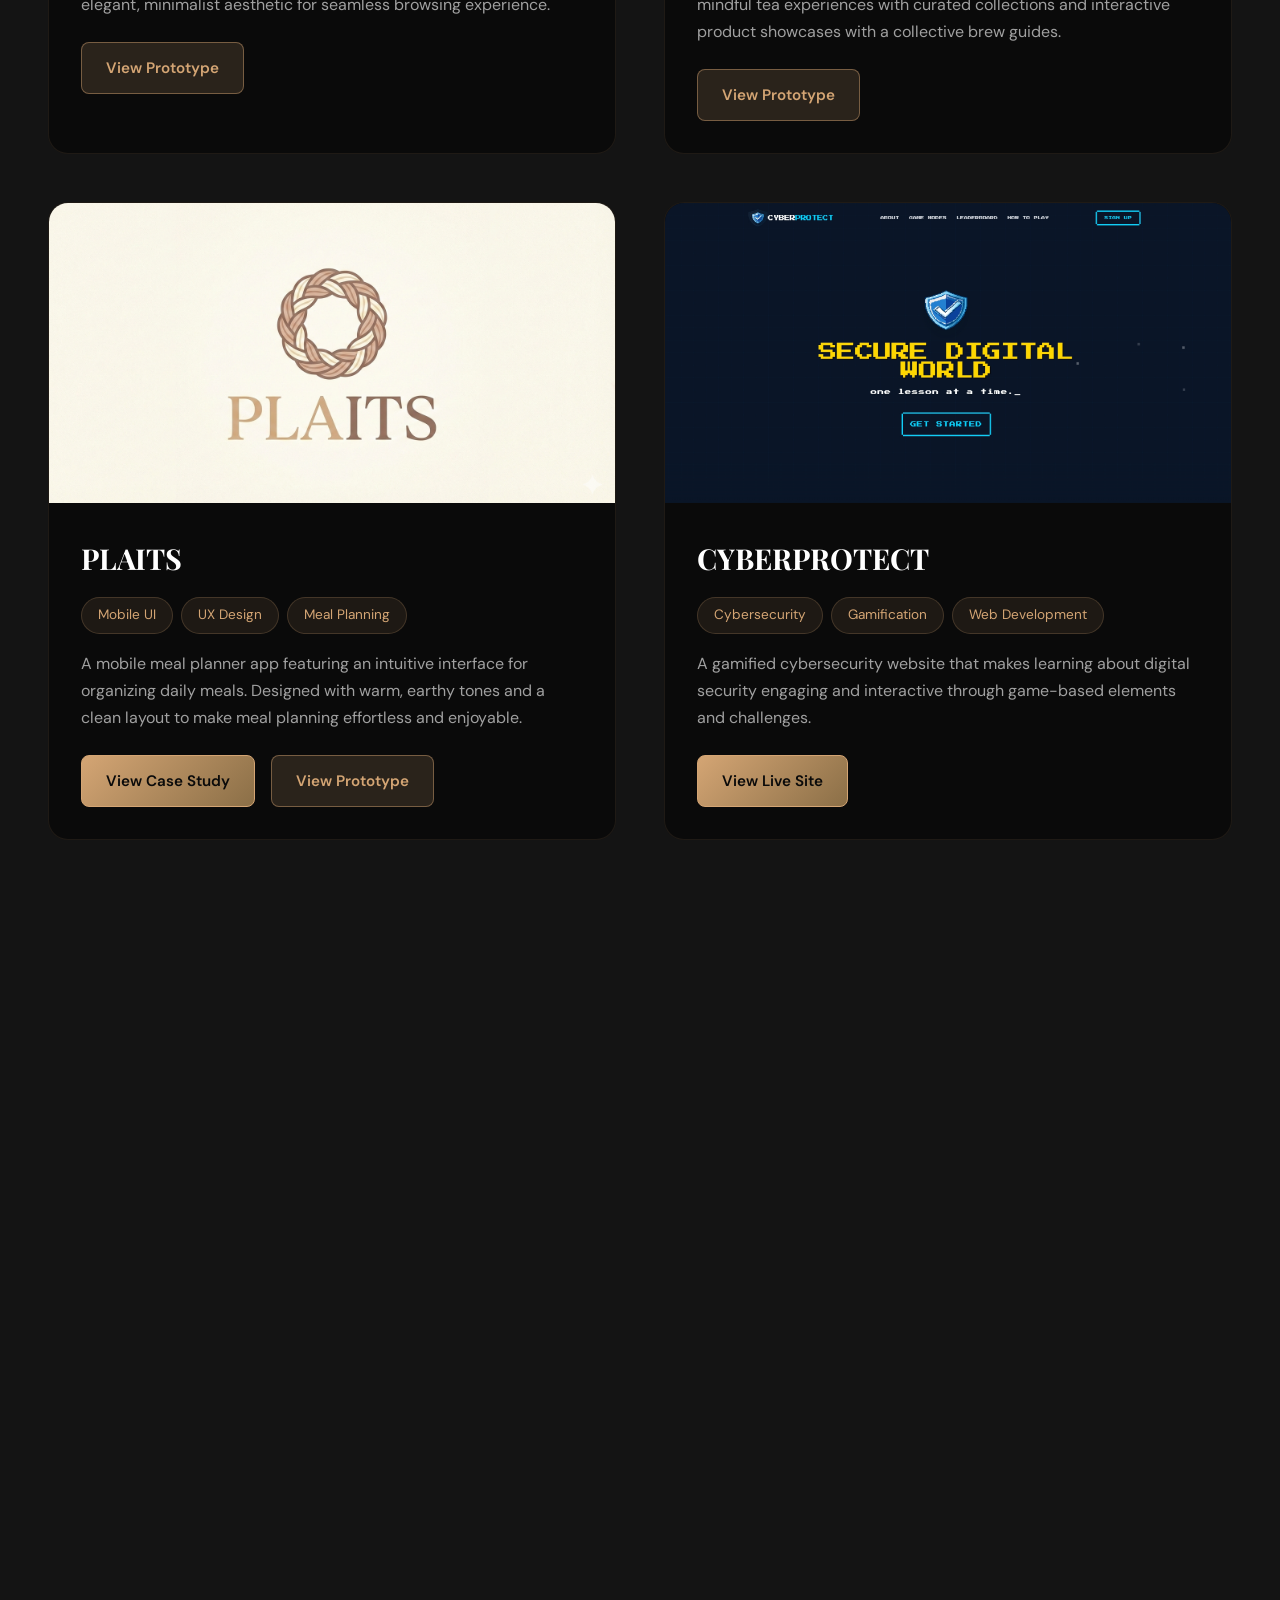
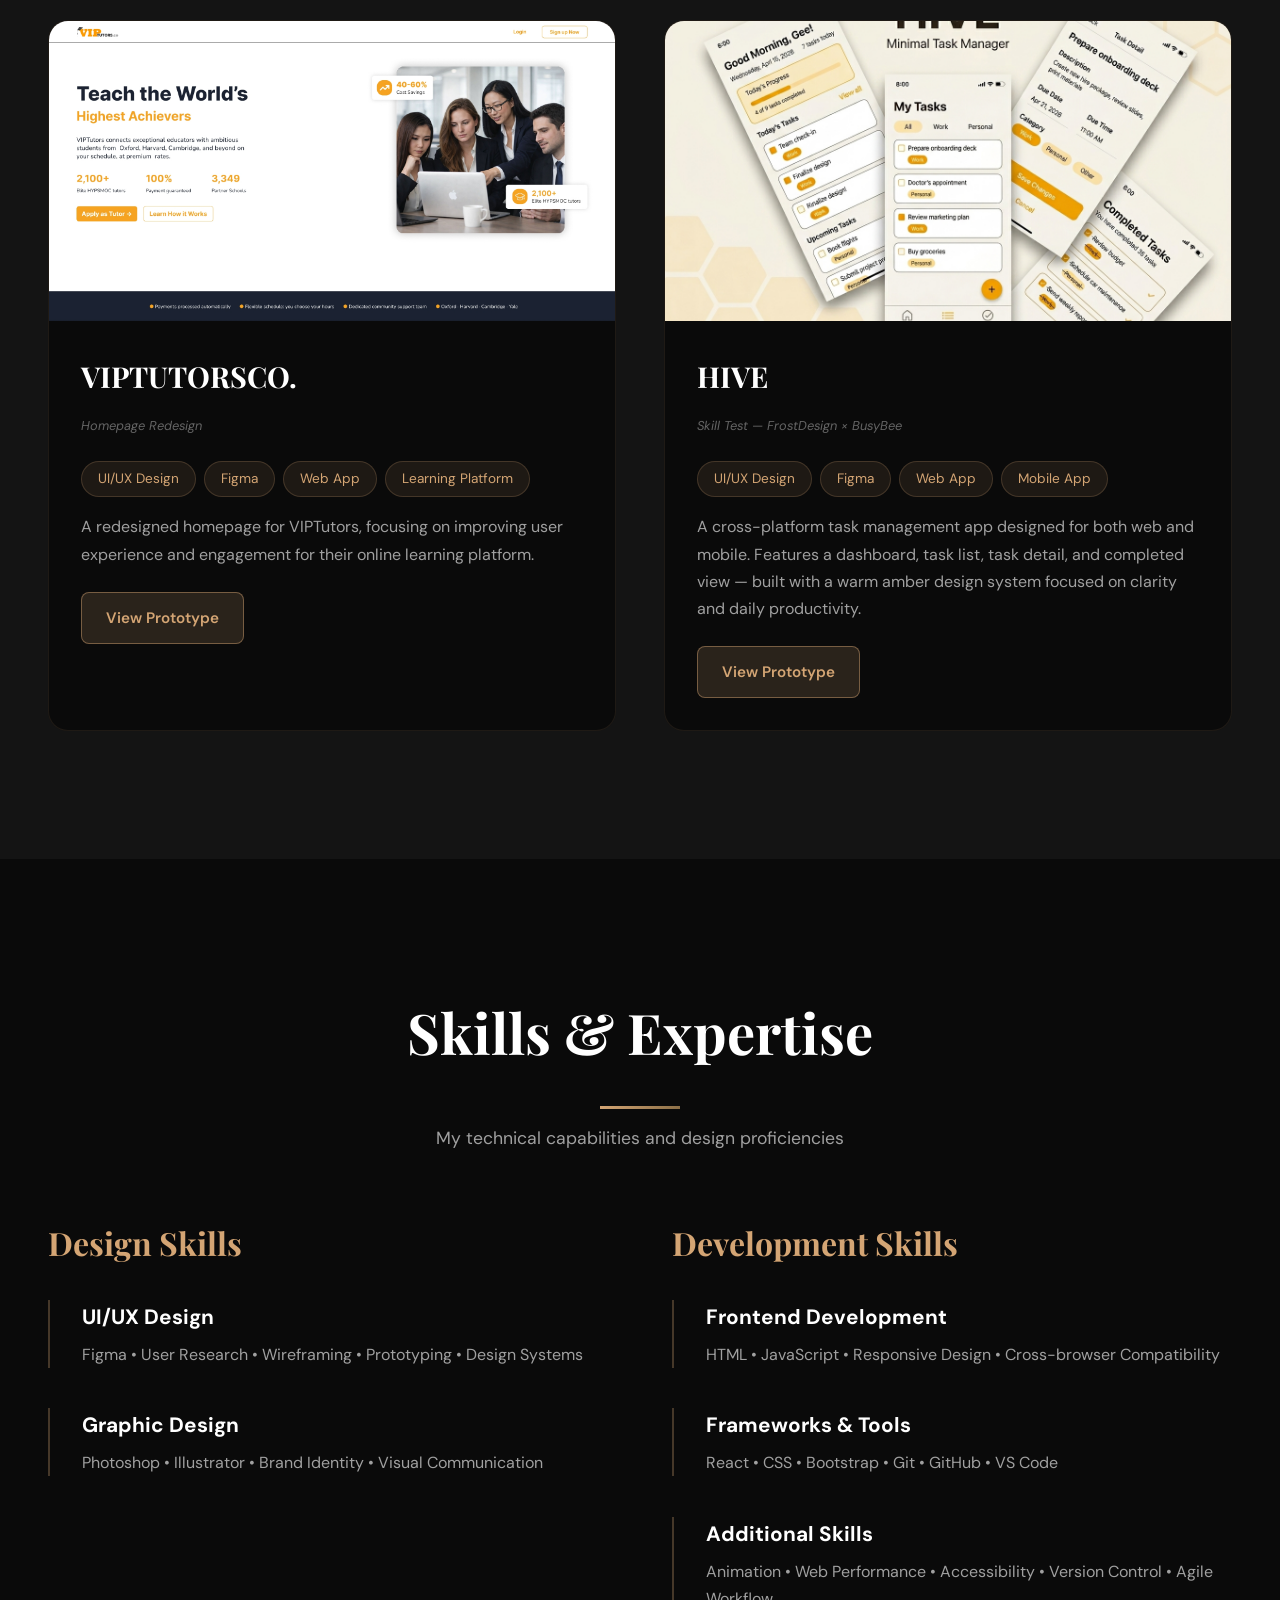
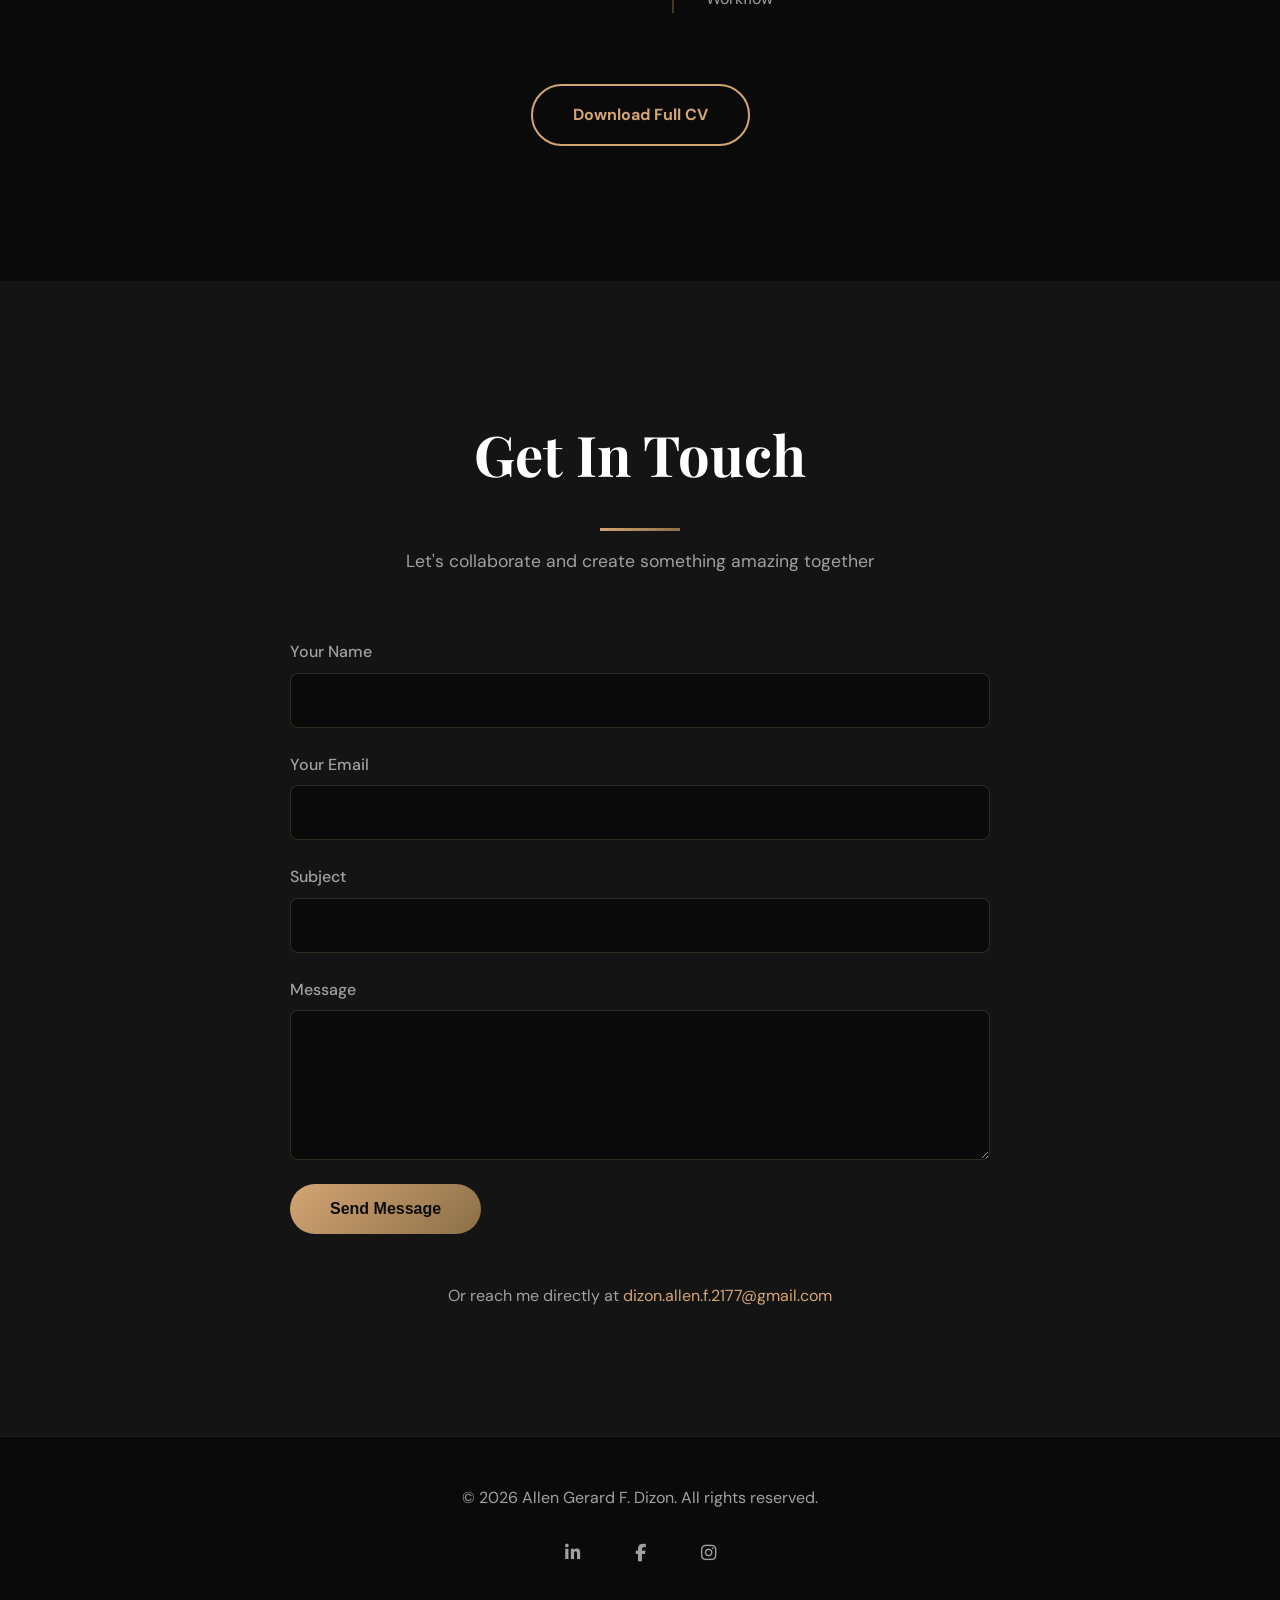
==== commit 5ac63325: "Merge branch 'main' of https://github.com/augustsussy/Allen_Portfolio" ====
--- a/index.html
+++ b/index.html
@@ -401,14 +401,4 @@
 
     <script src="script.js"></script>
 </body>
-</html>
-
-    <!-- Footer -->
-    <footer>
-        <div class="container">
-            <p>&copy; 2026 Allen Gerard F. Dizon. All rights reserved.</p>
-            <div class="social-links">
-                <a href="https://www.linkedin.com/in/allen-gerard-dizon-799544351/" class="social-link" target="_blank" title="LinkedIn" aria-label="LinkedIn" rel="noopener noreferrer">
-                    <i class="fab fa-linkedin-in" aria-hidden="true"></i>
-                </a>
-                <a href="https://www.facebook.com/aegeezz" class="social-link" target+</html>
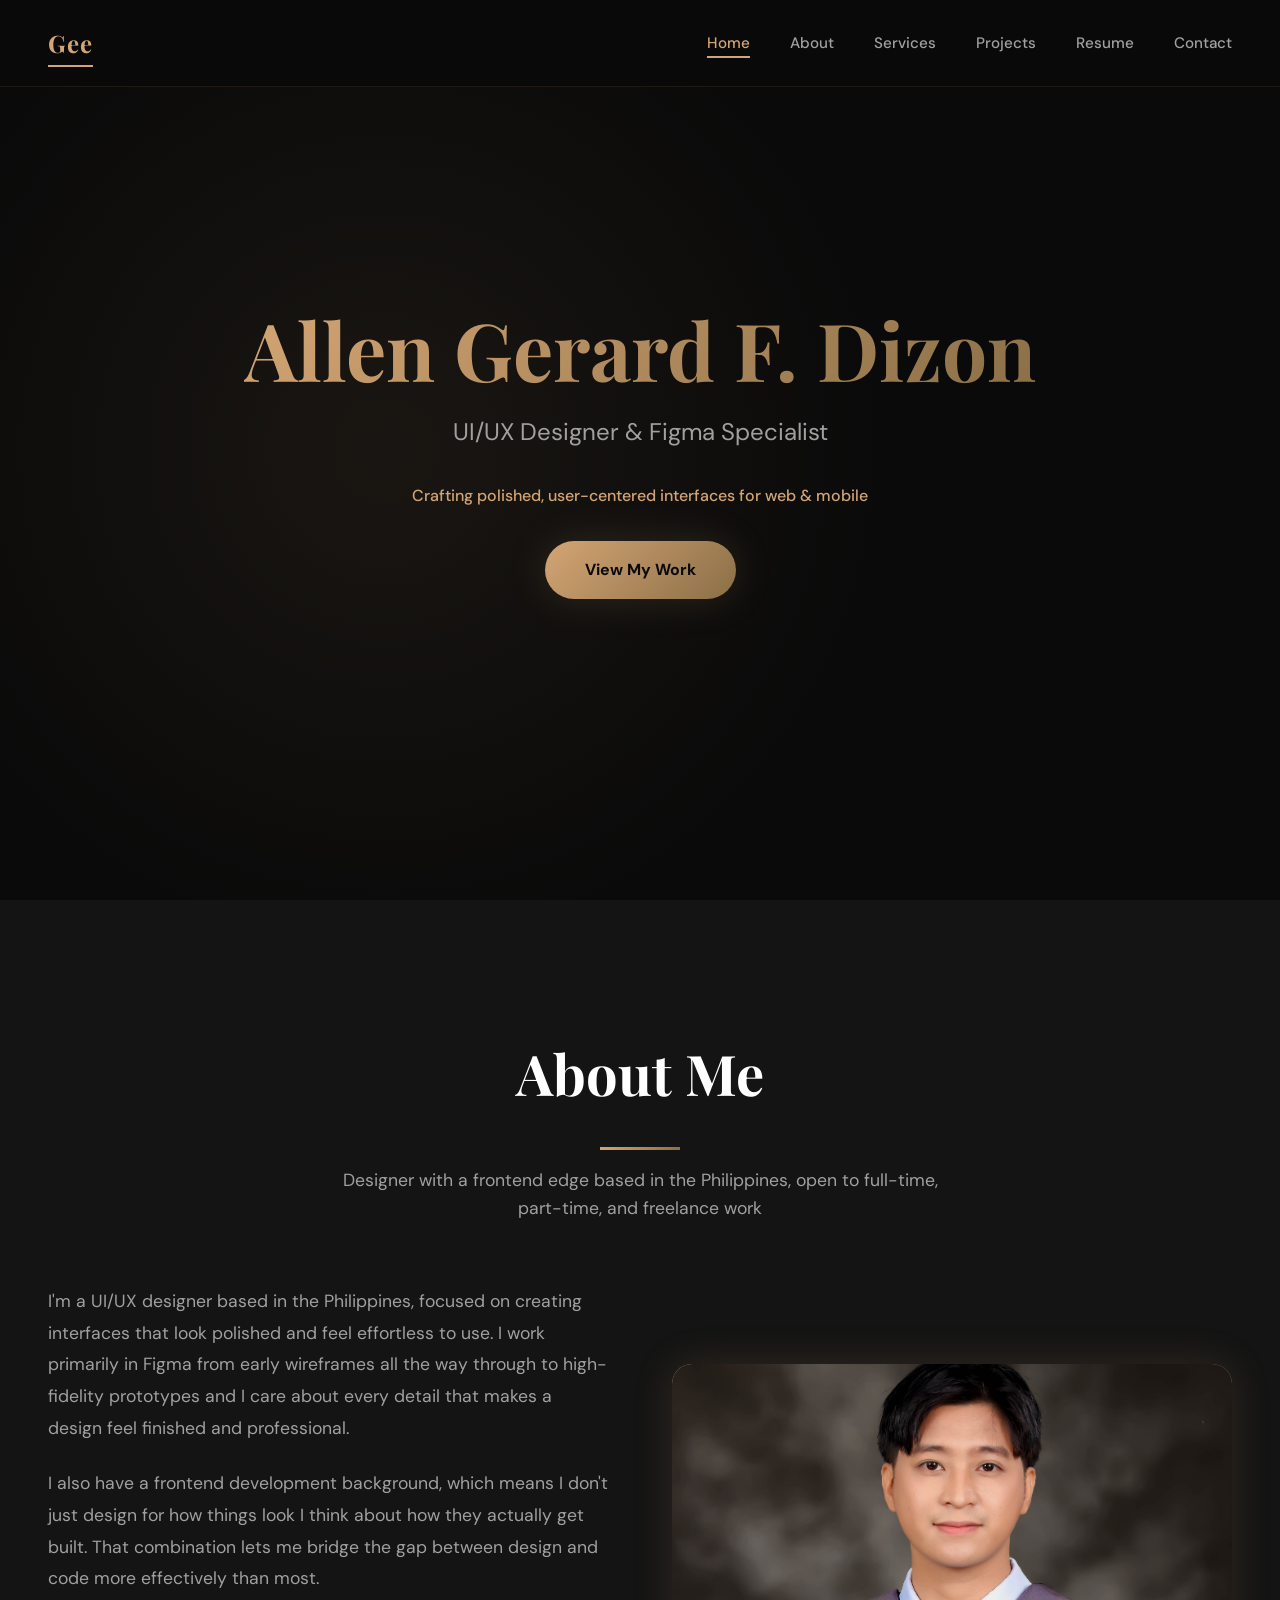
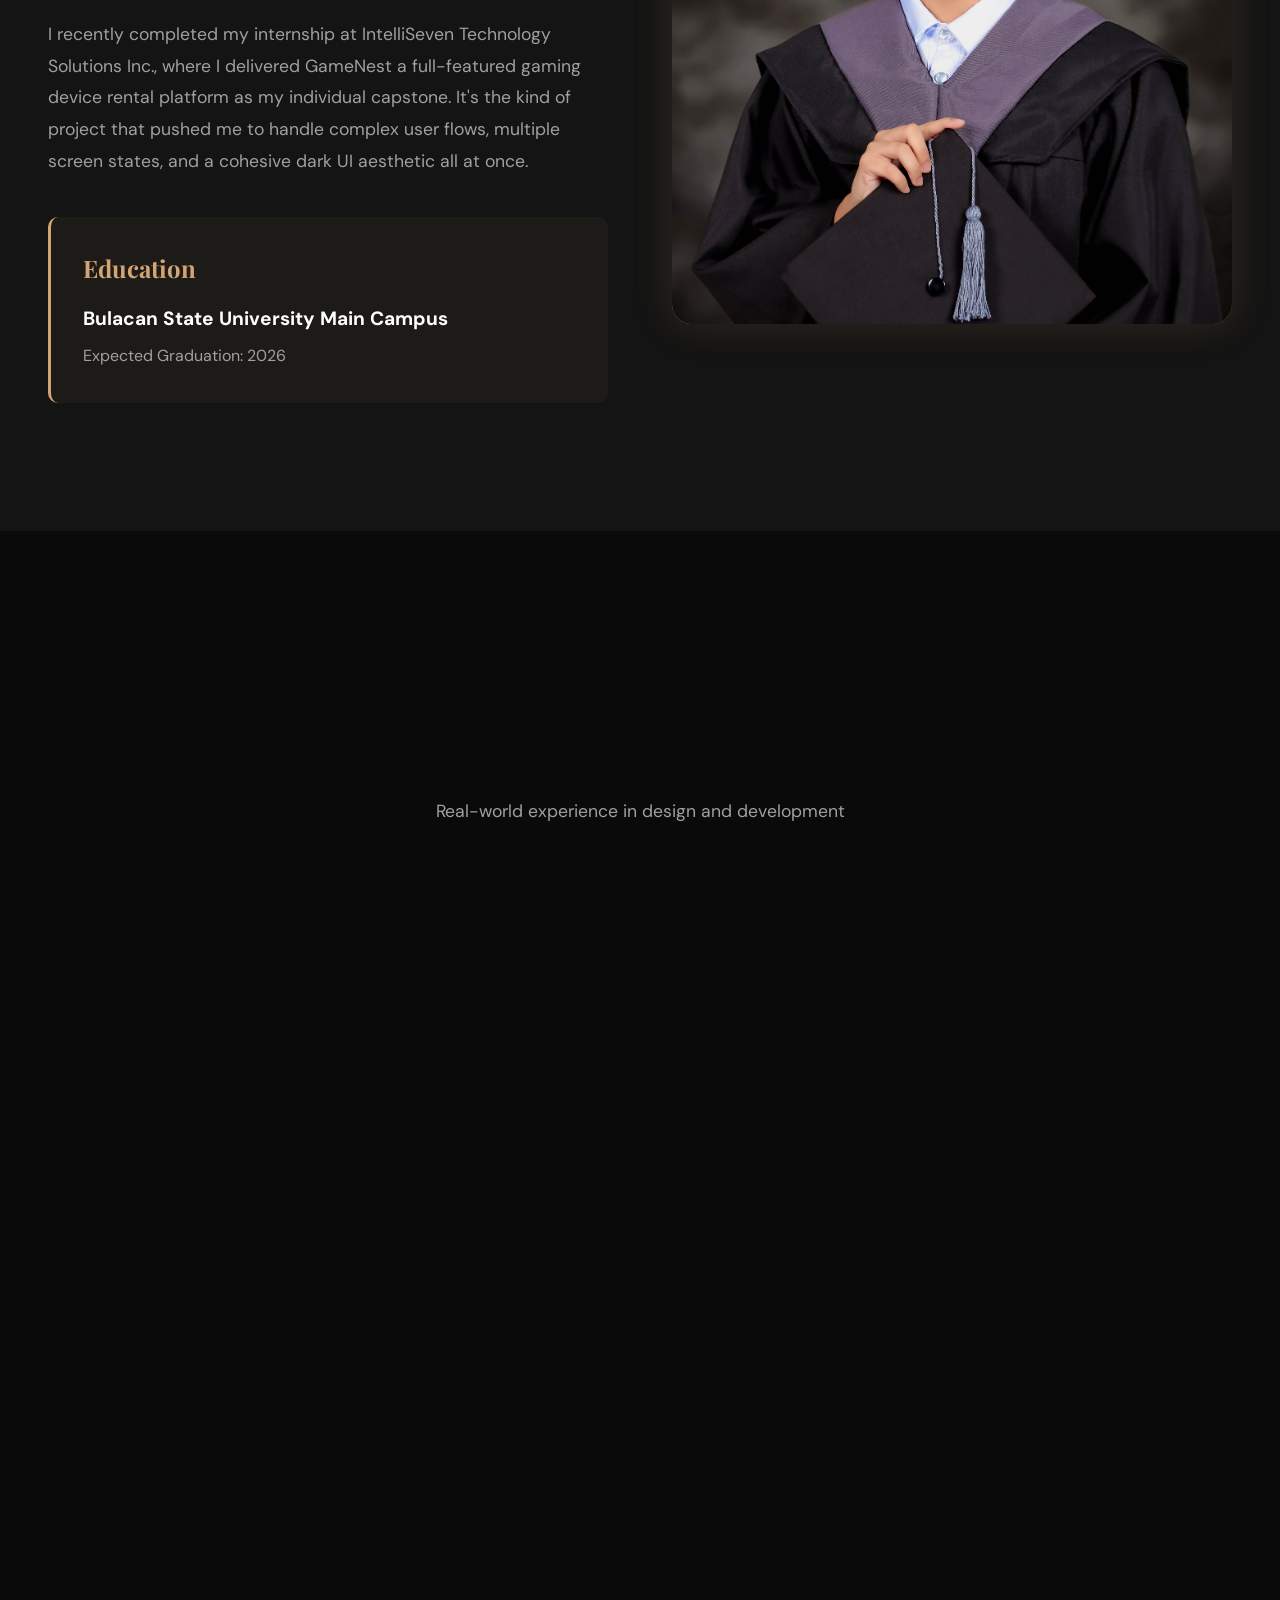
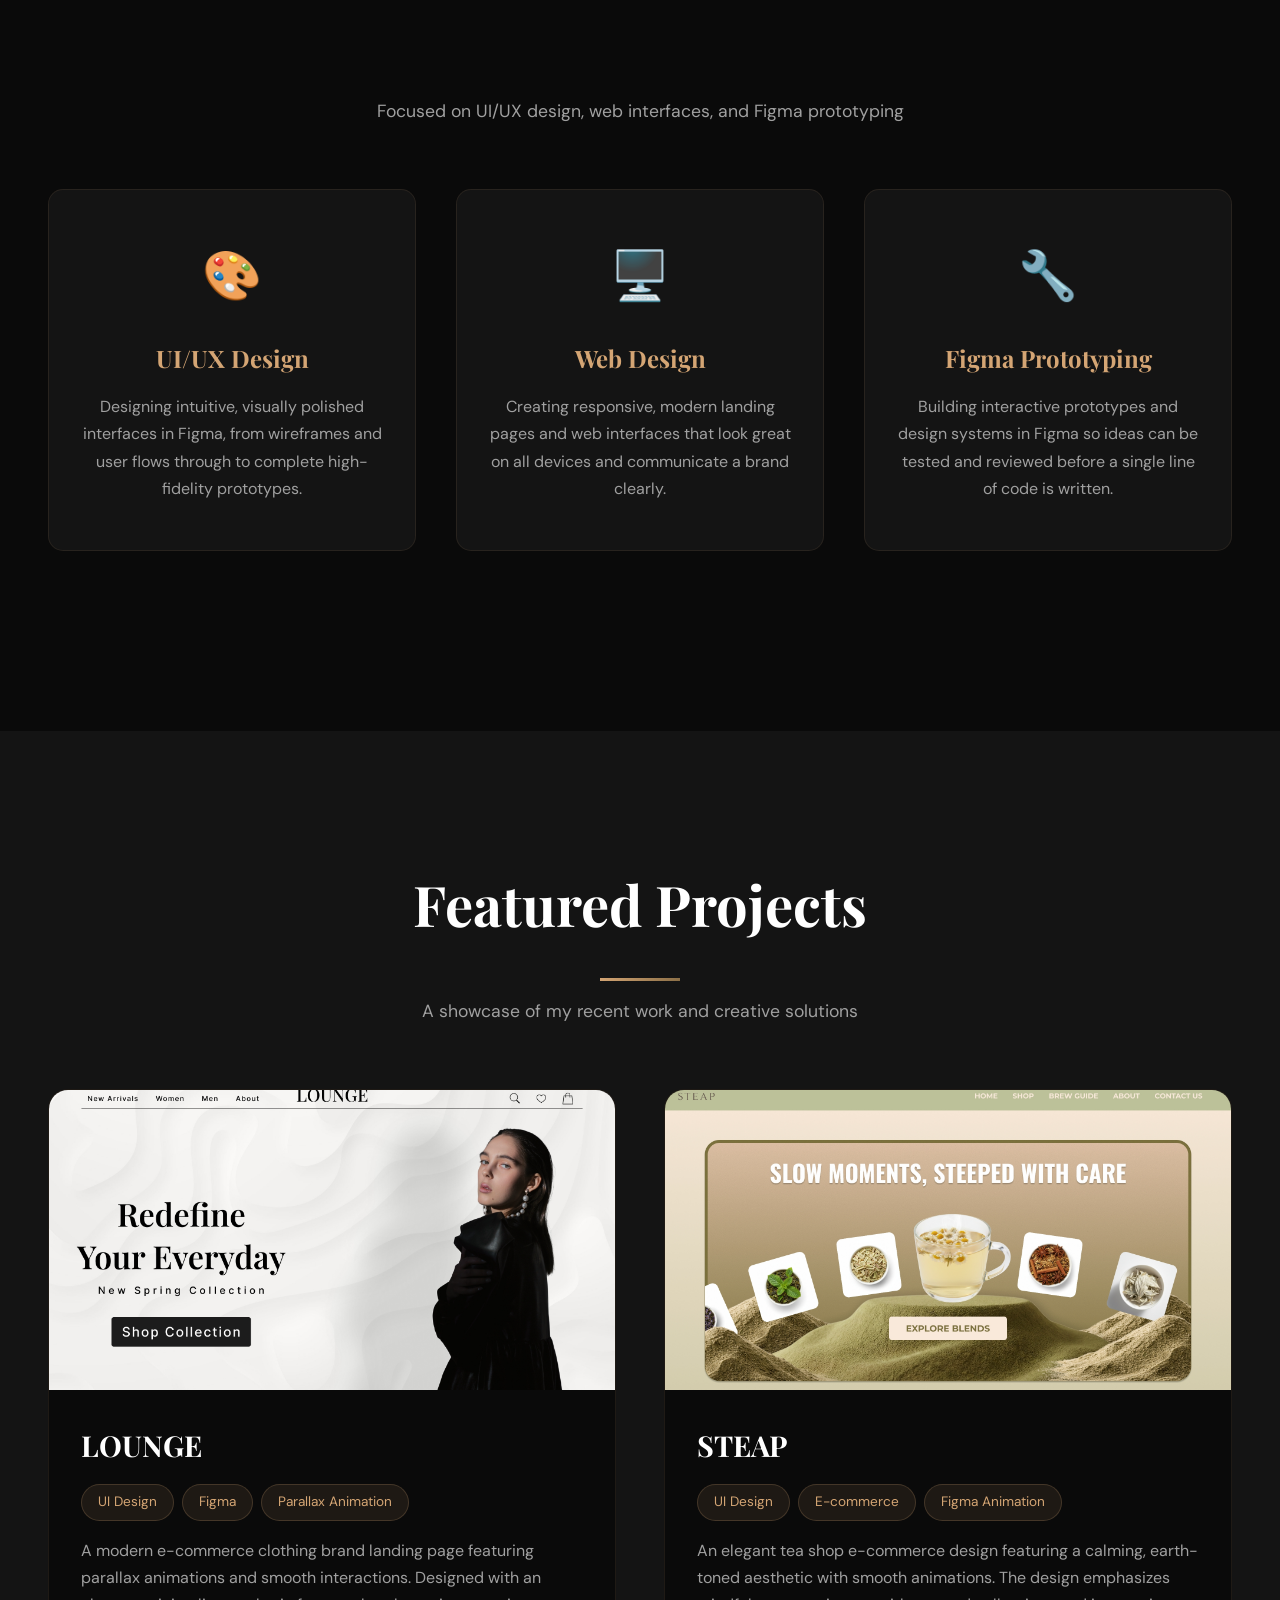
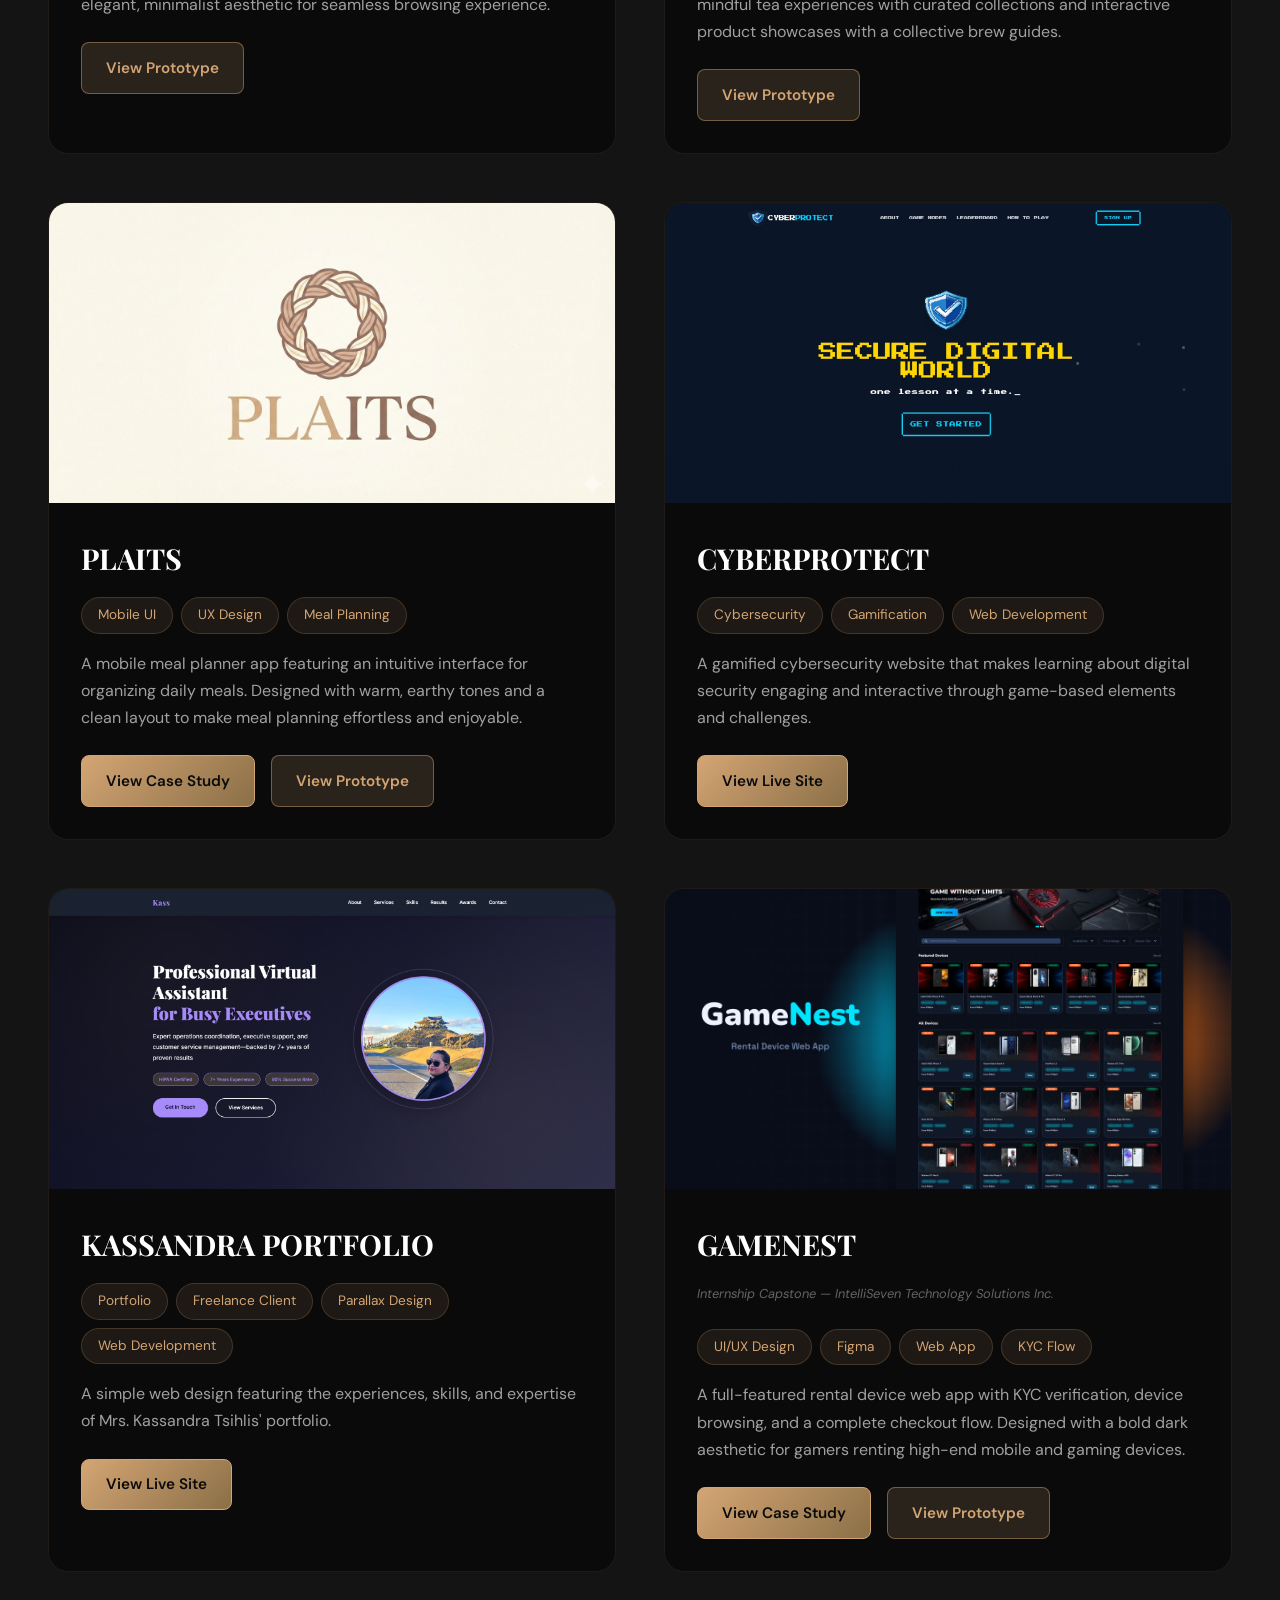
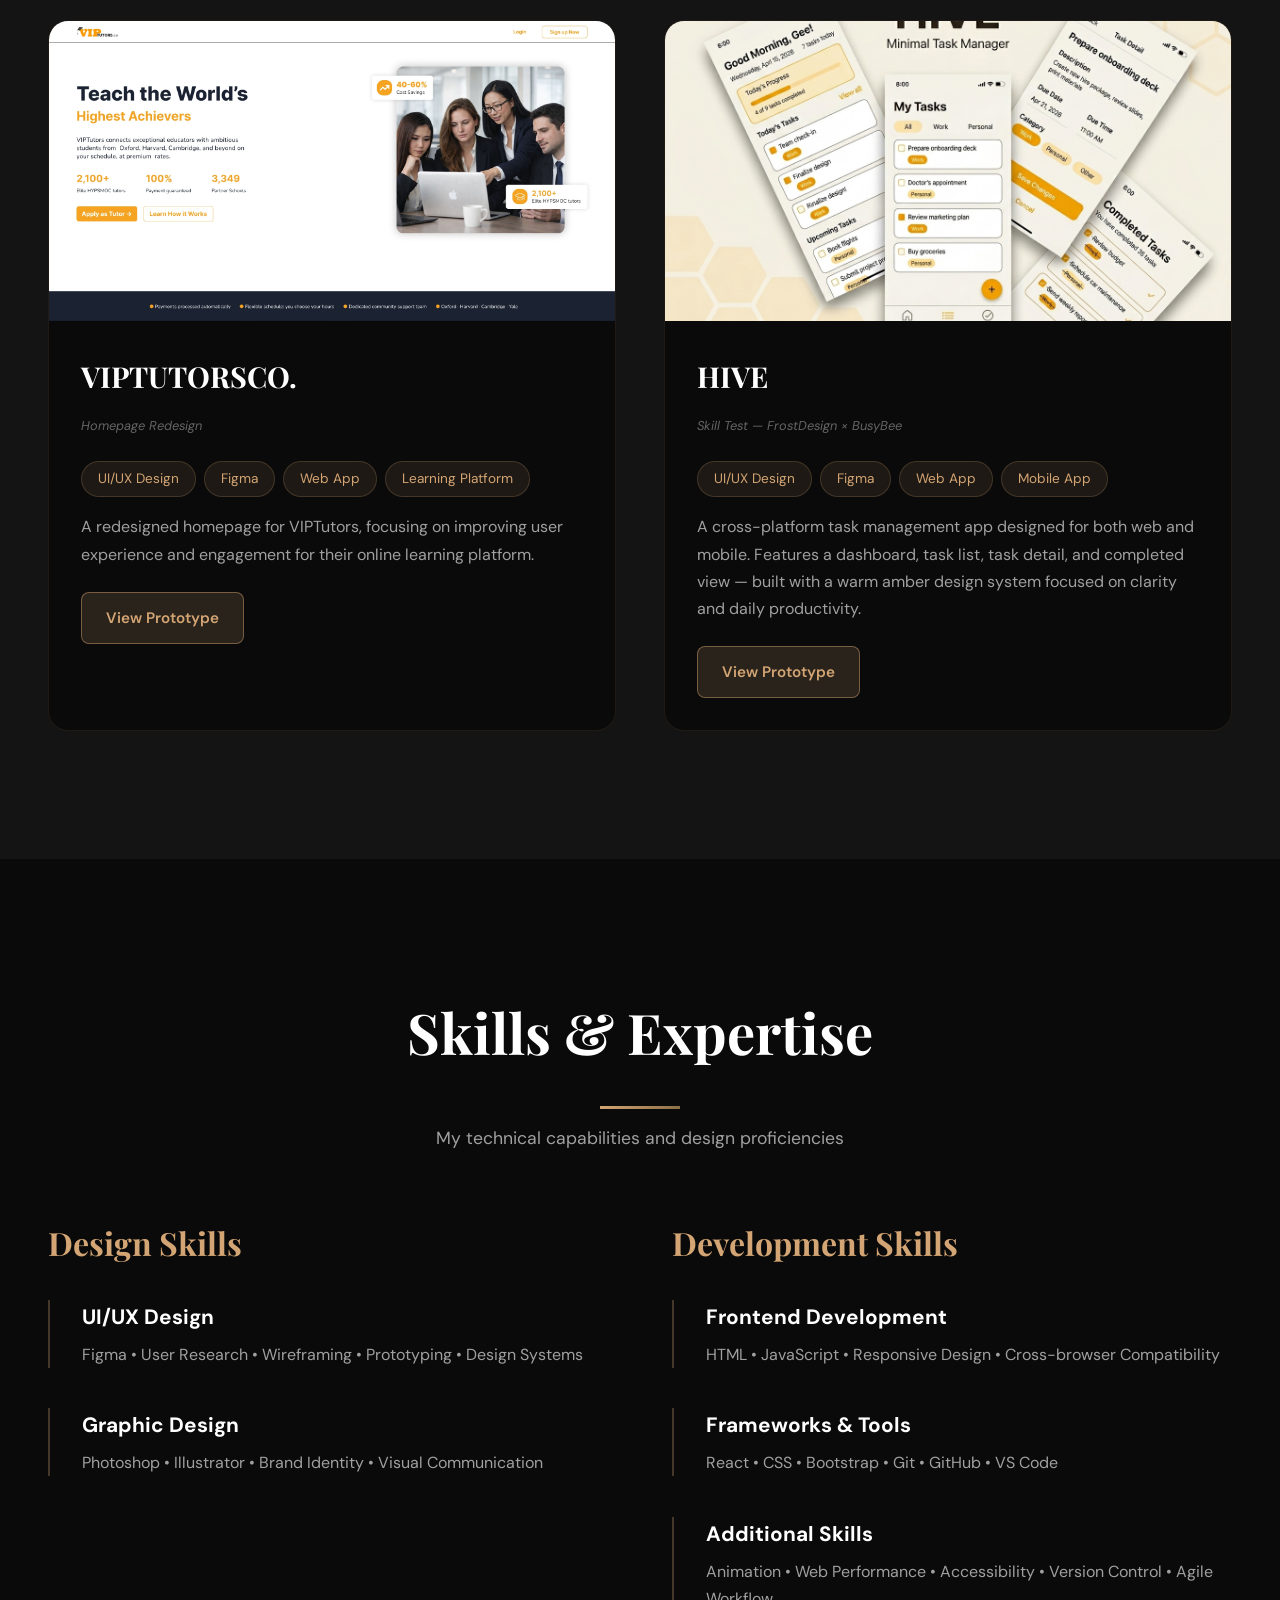
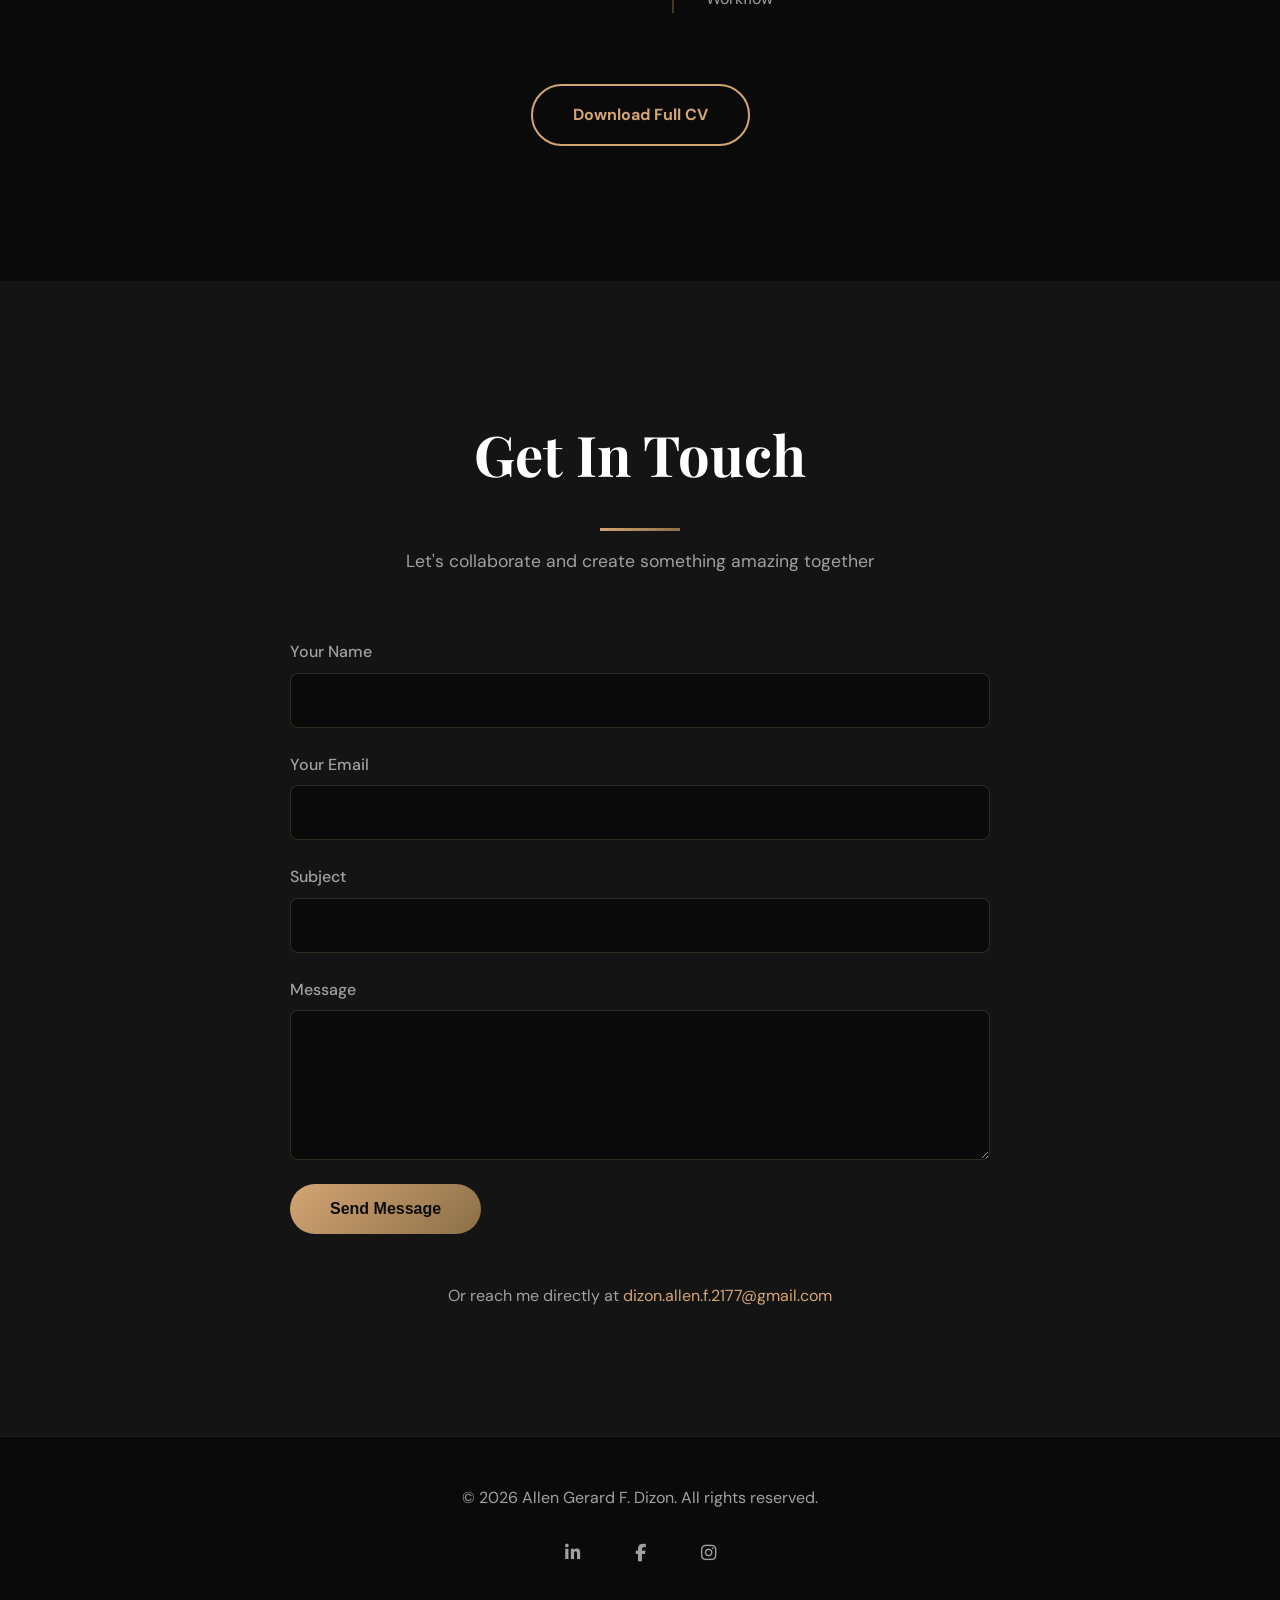
==== commit e5809d8d: "case study fixed" ====
--- a/index.html
+++ b/index.html
@@ -179,7 +179,7 @@
                         </div>
                         <p>A mobile meal planner app featuring an intuitive interface for organizing daily meals. Designed with warm, earthy tones and a clean layout to make meal planning effortless and enjoyable.</p>
                         <div class="project-links">
-                            <a href="plaits.html" class="project-link link-live">View Case Study</a>
+                            <a href="Plaits.html" class="project-link link-live">View Case Study</a>
                             <a href="https://www.figma.com/design/HugXcCj4IJ6J664LeYZRm7/PLAITS--MOBILE-UI-FOR-MEAL-PLANNER-?m=auto&t=YJCju9HEMIv6HAzU-6" class="project-link link-figma" target="_blank">View Prototype</a>
                         </div>
                     </div>
@@ -238,7 +238,7 @@
         </div>
         <p>A full-featured rental device web app with KYC verification, device browsing, and a complete checkout flow. Designed with a bold dark aesthetic for gamers renting high-end mobile and gaming devices.</p>
         <div class="project-links">
-            <a href="gamenest.html" class="project-link link-live">View Case Study</a>
+            <a href="Gamenest.html" class="project-link link-live">View Case Study</a>
             <a href="https://www.figma.com/design/omIHF0Zj5SA17Bl1RzQAAb/GameNest--Rental-Device-Web-App-?node-id=0-1&t=IuMZwWoB9HvccRnP-1" class="project-link link-figma" target="_blank">View Prototype</a>
         </div>
     </div>
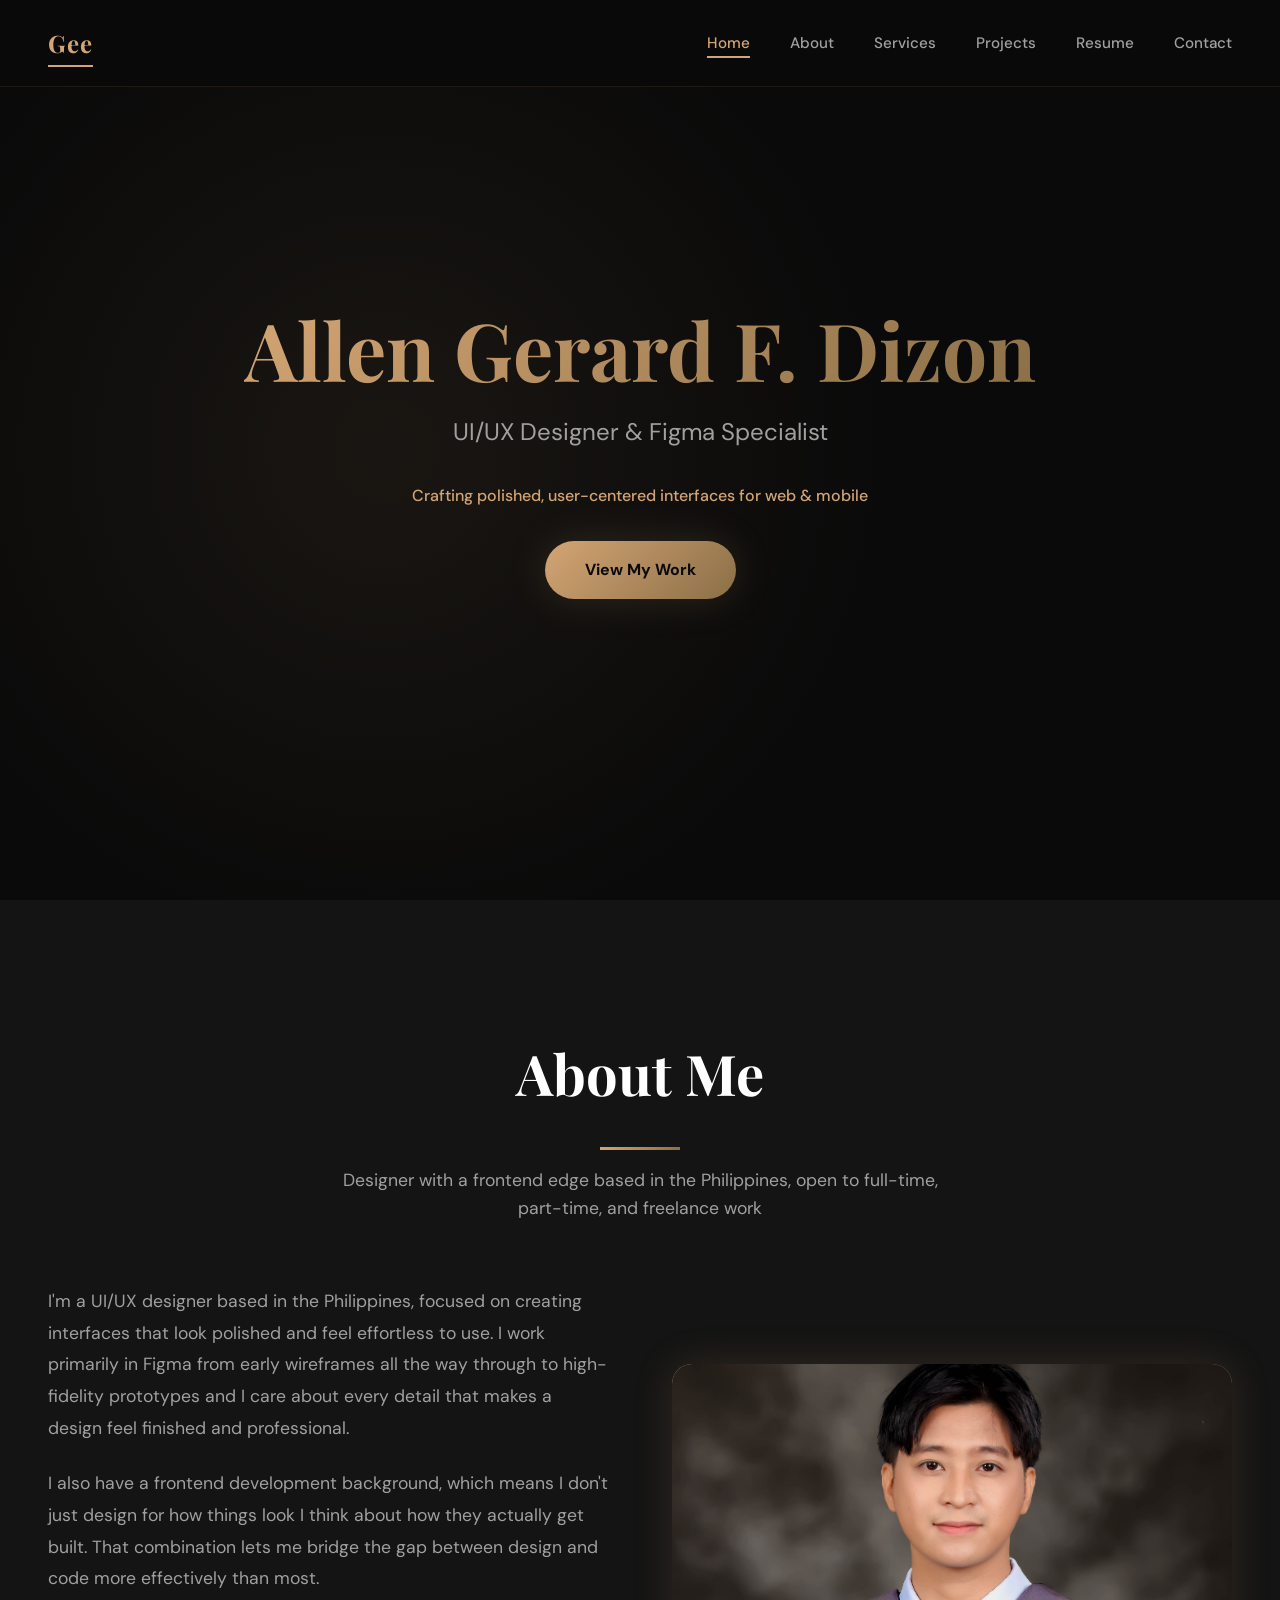
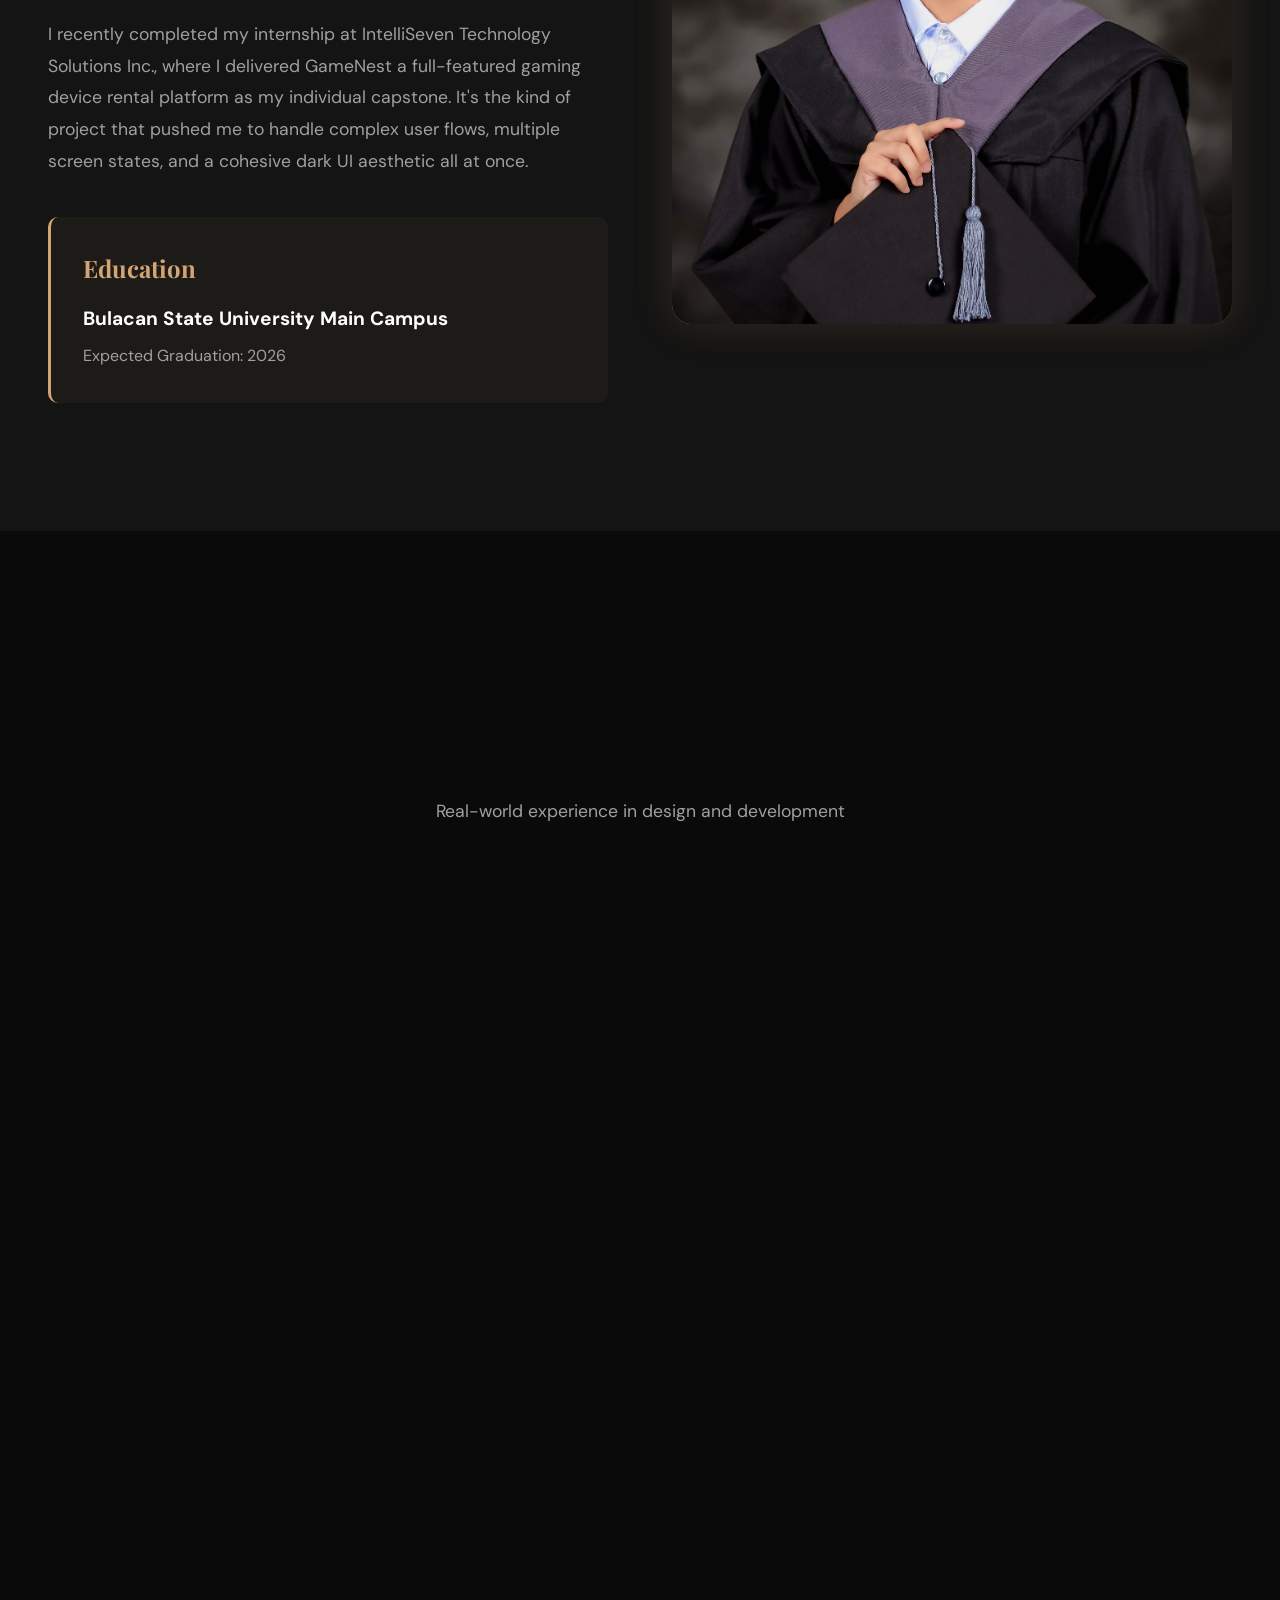
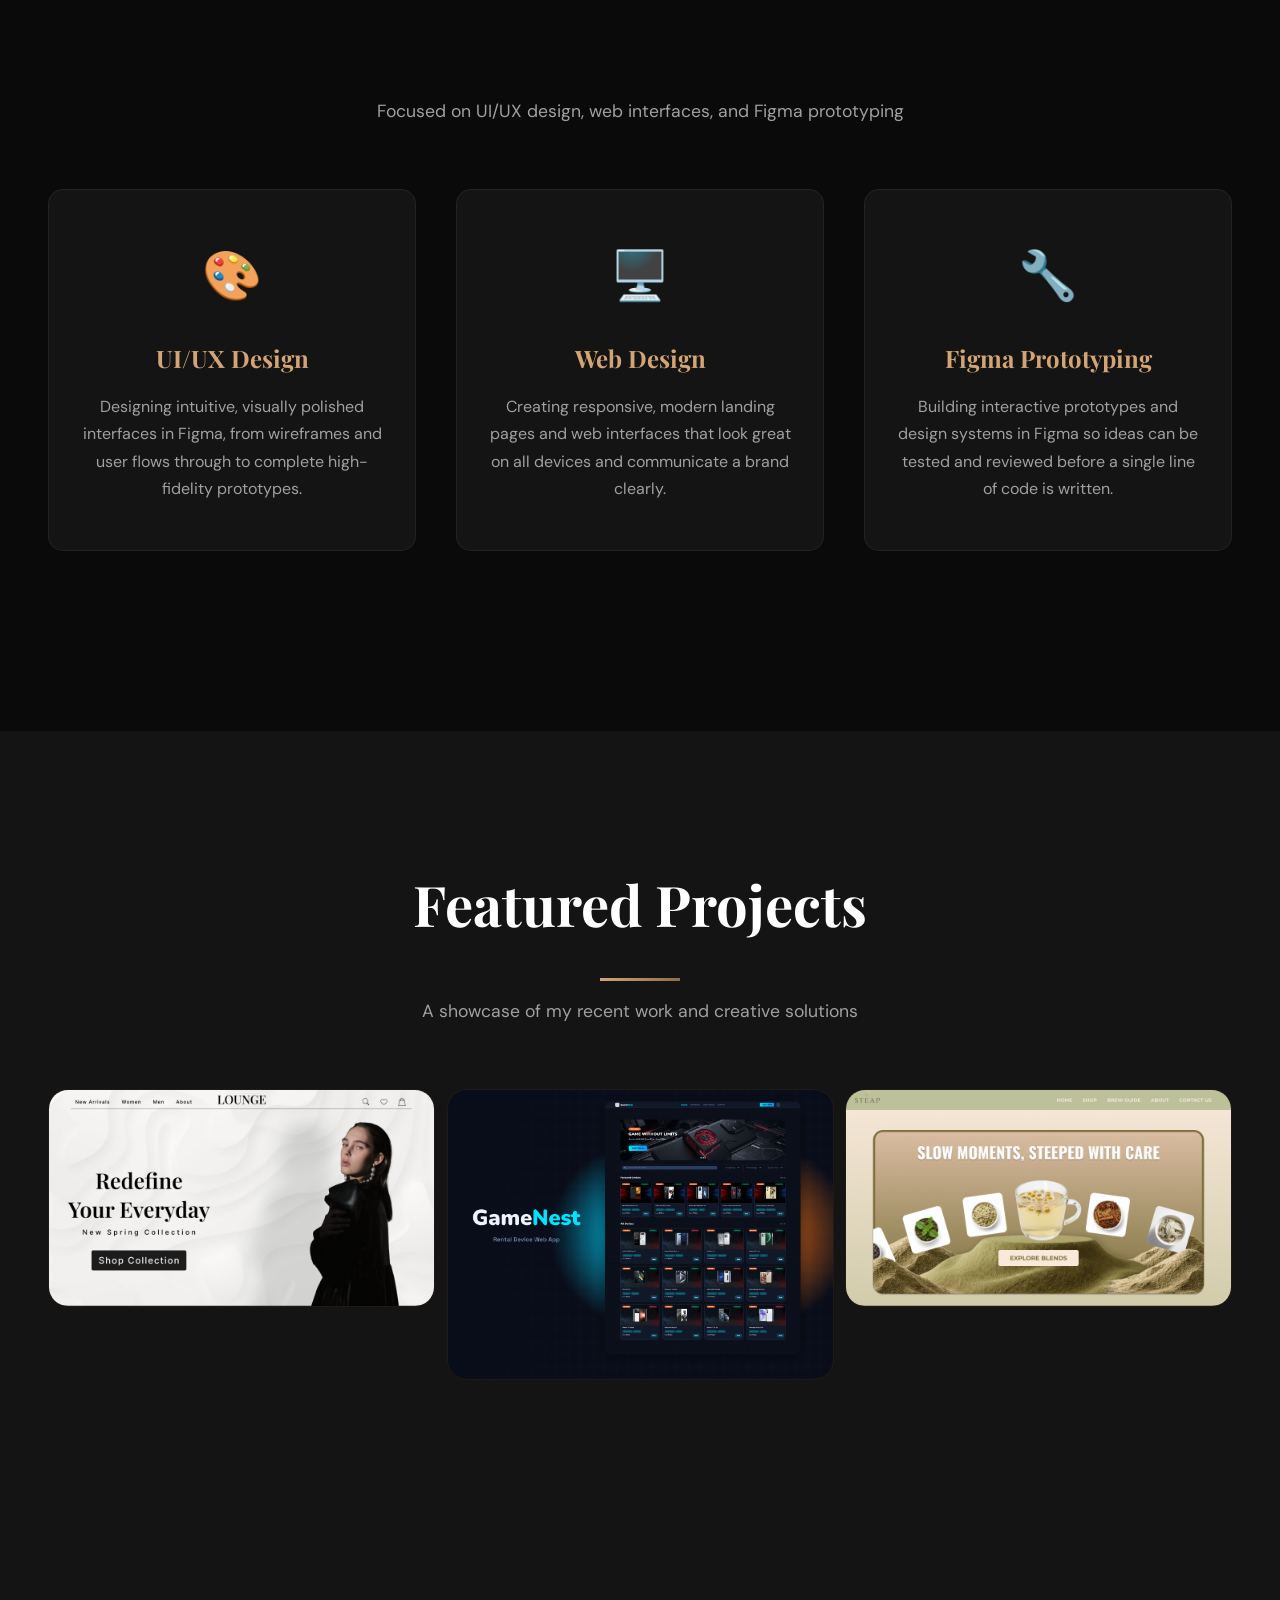
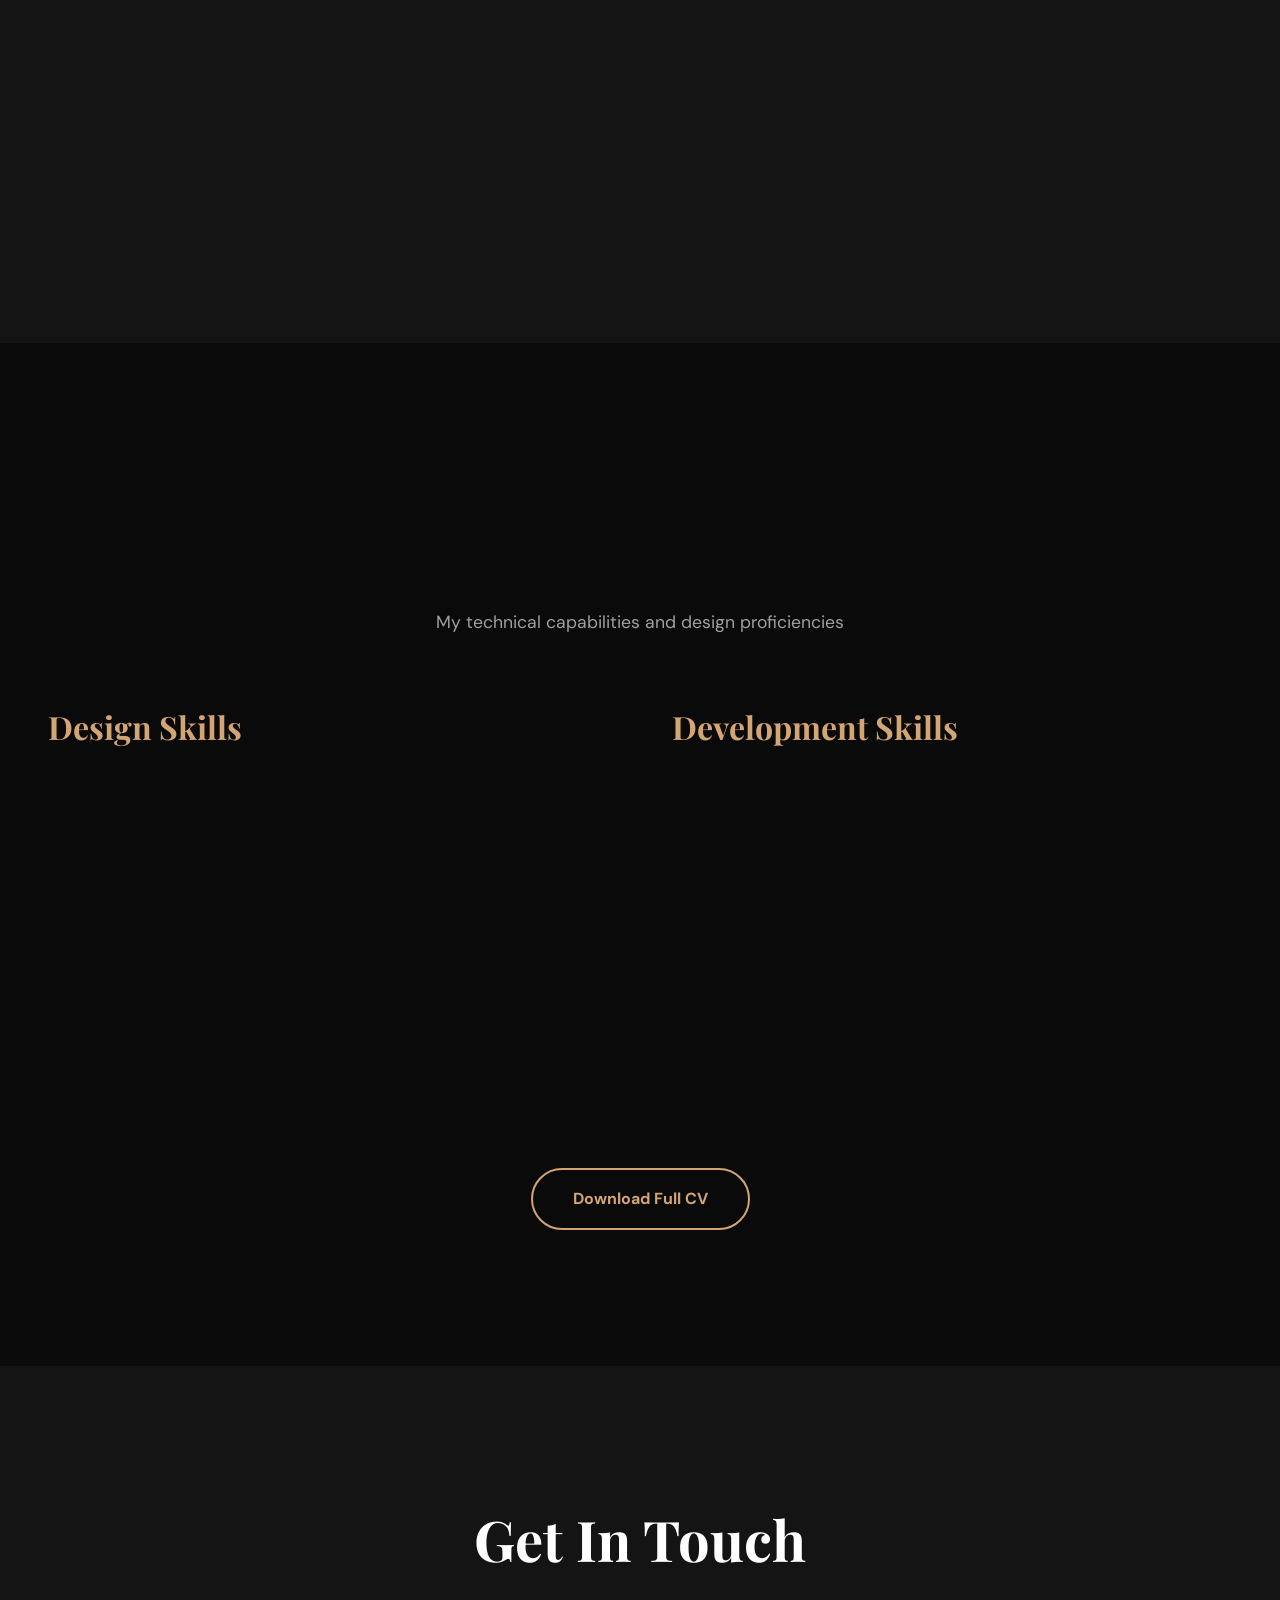
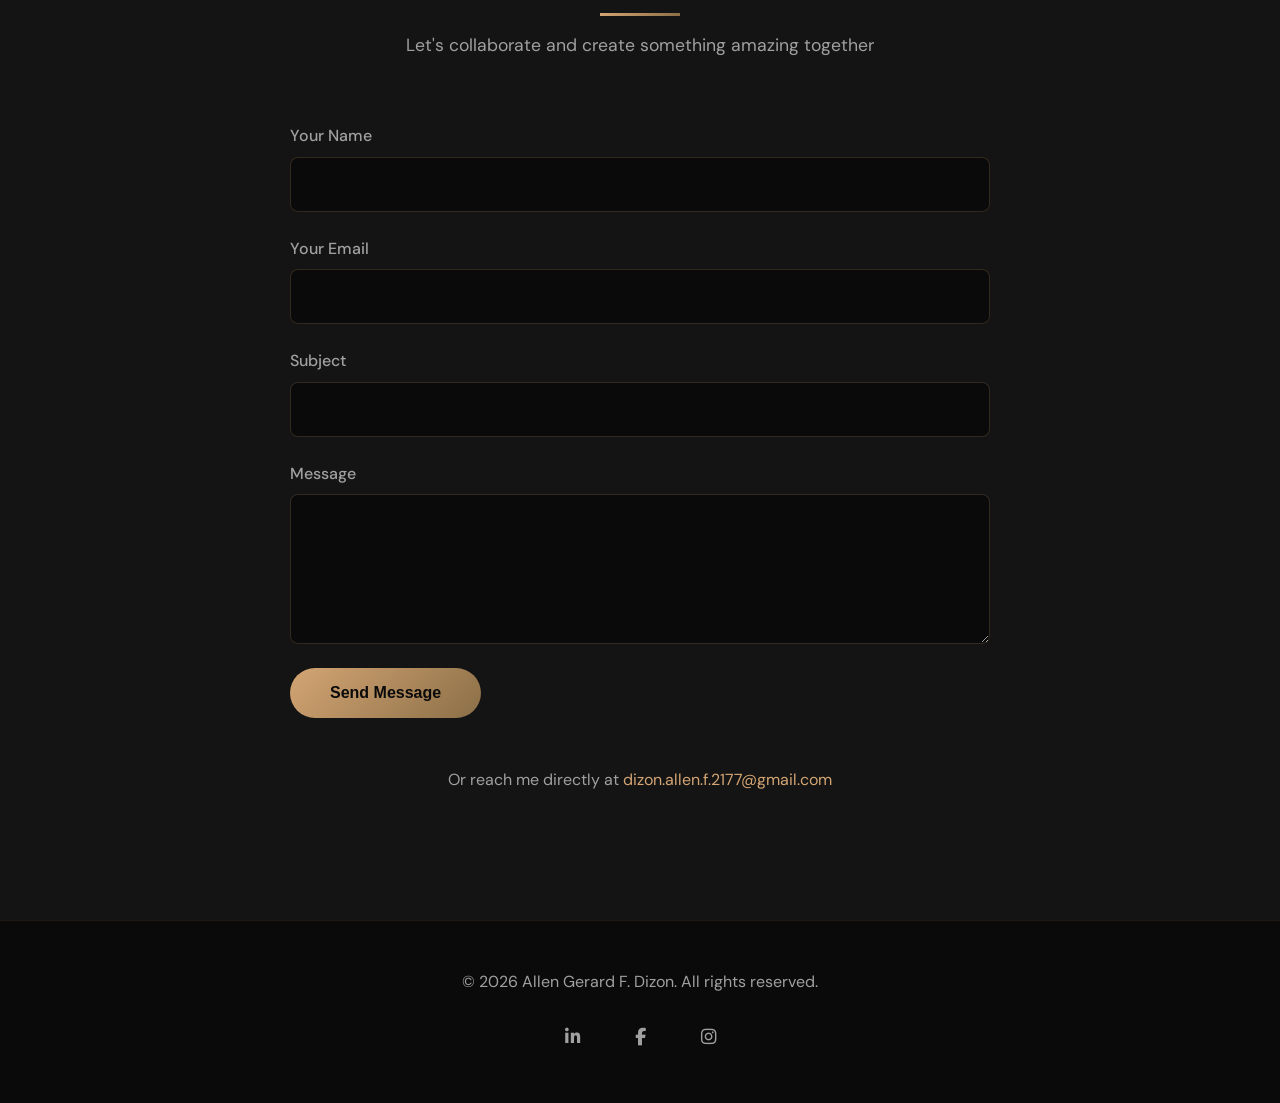
==== commit 253ea288: "updated project section" ====
--- a/index.html
+++ b/index.html
@@ -129,163 +129,128 @@
             <p class="section-subtitle">A showcase of my recent work and creative solutions</p>
             
             <div class="projects-grid">
-<!-- Project 1 -->
-                <div class="project-card">
+                <div class="project-card project-card--hero" data-tags="ui-design figma">
                     <div class="project-image">
                         <img src="image/Lounge.png" alt="Lounge Project Website">
-                    </div>
-                    <div class="project-content">
-                        <h3>LOUNGE</h3>
-                        <div class="project-tags">
-                            <span class="tag">UI Design</span>
-                            <span class="tag">Figma</span>
-                            <span class="tag">Parallax Animation</span>
-                        </div>
-                        <p>A modern e-commerce clothing brand landing page featuring parallax animations and smooth interactions. Designed with an elegant, minimalist aesthetic for seamless browsing experience.</p>
-                        <div class="project-links">
-                            <a href="https://www.figma.com/design/PRkcHU6rW8PyLgAFTJdFLW/LOUNGE--E-Commerce-Clothing-Brand-Landing-Page-?node-id=0-1&p=f&t=Ee4859Rj9Dltjy1x-0" class="project-link link-figma" target="_blank">View Prototype</a>
-                        </div>
-                    </div>
-                </div>
-<!-- Project 2 -->
-                <div class="project-card">
+                        <div class="project-overlay">
+                            <div class="project-overlay-content">
+                                <h3>LOUNGE</h3>
+                                <p>E-commerce UI Design</p>
+                                <div class="project-overlay-links">
+                                    <a href="https://www.figma.com/design/PRkcHU6rW8PyLgAFTJdFLW/LOUNGE--E-Commerce-Clothing-Brand-Landing-Page-?node-id=0-1&p=f&t=Ee4859Rj9Dltjy1x-0" class="project-overlay-link" target="_blank">View Prototype</a>
+                                </div>
+                            </div>
+                        </div>
+                    </div>
+                </div>
+
+                <div class="project-card project-card--tall" data-tags="ui-design figma">
                     <div class="project-image">
                         <img src="image/Steap.png" alt="Steap Tea Shop Project">
-                    </div>
-                    <div class="project-content">
-                        <h3>STEAP</h3>
-                        <div class="project-tags">
-                            <span class="tag">UI Design</span>
-                            <span class="tag">E-commerce</span>
-                            <span class="tag">Figma Animation</span>
-                        </div>
-                        <p>An elegant tea shop e-commerce design featuring a calming, earth-toned aesthetic with smooth animations. The design emphasizes mindful tea experiences with curated collections and interactive product showcases with a collective brew guides.</p>
-                        <div class="project-links">
-                            <a href="https://www.figma.com/design/oknsCalFghjItYeMdaWnyv/STEAP---UI-WEB-DESIGN-TEA-SHOP?m=auto&t=YJCju9HEMIv6HAzU-6" class="project-link link-figma" target="_blank">View Prototype</a>
-                        </div>
-                    </div>
-                </div>
-<!-- Project 3 -->
-                <div class="project-card">
+                        <div class="project-overlay">
+                            <div class="project-overlay-content">
+                                <h3>STEAP</h3>
+                                <p>Tea Shop UI Design</p>
+                                <div class="project-overlay-links">
+                                    <a href="https://www.figma.com/design/oknsCalFghjItYeMdaWnyv/STEAP---UI-WEB-DESIGN-TEA-SHOP?m=auto&t=YJCju9HEMIv6HAzU-6" class="project-overlay-link" target="_blank">View Prototype</a>
+                                </div>
+                            </div>
+                        </div>
+                    </div>
+                </div>
+
+                <div class="project-card" data-tags="mobile ui-design figma">
                     <div class="project-image">
                         <img src="image/Plaits.png" alt="Plaits Meal Planner App">
-                    </div>
-                    <div class="project-content">
-                        <h3>PLAITS</h3>
-                        <div class="project-tags">
-                            <span class="tag">Mobile UI</span>
-                            <span class="tag">UX Design</span>
-                            <span class="tag">Meal Planning</span>
-                        </div>
-                        <p>A mobile meal planner app featuring an intuitive interface for organizing daily meals. Designed with warm, earthy tones and a clean layout to make meal planning effortless and enjoyable.</p>
-                        <div class="project-links">
-                            <a href="Plaits.html" class="project-link link-live">View Case Study</a>
-                            <a href="https://www.figma.com/design/HugXcCj4IJ6J664LeYZRm7/PLAITS--MOBILE-UI-FOR-MEAL-PLANNER-?m=auto&t=YJCju9HEMIv6HAzU-6" class="project-link link-figma" target="_blank">View Prototype</a>
-                        </div>
-                    </div>
-                </div>
-
-                <!-- Project 4: CYBERPROTECT -->
-                <div class="project-card">
+                        <div class="project-overlay">
+                            <div class="project-overlay-content">
+                                <h3>PLAITS</h3>
+                                <p>Mobile UI Design</p>
+                                <div class="project-overlay-links">
+                                    <a href="Plaits.html" class="project-overlay-link" target="_blank">Case Study</a>
+                                    <a href="https://www.figma.com/design/HugXcCj4IJ6J664LeYZRm7/PLAITS--MOBILE-UI-FOR-MEAL-PLANNER-?m=auto&t=YJCju9HEMIv6HAzU-6" class="project-overlay-link" target="_blank">View Prototype</a>
+                                </div>
+                            </div>
+                        </div>
+                    </div>
+                </div>
+
+                <div class="project-card" data-tags="web-dev ui-design">
                     <div class="project-image">
                         <img src="image/Cyberprotect.png" alt="Cyberprotect Project">
-                    </div>
-                    <div class="project-content">
-                        <h3>CYBERPROTECT</h3>
-                        <div class="project-tags">
-                            <span class="tag">Cybersecurity</span>
-                            <span class="tag">Gamification</span>
-                            <span class="tag">Web Development</span>
-                        </div>
-                        <p>A gamified cybersecurity website that makes learning about digital security engaging and interactive through game-based elements and challenges.</p>
-                        <div class="project-links">
-                            <a href="https://cyberprotectapp.vercel.app/?fbclid=IwY2xjawP-LCZleHRuA2FlbQIxMQBzcnRjBmFwcF9pZAEwAAEeaLaxFyXbKtk85XIv7jsVps27LJydNQS289-NV2dJEz11q187roi1cfFm960_aem_a6p16ZBbHIJnnDim0bocFg" class="project-link link-live" target="_blank">View Live Site</a>
-                        </div>
-                    </div>
-                </div>
-                                <!-- Project 5: Kassandra-Portfolio -->
-                <div class="project-card">
-                    <div class="project-image">
-                        <img src="image/kass-portfolio.png" alt="Cyberprotect Project">
-                    </div>
-                    <div class="project-content">
-                        <h3>KASSANDRA PORTFOLIO</h3>
-                        <div class="project-tags">
-                            <span class="tag">Portfolio</span>
-                            <span class="tag">Freelance Client</span>
-                            <span class="tag">Parallax Design</span>
-                            <span class="tag">Web Development</span>
-                        </div>
-                        <p>A simple web design featuring the experiences, skills, and expertise of Mrs. Kassandra Tsihlis' portfolio.</p>
-                        <div class="project-links">
-                            <a href="https://kass-portfolio.vercel.app/" class="project-link link-live" target="_blank">View Live Site</a>
-                        </div>
-                    </div>
-                </div>
-<!-- Project 6: GameNest -->
-<div class="project-card">
-    <div class="project-image">
-        <img src="image/GameNest.png" alt="GameNest Rental Device Web App">
-    </div>
-    <div class="project-content">
-        <h3>GAMENEST</h3>
-        <p class="project-internship">Internship Capstone — IntelliSeven Technology Solutions Inc.</p>
-        <div class="project-tags">
-            <span class="tag">UI/UX Design</span>
-            <span class="tag">Figma</span>
-            <span class="tag">Web App</span>
-            <span class="tag">KYC Flow</span>
-        </div>
-        <p>A full-featured rental device web app with KYC verification, device browsing, and a complete checkout flow. Designed with a bold dark aesthetic for gamers renting high-end mobile and gaming devices.</p>
-        <div class="project-links">
-            <a href="Gamenest.html" class="project-link link-live">View Case Study</a>
-            <a href="https://www.figma.com/design/omIHF0Zj5SA17Bl1RzQAAb/GameNest--Rental-Device-Web-App-?node-id=0-1&t=IuMZwWoB9HvccRnP-1" class="project-link link-figma" target="_blank">View Prototype</a>
-        </div>
-    </div>
-</div>
-
-<!-- Project 7: VIPTutors Redesign -->
-<div class="project-card">
-    <div class="project-image">
-        <img src="image/VIPTutors.png" alt="VIPTutors Redesign Project">
-    </div>
-    <div class="project-content">
-        <h3>VIPTUTORSCO.</h3>
-        <p class="project-internship">Homepage Redesign</p>
-        <div class="project-tags">
-            <span class="tag">UI/UX Design</span>
-            <span class="tag">Figma</span>
-            <span class="tag">Web App</span>
-            <span class="tag">Learning Platform</span>
-        </div>
-        <p>A redesigned homepage for VIPTutors, focusing on improving user experience and engagement for their online learning platform.</p>
-        <div class="project-links">
-            <a href="https://www.figma.com/design/PrKWDKk0X7A5gYB13Smn43/Task-1---Redesign-Static-Page-Tutor?node-id=2-2&t=I9EvbMsdnGXgIS92-1" class="project-link link-figma" target="_blank">View Prototype</a>
-        </div>
-    </div>
-</div>
-
-<!-- Project 8: HIVE -->
-<div class="project-card">
-    <div class="project-image">
-        <img src="image/hive.png" alt="HIVE Web and Mobile To-Do App">
-    </div>
-    <div class="project-content">
-        <h3>HIVE</h3>
-        <p class="project-internship">Skill Test — FrostDesign × BusyBee</p>
-        <div class="project-tags">
-            <span class="tag">UI/UX Design</span>
-            <span class="tag">Figma</span>
-            <span class="tag">Web App</span>
-            <span class="tag">Mobile App</span>
-        </div>
-        <p>A cross-platform task management app designed for both web and mobile. Features a dashboard, task list, task detail, and completed view — built with a warm amber design system focused on clarity and daily productivity.</p>
-        <div class="project-links">
-            <a href="https://www.figma.com/design/hZHu3EqzDc0VFnXoiww9y7/Hive---Web-and-Mobile-App-for-To-do-List-Tasks?node-id=0-1&t=uSHL6EY3lvVoc6jg-1" class="project-link link-figma" target="_blank">View Prototype</a>
-        </div>
-    </div>
-</div>
-</div>
+                        <div class="project-overlay">
+                            <div class="project-overlay-content">
+                                <h3>CYBERPROTECT</h3>
+                                <p>Web Development</p>
+                                <div class="project-overlay-links">
+                                    <a href="https://cyberprotectapp.vercel.app/?fbclid=IwY2xjawP-LCZleHRuA2FlbQIxMQBzcnRjBmFwcF9pZAEwAAEeaLaxFyXbKtk85XIv7jsVps27LJydNQS289-NV2dJEz11q187roi1cfFm960_aem_a6p16ZBbHIJnnDim0bocFg" class="project-overlay-link" target="_blank">View Live Site</a>
+                                </div>
+                            </div>
+                        </div>
+                    </div>
+                </div>
+
+                <div class="project-card project-card--hero" data-tags="web-dev ui-design figma">
+                    <div class="project-image">
+                        <img src="image/GameNest.png" alt="GameNest Rental Device Web App">
+                        <div class="project-overlay">
+                            <div class="project-overlay-content">
+                                <h3>GAMENEST</h3>
+                                <p>Internship Capstone</p>
+                                <div class="project-overlay-links">
+                                    <a href="Gamenest.html" class="project-overlay-link" target="_blank">Case Study</a>
+                                    <a href="https://www.figma.com/design/omIHF0Zj5SA17Bl1RzQAAb/GameNest--Rental-Device-Web-App-?node-id=0-1&t=IuMZwWoB9HvccRnP-1" class="project-overlay-link" target="_blank">View Prototype</a>
+                                </div>
+                            </div>
+                        </div>
+                    </div>
+                </div>
+
+                <div class="project-card" data-tags="web-dev ui-design figma">
+                    <div class="project-image">
+                        <img src="image/VIPTutors.png" alt="VIPTutors Redesign Project">
+                        <div class="project-overlay">
+                            <div class="project-overlay-content">
+                                <h3>VIPTUTORSCO.</h3>
+                                <p>Homepage Redesign</p>
+                                <div class="project-overlay-links">
+                                    <a href="https://www.figma.com/design/PrKWDKk0X7A5gYB13Smn43/Task-1---Redesign-Static-Page-Tutor?node-id=2-2&t=I9EvbMsdnGXgIS92-1" class="project-overlay-link" target="_blank">View Prototype</a>
+                                </div>
+                            </div>
+                        </div>
+                    </div>
+                </div>
+
+                <div class="project-card" data-tags="web-dev ui-design figma">
+                    <div class="project-image">
+                        <img src="image/kass-portfolio.png" alt="Kassandra Portfolio Project">
+                        <div class="project-overlay">
+                            <div class="project-overlay-content">
+                                <h3>KASSANDRA PORTFOLIO</h3>
+                                <p>Portfolio Web Design</p>
+                                <div class="project-overlay-links">
+                                    <a href="https://kass-portfolio.vercel.app/" class="project-overlay-link" target="_blank">View Live Site</a>
+                                </div>
+                            </div>
+                        </div>
+                    </div>
+                </div>
+
+                <div class="project-card" data-tags="mobile web-dev ui-design figma">
+                    <div class="project-image">
+                        <img src="image/hive.png" alt="HIVE Web and Mobile To-Do App">
+                        <div class="project-overlay">
+                            <div class="project-overlay-content">
+                                <h3>HIVE</h3>
+                                <p>Web & Mobile UI Design</p>
+                                <div class="project-overlay-links">
+                                    <a href="https://www.figma.com/design/hZHu3EqzDc0VFnXoiww9y7/Hive---Web-and-Mobile-App-for-To-do-List-Tasks?node-id=0-1&t=uSHL6EY3lvVoc6jg-1" class="project-overlay-link" target="_blank">View Prototype</a>
+                                </div>
+                            </div>
+                        </div>
+                    </div>
+                </div>
+            </div>
         </div>
     </section>
 
--- a/styles.css
+++ b/styles.css
@@ -389,44 +389,108 @@
     line-height: 1.7;
 }
 
-/* Projects */
+/* =============================================
+   PROJECTS SECTION
+   ============================================= */
+
 #projects {
     background: var(--bg-secondary);
 }
 
+.project-filters {
+    display: flex;
+    flex-wrap: wrap;
+    gap: 0.75rem;
+    margin: 1.5rem 0 1.5rem;
+}
+
+.filter-pill {
+    appearance: none;
+    border: 1px solid rgba(212, 165, 116, 0.22);
+    background: rgba(212, 165, 116, 0.06);
+    color: var(--text-secondary);
+    border-radius: 999px;
+    padding: 0.7rem 1.1rem;
+    font: inherit;
+    font-size: 0.92rem;
+    font-weight: 600;
+    cursor: pointer;
+    transition: all 0.25s ease;
+}
+
+.filter-pill:hover {
+    border-color: rgba(212, 165, 116, 0.45);
+    color: var(--text-primary);
+    transform: translateY(-1px);
+}
+
+.filter-pill.is-active {
+    background: var(--gradient-1);
+    border-color: var(--accent);
+    color: var(--bg-primary);
+    box-shadow: 0 10px 24px rgba(212, 165, 116, 0.18);
+}
+
+/* Masonry: flex row of equal columns */
 .projects-grid {
-    display: grid;
-    grid-template-columns: repeat(2, 1fr);
-    gap: 3rem;
+    display: flex;
+    align-items: flex-start;
+    gap: 12px;
     margin-top: 3rem;
 }
 
+.masonry-col {
+    flex: 1;
+    display: flex;
+    flex-direction: column;
+    gap: 12px;
+    min-width: 0;
+}
+
+/* Cards */
 .project-card {
+    position: relative;
+    width: 100%;
     background: var(--bg-primary);
     border-radius: 20px;
     overflow: hidden;
-    transition: all 0.3s ease;
+    transition: transform 0.3s ease, box-shadow 0.3s ease;
     border: 1px solid rgba(212, 165, 116, 0.1);
 }
 
-.project-card:hover {
-    transform: translateY(-10px);
+.project-card.is-hovered,
+.project-card:focus-within {
+    transform: translateY(-6px);
     box-shadow: var(--shadow-glow);
 }
 
+.project-card.is-hovered .project-image img,
+.project-card:focus-within .project-image img {
+    transform: scale(1.03);
+}
+
+/* Image container: natural height driven by image */
 .project-image {
     width: 100%;
-    height: 300px;
+    position: relative;
+    overflow: hidden;
     background: linear-gradient(135deg, #1a1a1a 0%, #2a2a2a 100%);
-    display: flex;
-    align-items: center;
-    justify-content: center;
-    font-size: 3rem;
-    color: var(--accent);
-    overflow: hidden;
-    position: relative;
-}
-
+}
+
+.project-image img {
+    width: 100%;
+    height: auto;
+    display: block;
+    transition: transform 0.3s ease;
+}
+
+/* Remove fixed heights — masonry handles layout now */
+.project-card--hero .project-image,
+.project-card--tall .project-image {
+    height: auto;
+}
+
+/* Badge */
 .badge-in-progress {
     position: absolute;
     top: 12px;
@@ -443,13 +507,78 @@
     pointer-events: none;
 }
 
-.project-image img {
+/* Overlay */
+.project-overlay {
+    position: absolute;
+    inset: 0;
+    display: flex;
+    align-items: center;
+    justify-content: center;
+    padding: 1.5rem;
+    background: rgba(0, 0, 0, 0.78);
+    opacity: 0;
+    transition: opacity 0.3s ease;
+    pointer-events: none;
+}
+
+.project-card.is-hovered .project-overlay,
+.project-card:focus-within .project-overlay {
+    opacity: 1;
+    pointer-events: auto;
+}
+
+.project-overlay-content {
     width: 100%;
-    height: 100%;
-    object-fit: cover;
-    object-position: center;
-}
-
+    max-width: 320px;
+    text-align: center;
+    color: var(--text-primary);
+}
+
+.project-overlay-content h3 {
+    margin-bottom: 0.35rem;
+    font-family: 'Playfair Display', serif;
+    font-size: 1.7rem;
+    font-weight: 700;
+    color: #ffffff;
+}
+
+.project-overlay-content p {
+    margin-bottom: 1rem;
+    color: rgba(255, 255, 255, 0.75);
+    font-size: 0.9rem;
+    line-height: 1.5;
+}
+
+.project-overlay-links {
+    display: flex;
+    justify-content: center;
+    gap: 0.65rem;
+    flex-wrap: wrap;
+}
+
+.project-overlay-link {
+    display: inline-flex;
+    align-items: center;
+    justify-content: center;
+    padding: 0.6rem 1rem;
+    border-radius: 999px;
+    border: 1px solid rgba(255, 255, 255, 0.35);
+    color: #ffffff;
+    text-decoration: none;
+    font-weight: 600;
+    font-size: 0.85rem;
+    background: rgba(255, 255, 255, 0.08);
+    transition: all 0.25s ease;
+    pointer-events: auto;
+}
+
+.project-overlay-link:hover {
+    background: rgba(255, 255, 255, 0.18);
+    border-color: rgba(255, 255, 255, 0.6);
+    transform: translateY(-1px);
+}
+
+/* Legacy content styles (kept in case used elsewhere) */
 .project-content {
     padding: 2rem;
 }
@@ -470,17 +599,22 @@
 
 .tag {
     padding: 0.4rem 1rem;
-    background: rgba(212, 165, 116, 0.1);
+    background: rgba(212, 165, 116, 0.08);
     color: var(--accent);
     border-radius: 20px;
     font-size: 0.85rem;
     border: 1px solid rgba(212, 165, 116, 0.2);
 }
 
-.project-content p {
+.project-content > p:not(.project-internship) {
     color: var(--text-secondary);
     margin-bottom: 1.5rem;
-    line-height: 1.7;
+    line-height: 1.55;
+    line-clamp: 2;
+    display: -webkit-box;
+    -webkit-line-clamp: 2;
+    -webkit-box-orient: vertical;
+    overflow: hidden;
 }
 
 .project-links {
@@ -524,7 +658,18 @@
     box-shadow: 0 5px 20px rgba(212, 165, 116, 0.3);
 }
 
-/* Resume Section */
+/* GameNest internship label */
+.project-internship {
+    font-size: 0.8rem;
+    font-style: italic;
+    opacity: 0.6;
+    margin: 0.25rem 0 0.5rem;
+}
+
+/* =============================================
+   RESUME SECTION
+   ============================================= */
+
 .resume-section {
     margin-top: 3rem;
 }
@@ -707,7 +852,6 @@
     color: var(--accent);
 }
 
-/* SVG icon sizing inside social links */
 .social-links a svg {
     width: 1.25rem;
     height: 1.25rem;
@@ -717,7 +861,6 @@
 
 .social-links a svg { fill: currentColor; }
 
-/* Font Awesome icon sizing and focus styles */
 .social-link {
     color: var(--text-secondary);
     display: inline-flex;
@@ -798,14 +941,6 @@
     line-height: 1.6;
 }
 
-/* GameNest internship label */
-.project-internship {
-    font-size: 0.8rem;
-    font-style: italic;
-    opacity: 0.6;
-    margin: 0.25rem 0 0.5rem;
-}
-/* Certificate link */
 .cert-link {
     display: inline-block;
     margin-top: 0.75rem;
@@ -820,6 +955,7 @@
 .cert-link:hover {
     opacity: 1;
 }
+
 /* Hamburger button */
 .nav-toggle {
     display: none;
@@ -866,9 +1002,11 @@
     transform: translateY(-8px) rotate(-45deg);
 }
 
-/* Responsive Design - Tablet */
+/* =============================================
+   RESPONSIVE
+   ============================================= */
+
 @media (max-width: 768px) {
-    /* Navigation */
     .nav-toggle {
         display: flex;
     }
@@ -886,7 +1024,6 @@
         gap: 0 !important;
     }
 
-    /* Nav Menu - Sliding mobile panel */
     .nav-menu {
         display: flex;
         position: fixed;
@@ -942,12 +1079,10 @@
         color: var(--accent);
     }
 
-    /* Container */
     .container {
         padding: 0 1.5rem;
     }
 
-    /* Hero Section */
     .hero-content h1 {
         font-size: 2.5rem;
     }
@@ -965,7 +1100,6 @@
         font-size: 0.95rem;
     }
 
-    /* Sections */
     section {
         padding: 4rem 0;
         min-height: auto;
@@ -985,7 +1119,6 @@
         margin-bottom: 2.5rem;
     }
 
-    /* About Section */
     .about-content,
     .resume-grid {
         grid-template-columns: 1fr;
@@ -1005,7 +1138,6 @@
         padding: 1.5rem;
     }
 
-    /* Services Grid */
     .services-grid {
         grid-template-columns: 1fr;
         gap: 1.5rem;
@@ -1022,18 +1154,24 @@
         font-size: 1.3rem;
     }
 
-    /* Projects Grid */
+    /* Projects: single column on mobile */
     .projects-grid {
-        grid-template-columns: 1fr;
-        gap: 1.5rem;
-    }
-
-    .project-card {
-        max-width: 100%;
-    }
-
-    .project-image {
-        height: 250px;
+        flex-direction: column;
+        gap: 12px;
+    }
+
+    .masonry-col {
+        width: 100%;
+    }
+
+    .project-filters {
+        gap: 0.5rem;
+        margin: 1.25rem 0 1.25rem;
+    }
+
+    .filter-pill {
+        padding: 0.6rem 0.95rem;
+        font-size: 0.85rem;
     }
 
     .project-content {
@@ -1063,7 +1201,6 @@
         font-size: 0.9rem;
     }
 
-    /* Form Elements */
     .form-group input,
     .form-group textarea {
         padding: 0.85rem;
@@ -1075,7 +1212,6 @@
         font-size: 0.95rem;
     }
 
-    /* Resume */
     .resume-column h3 {
         font-size: 1.5rem;
     }
@@ -1085,7 +1221,6 @@
         font-size: 0.95rem;
     }
 
-    /* Experience */
     .experience-header {
         flex-direction: column;
         gap: 0.25rem;
@@ -1101,9 +1236,7 @@
     }
 }
 
-/* Mobile Phones - Small */
 @media (max-width: 480px) {
-    /* Navigation */
     nav {
         padding: 1rem 0;
         border-bottom: 1px solid rgba(212, 165, 116, 0.1);
@@ -1128,7 +1261,6 @@
         height: 2px;
     }
 
-    /* Nav Menu */
     .nav-menu {
         top: 60px;
         max-height: calc(100vh - 60px);
@@ -1144,12 +1276,10 @@
         padding-left: 1.5rem;
     }
 
-    /* Container */
     .container {
         padding: 0 1rem;
     }
 
-    /* Hero Section */
     #home {
         min-height: 80vh;
         padding-top: 80px;
@@ -1178,7 +1308,6 @@
         margin-top: 1.5rem;
     }
 
-    /* Sections */
     section {
         padding: 3rem 0;
     }
@@ -1199,7 +1328,6 @@
         margin-bottom: 1.75rem;
     }
 
-    /* About Section */
     .about-content {
         gap: 1.5rem;
     }
@@ -1228,7 +1356,6 @@
         font-size: 1rem;
     }
 
-    /* Services */
     .services-grid {
         gap: 1rem;
         max-width: 420px;
@@ -1255,14 +1382,8 @@
         line-height: 1.6;
     }
 
-    /* Projects */
     .project-card {
         border-radius: 15px;
-    }
-
-    .project-image {
-        height: 200px;
-        border-radius: 15px 15px 0 0;
     }
 
     .project-content {
@@ -1296,11 +1417,10 @@
         font-size: 0.85rem;
     }
 
-    .project-content p {
+    .project-content > p:not(.project-internship) {
         font-size: 0.9rem;
     }
 
-    /* Resume */
     .resume-column h3 {
         font-size: 1.2rem;
         margin-bottom: 1.5rem;
@@ -1349,7 +1469,6 @@
         font-size: 0.9rem;
     }
 
-    /* Form */
     .contact-form {
         gap: 1rem;
     }
@@ -1376,7 +1495,6 @@
         width: 100%;
     }
 
-    /* Footer & Social */
     footer {
         padding: 2rem 0;
     }
@@ -1396,7 +1514,6 @@
     }
 }
 
-/* Extra Small Phones */
 @media (max-width: 360px) {
     .hero-content h1 {
         font-size: 1.5rem;
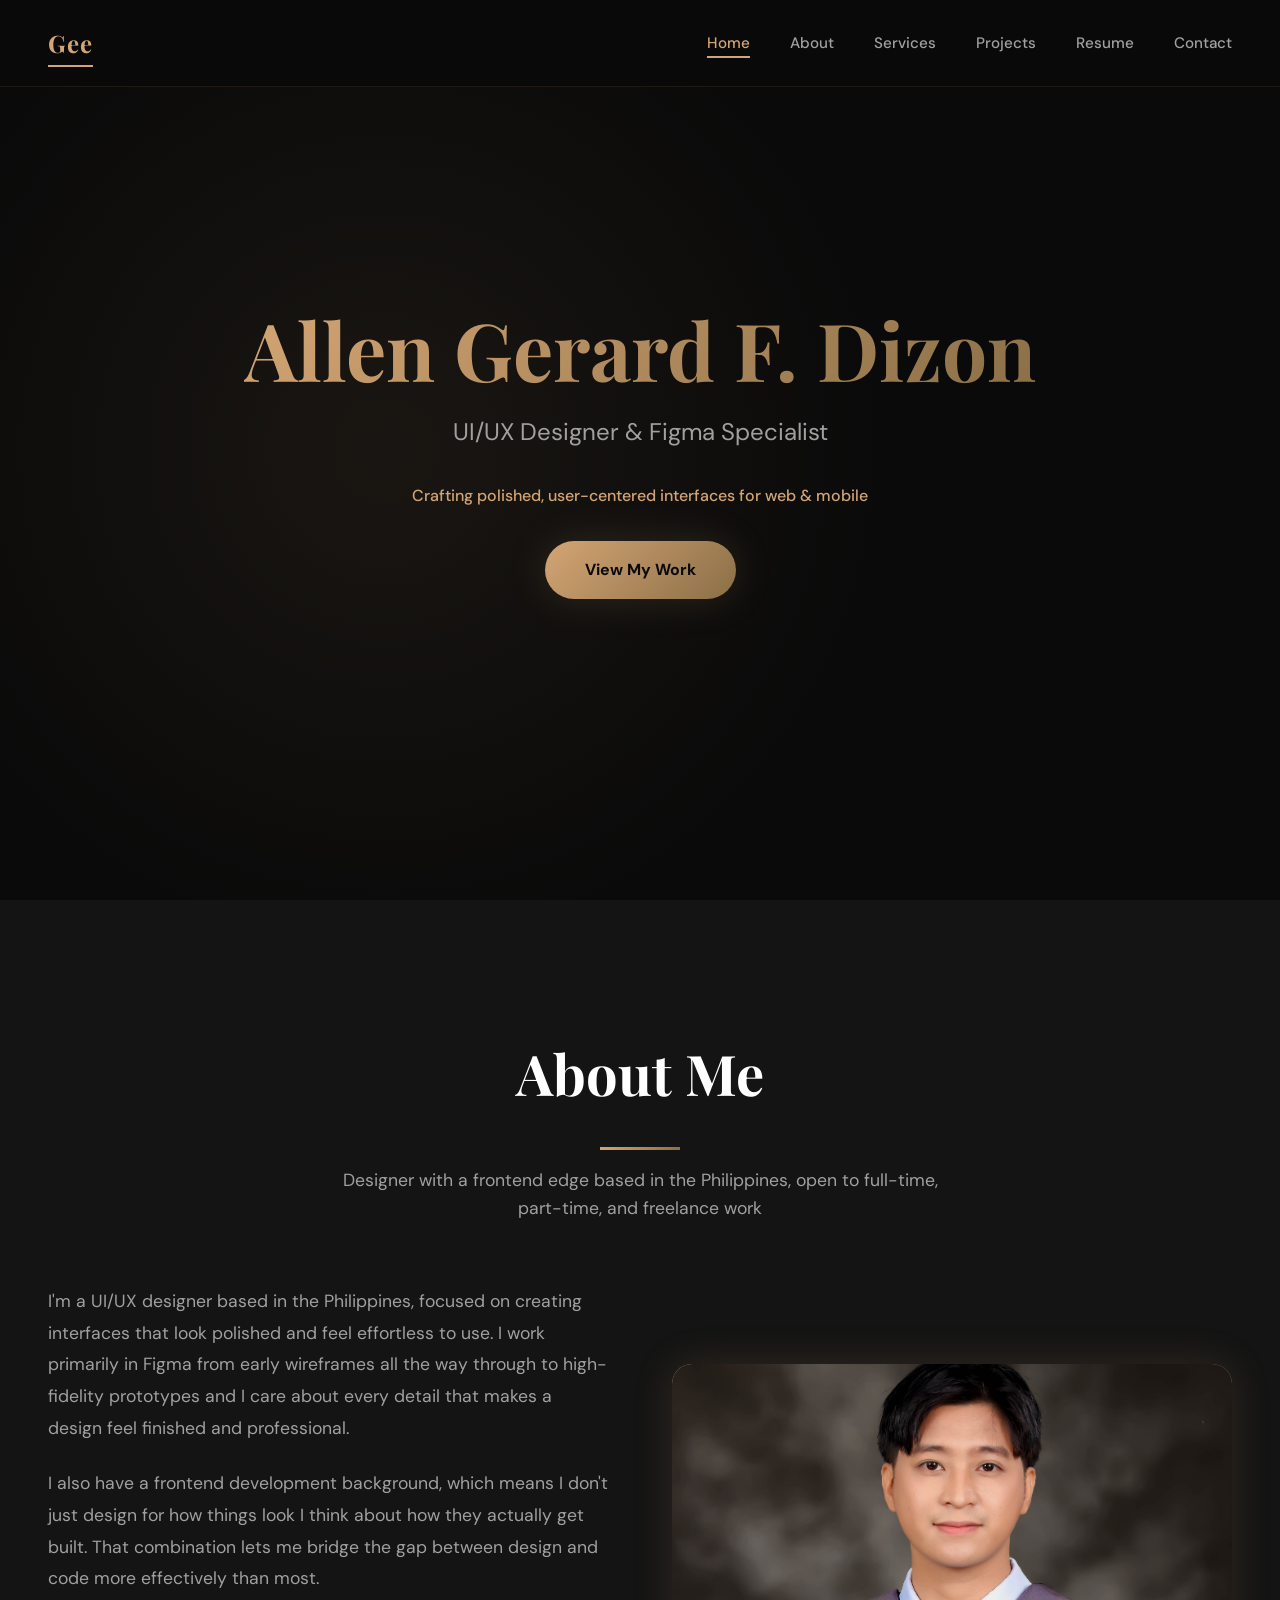
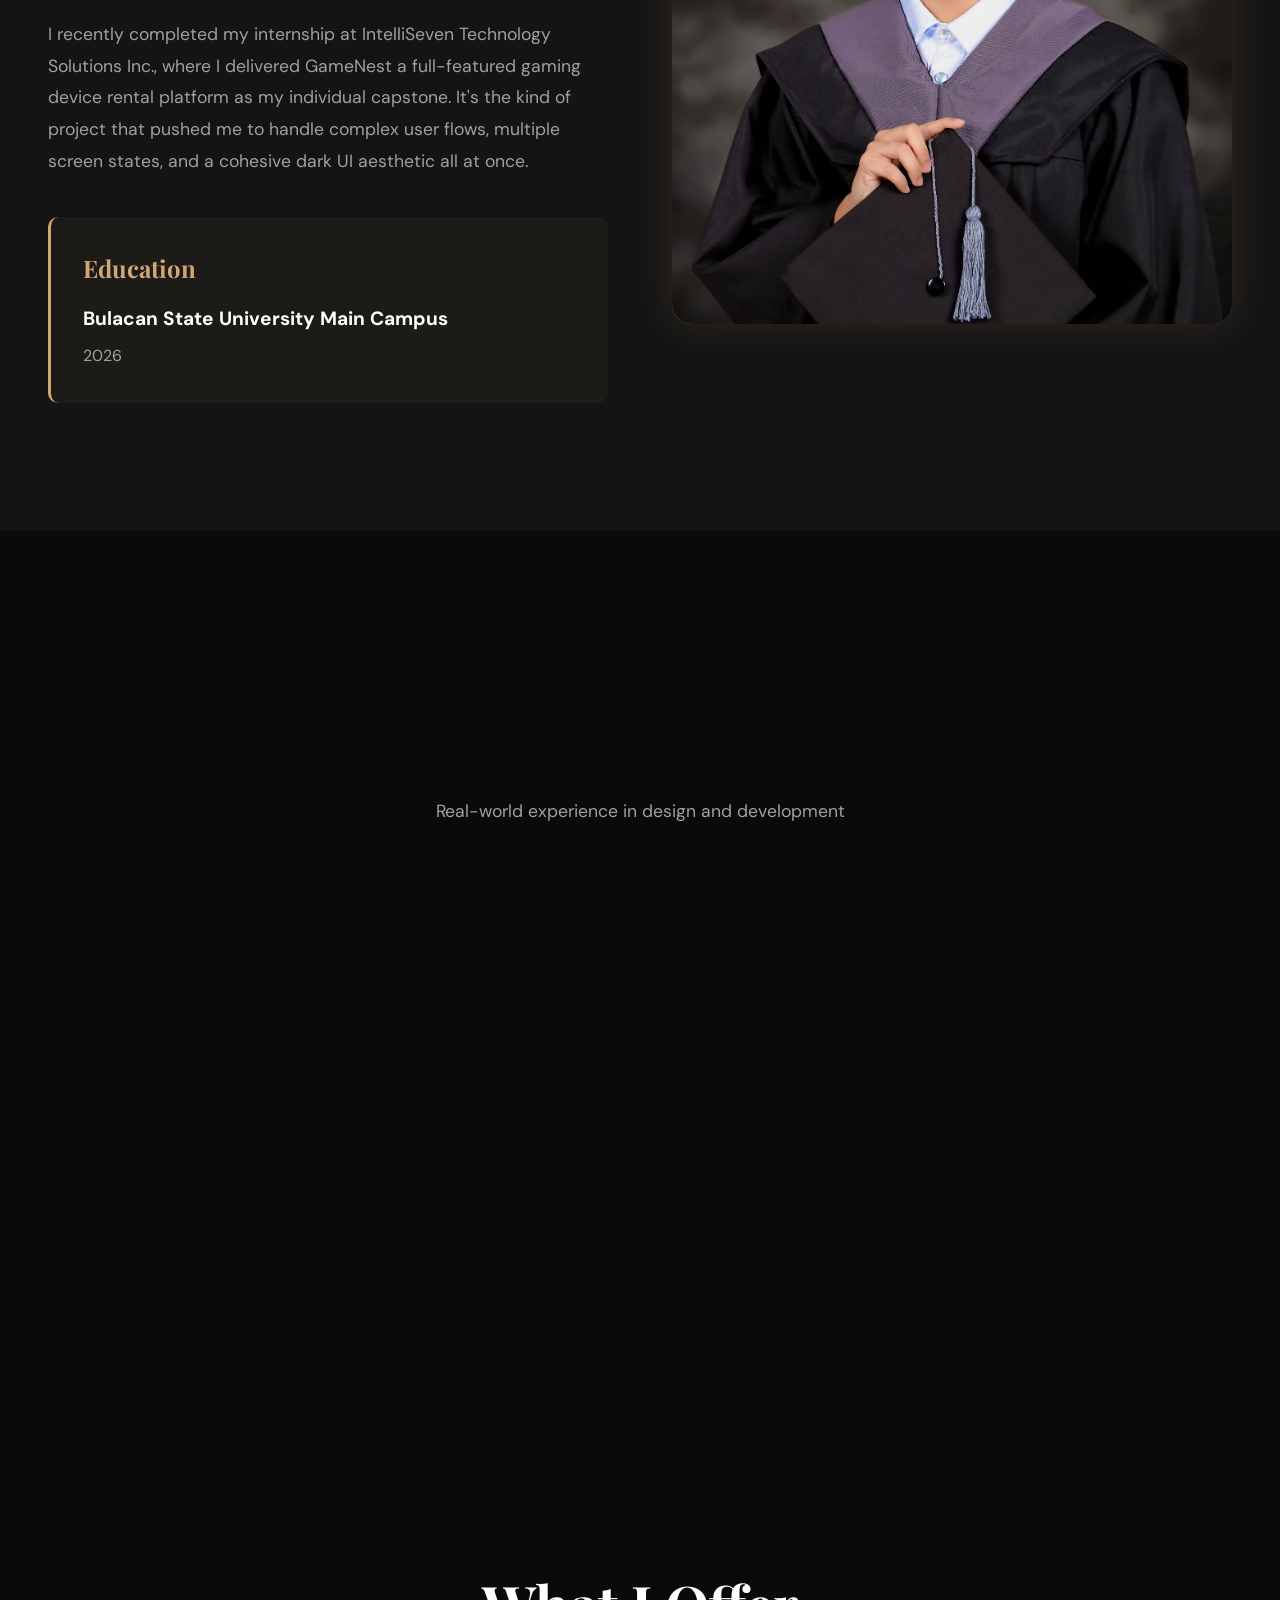
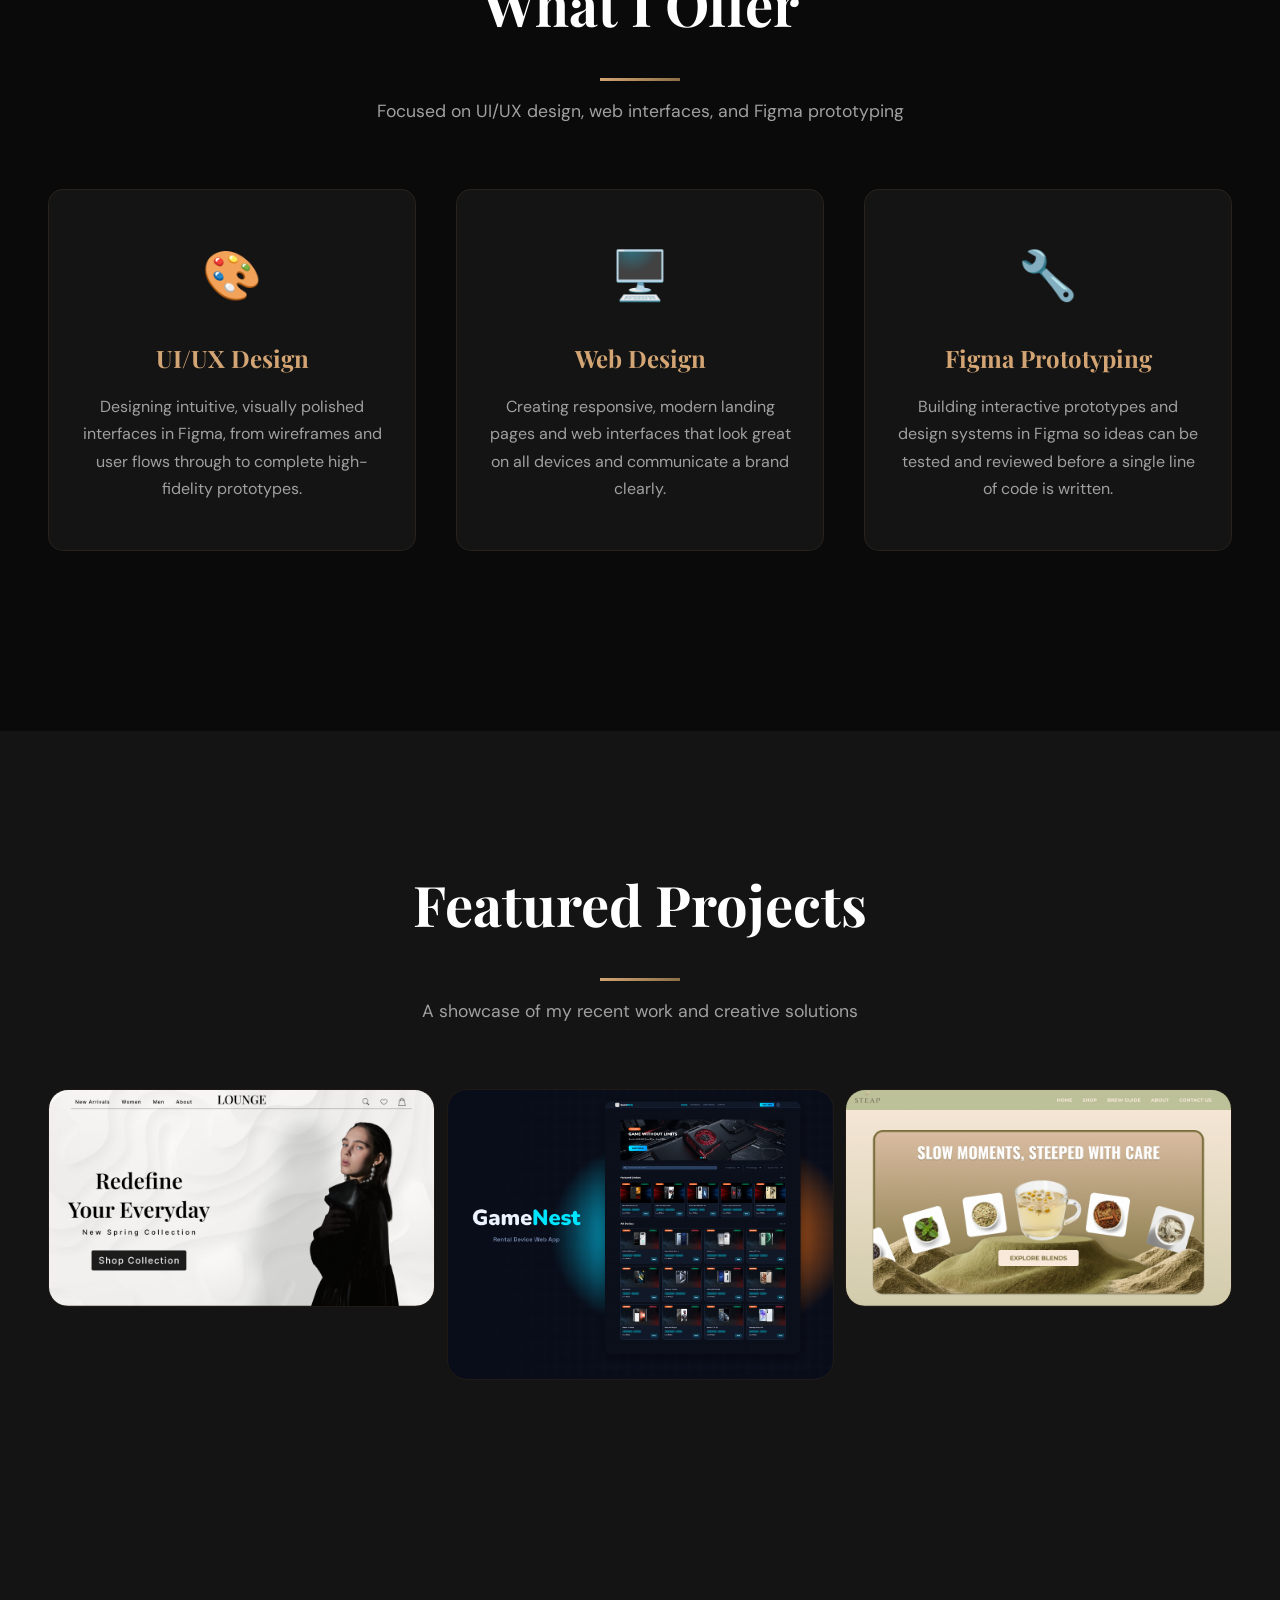
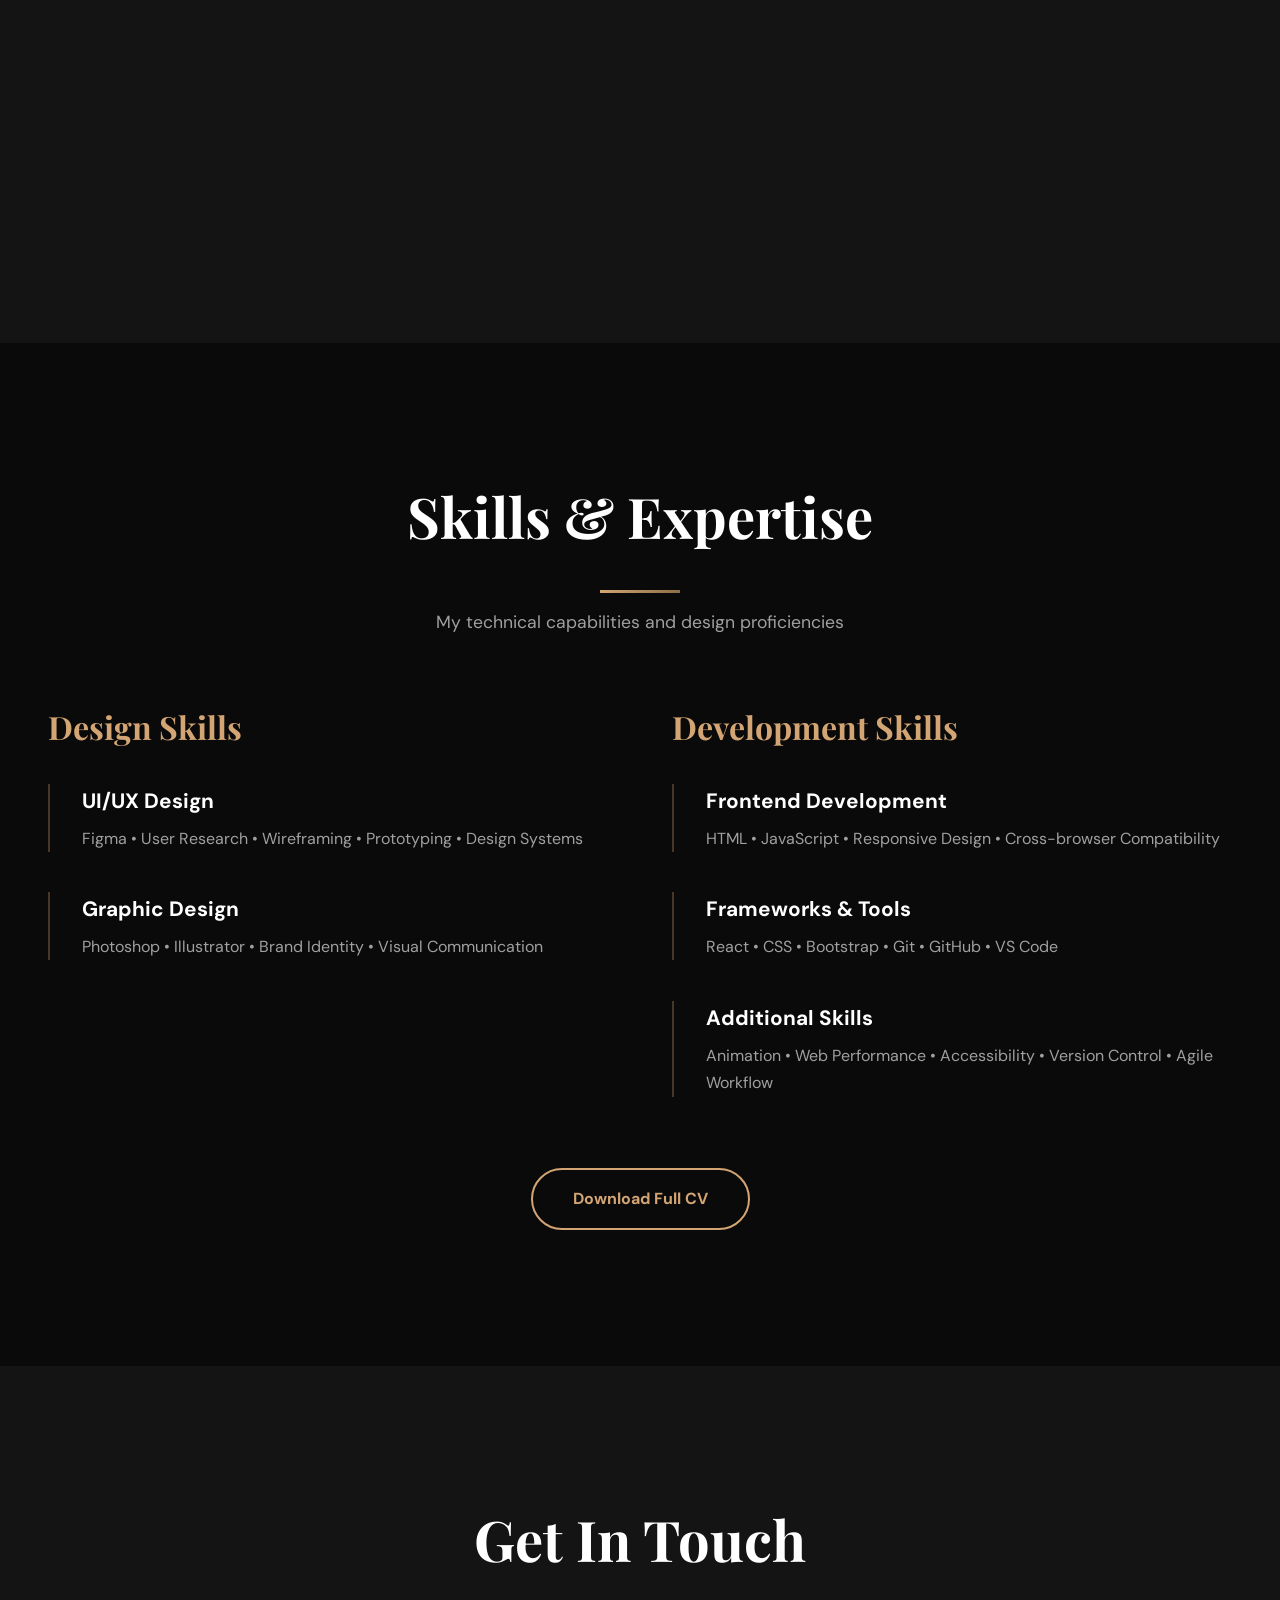
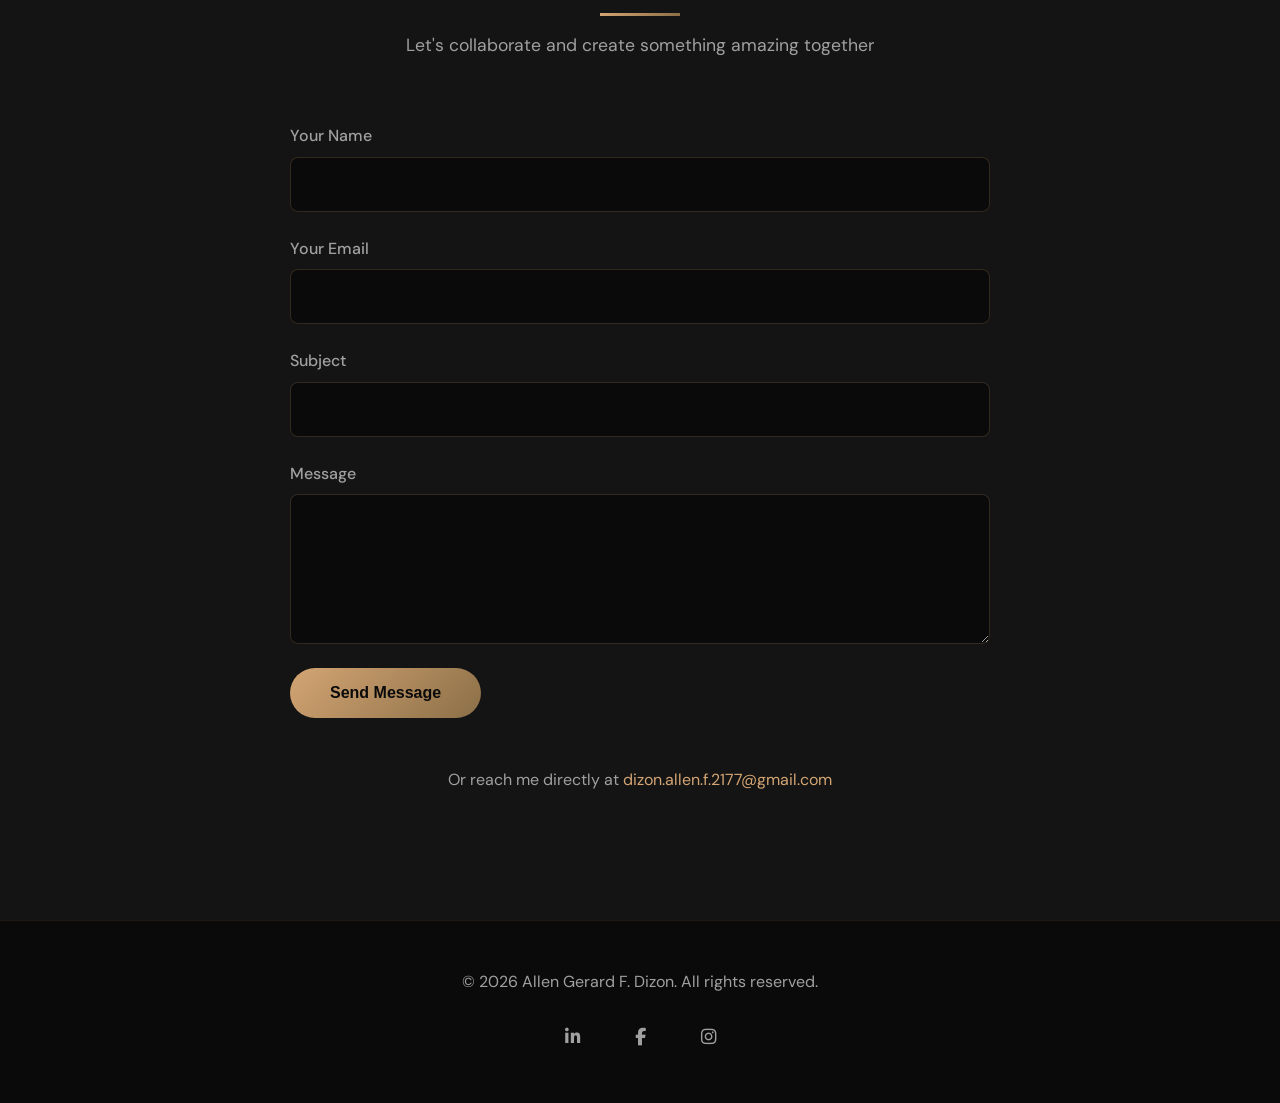
==== commit 807ddb93: "2026" ====
--- a/index.html
+++ b/index.html
@@ -55,7 +55,7 @@
                     <div class="education-box">
                         <h3>Education</h3>
                         <h4>Bulacan State University Main Campus</h4>
-                        <p class="edu-year">Expected Graduation: 2026</p>
+                        <p class="edu-year">2026</p>
                     </div>
                 </div>
                 
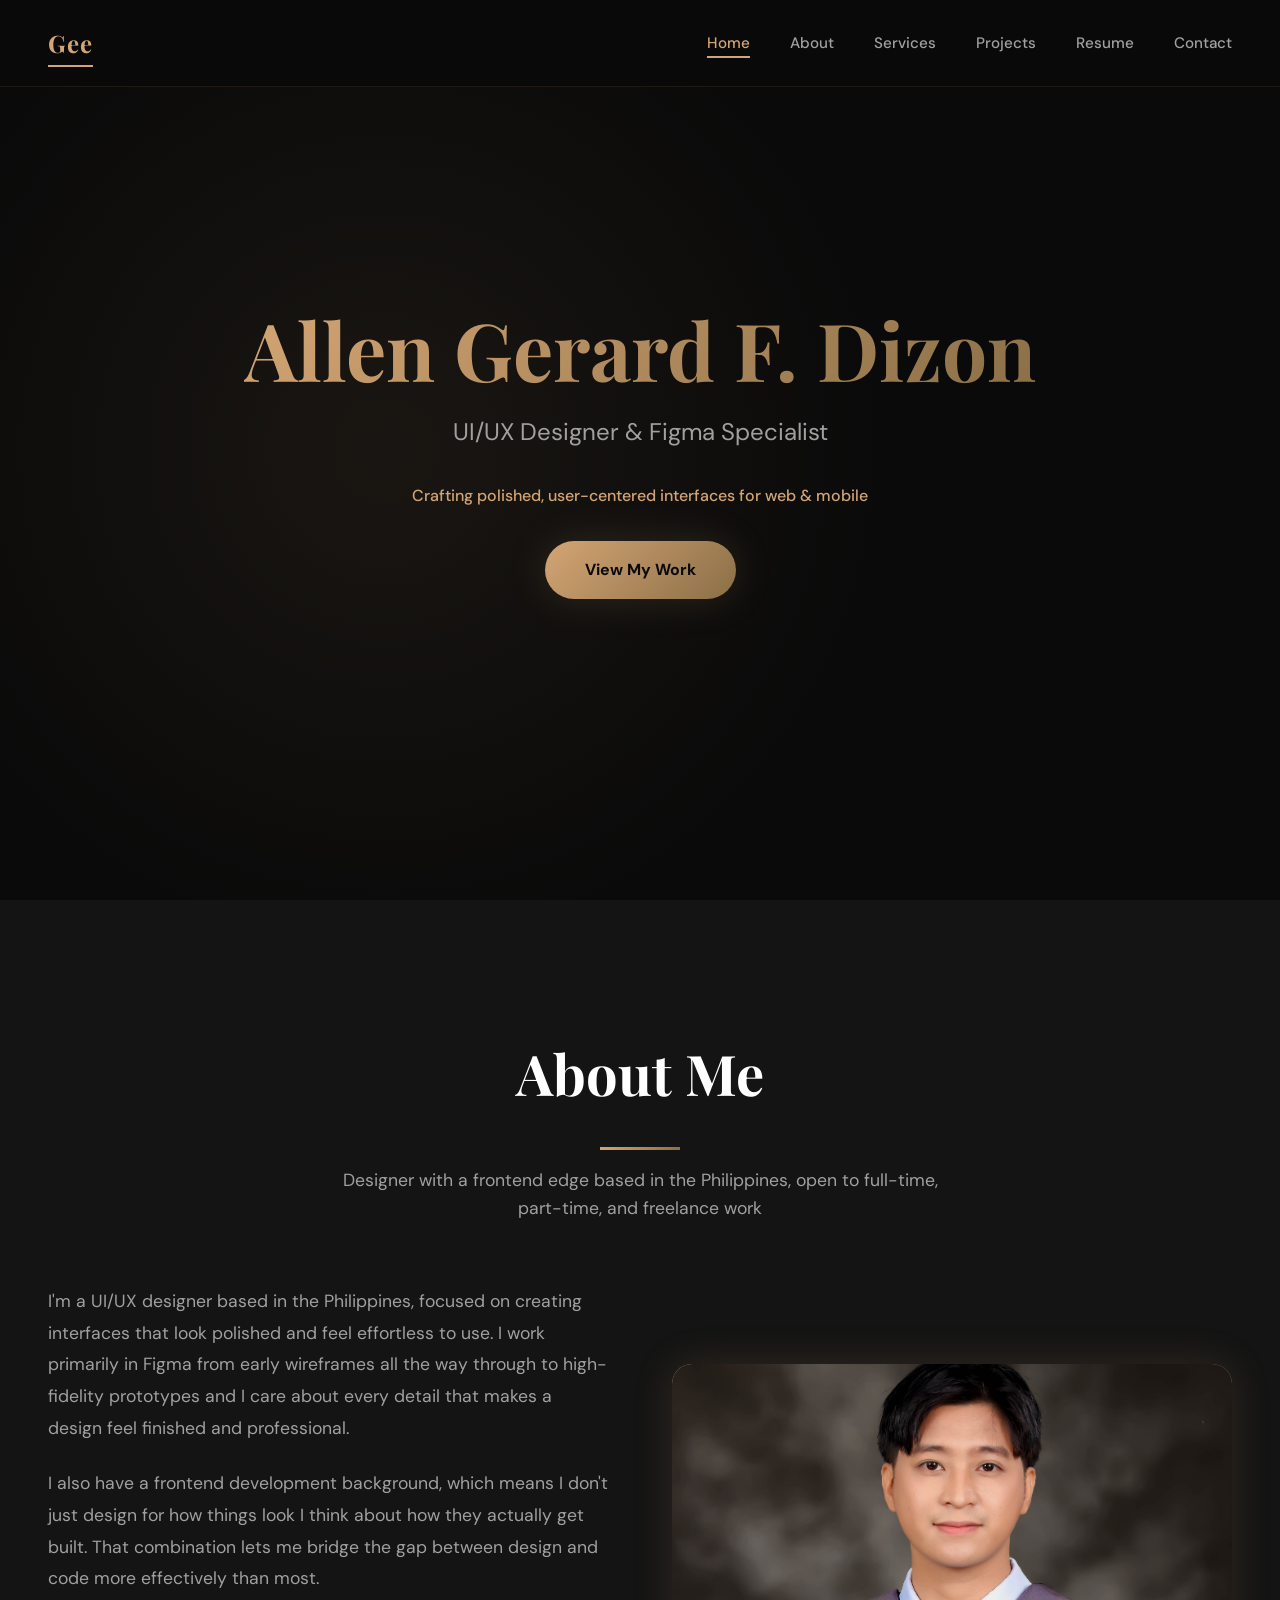
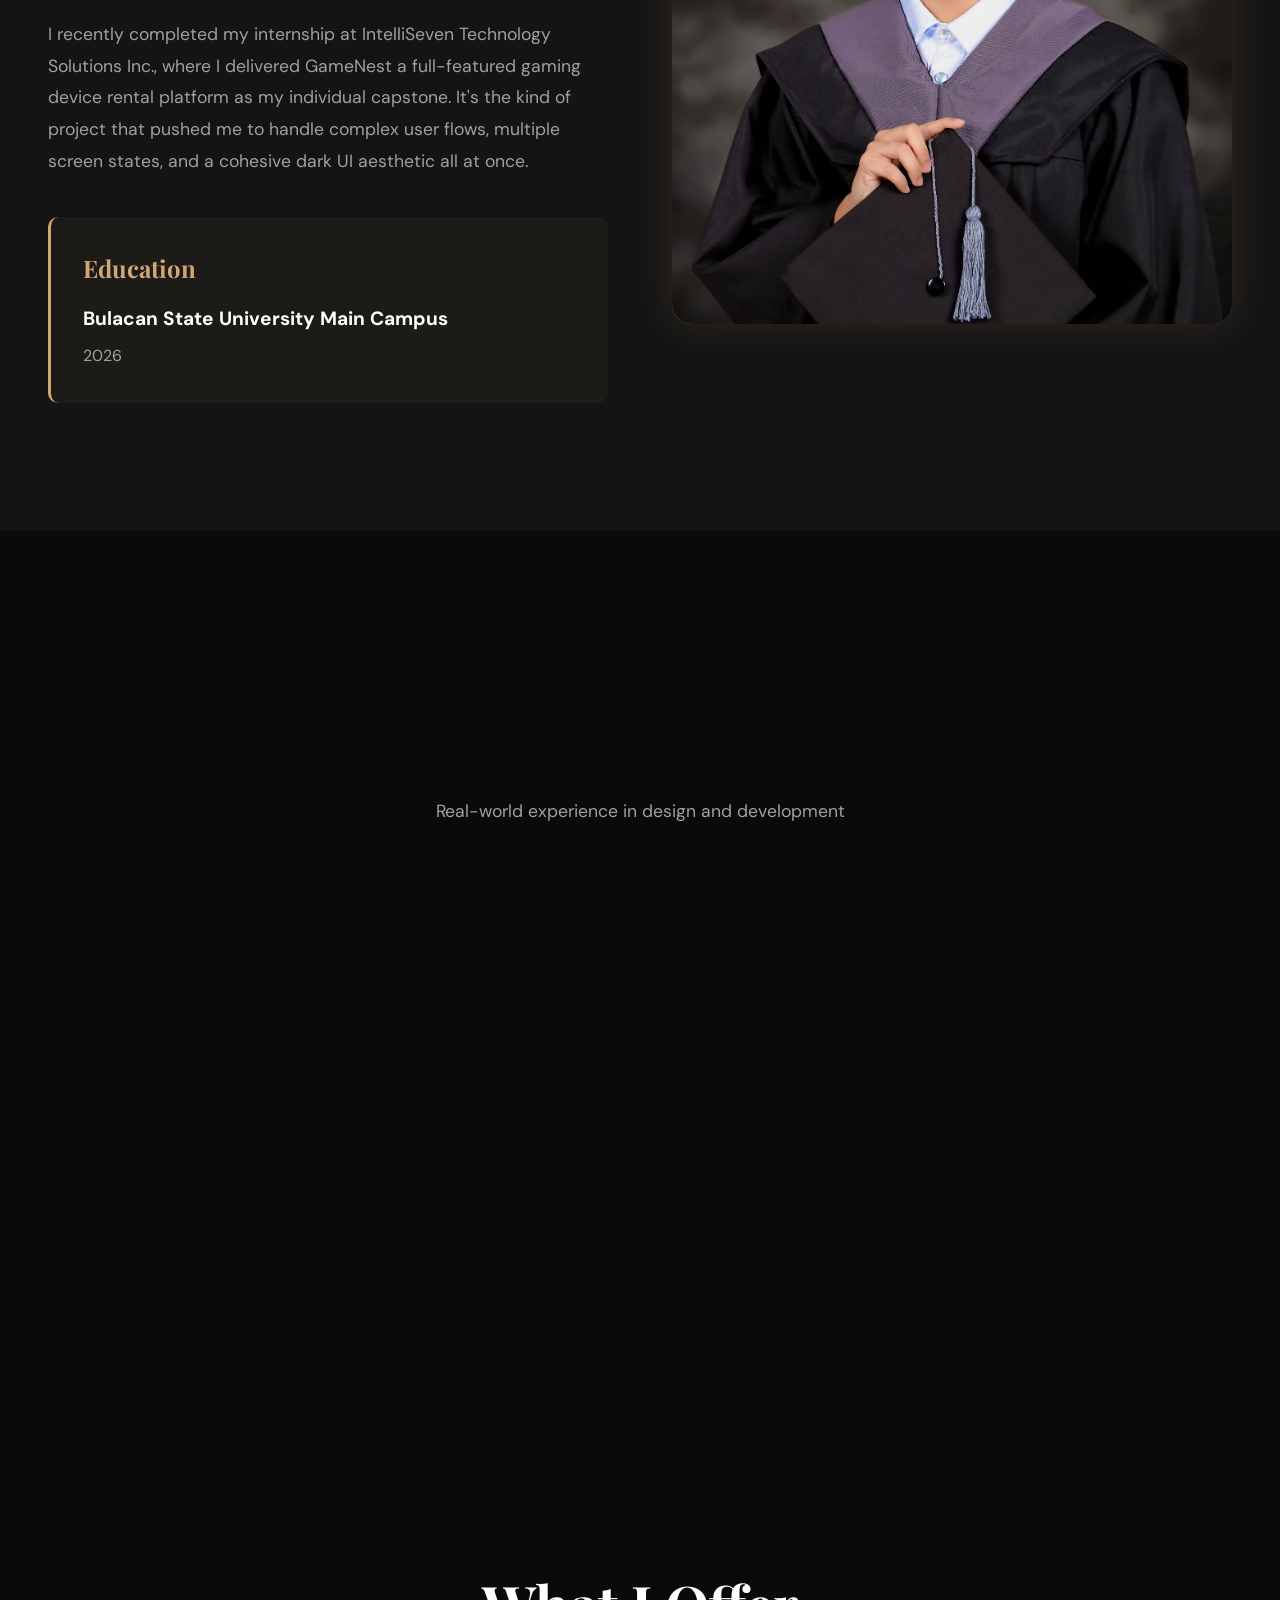
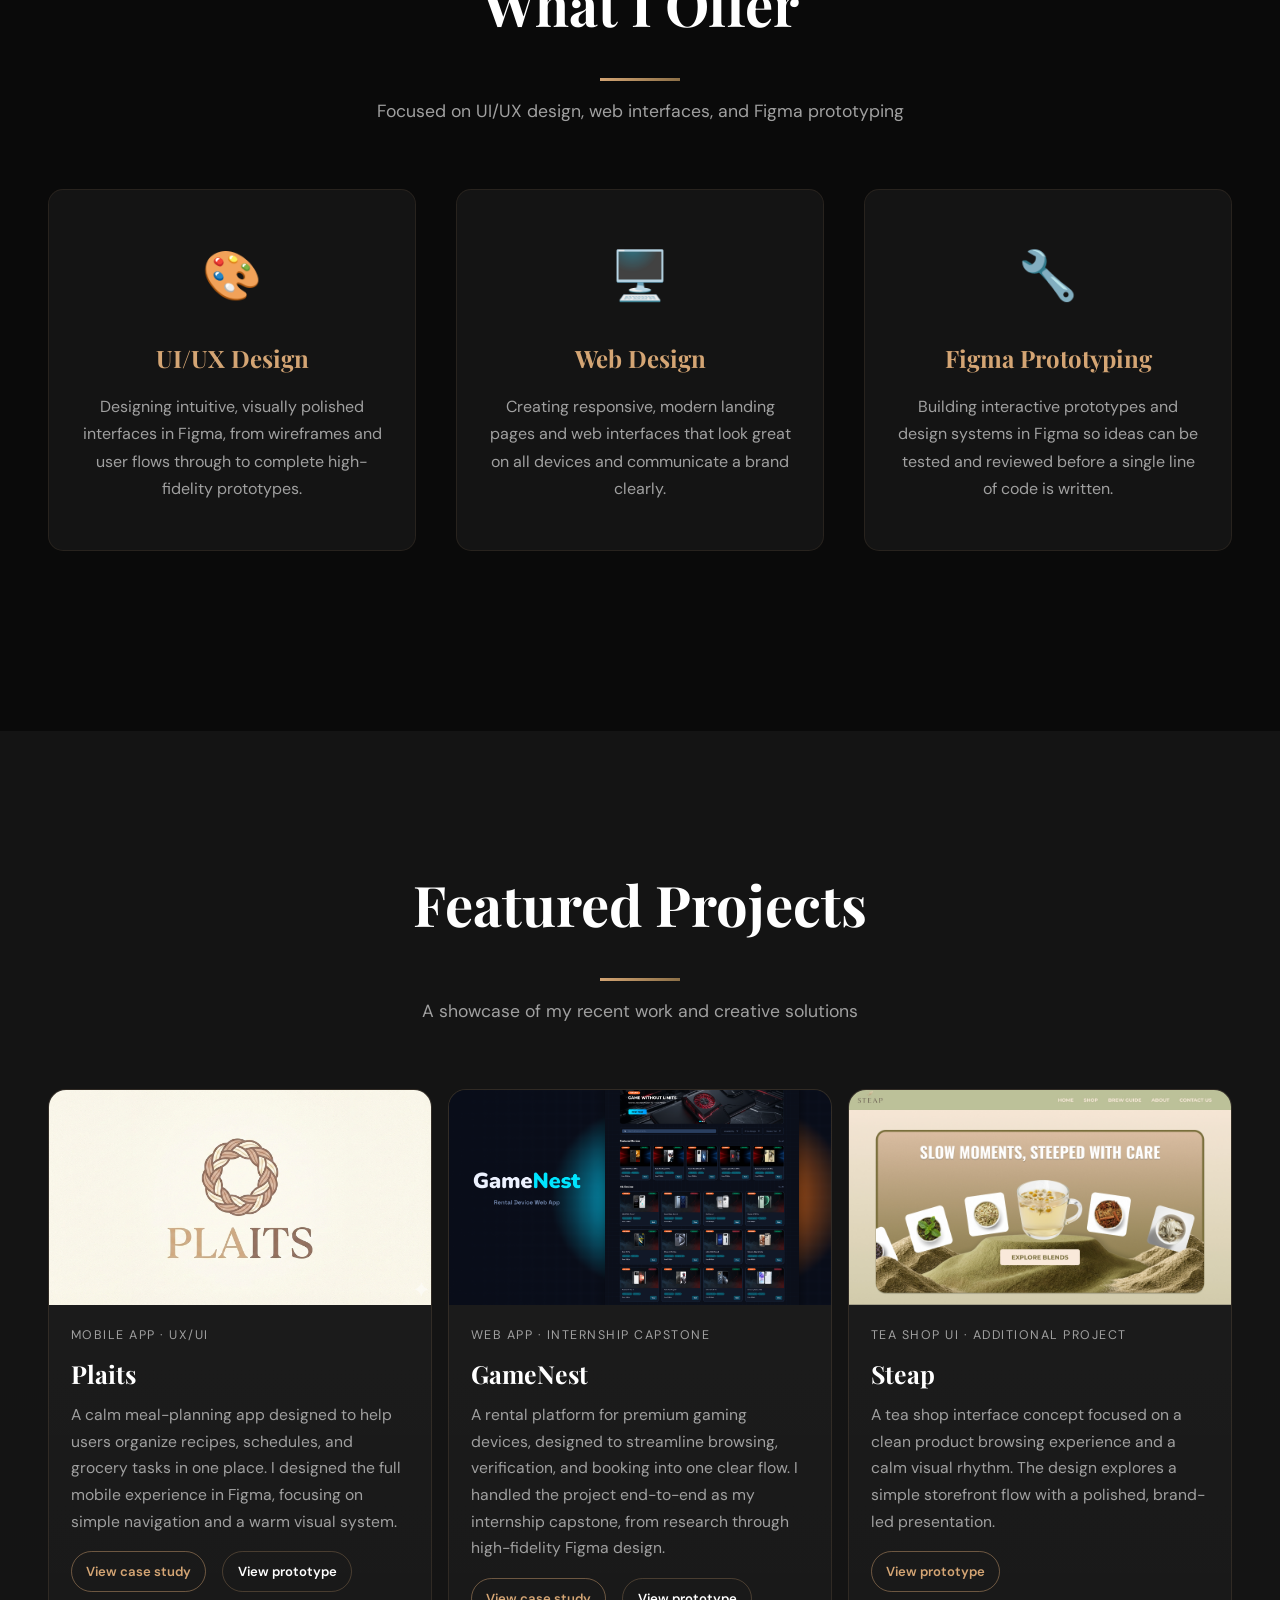
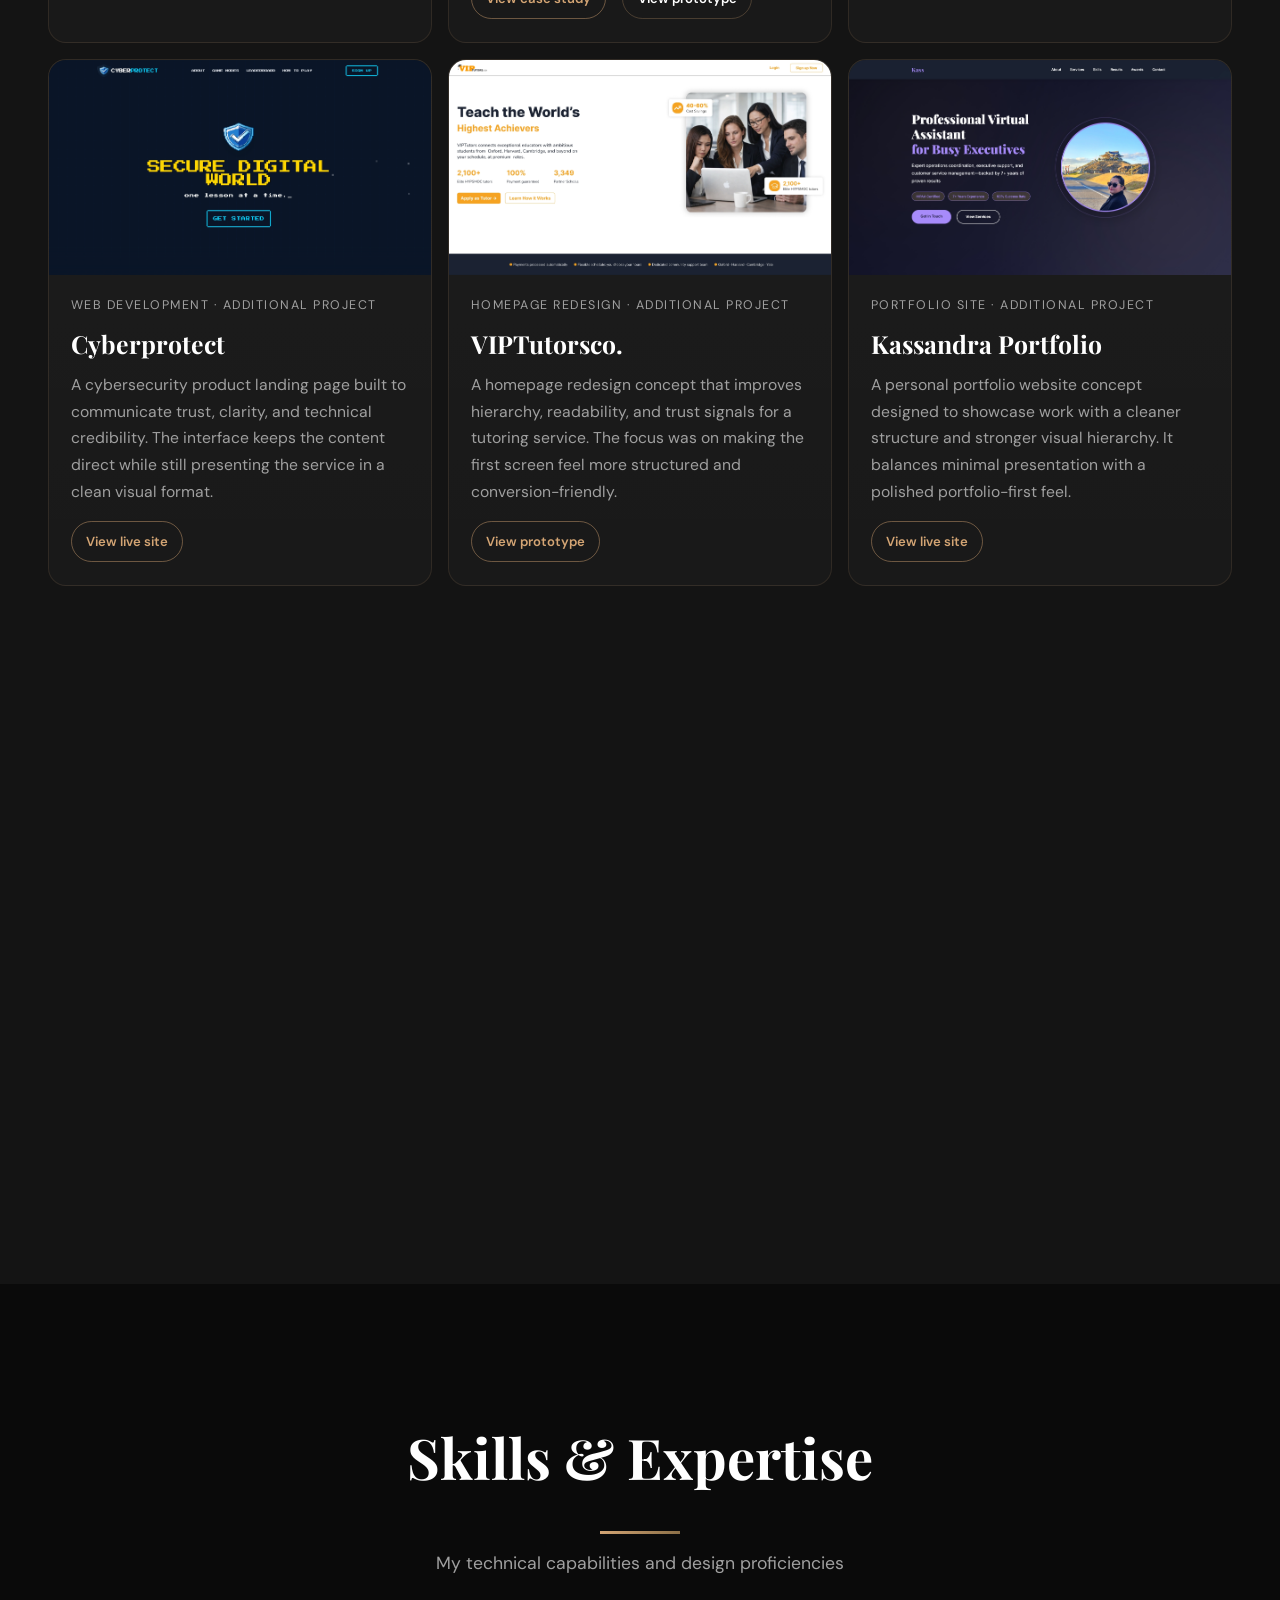
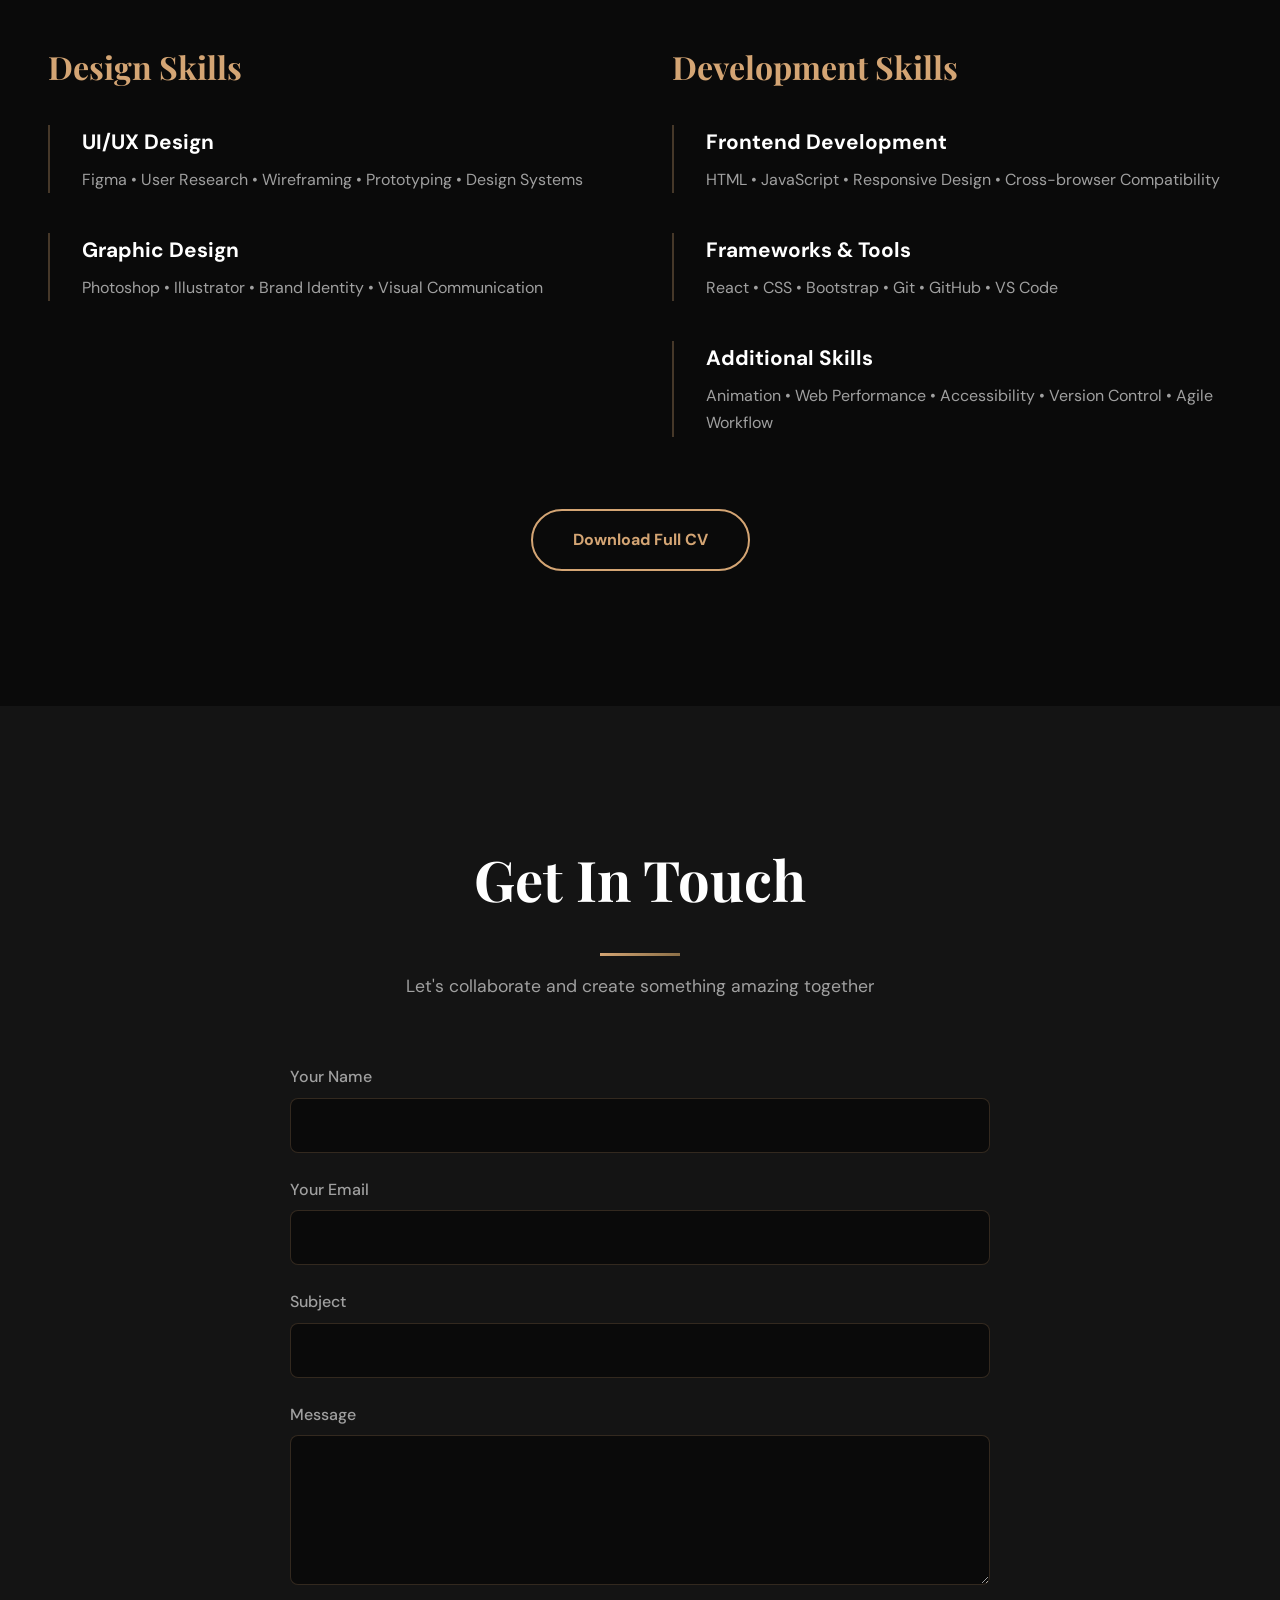
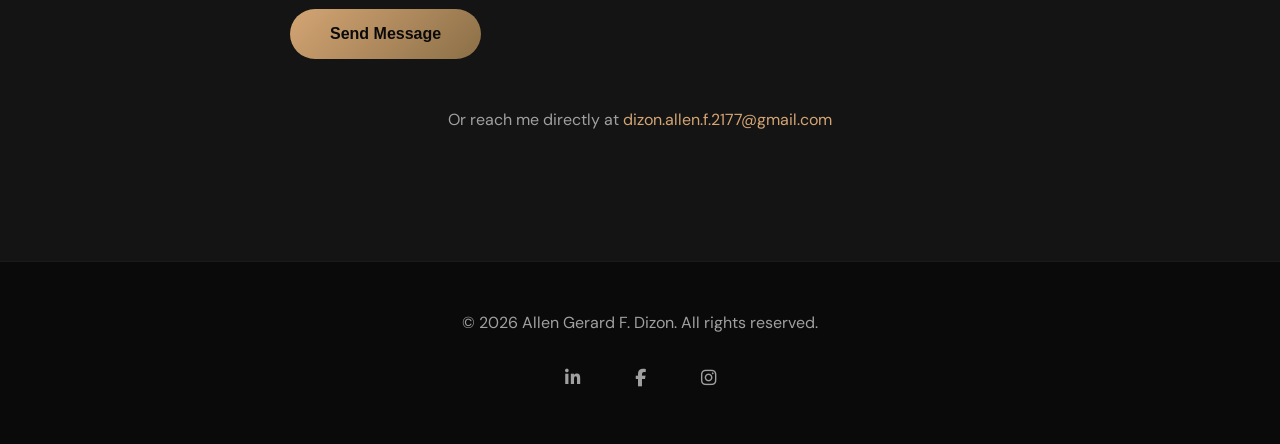
==== commit 172260d4: "3 grid uniform" ====
--- a/index.html
+++ b/index.html
@@ -129,127 +129,119 @@
             <p class="section-subtitle">A showcase of my recent work and creative solutions</p>
             
             <div class="projects-grid">
-                <div class="project-card project-card--hero" data-tags="ui-design figma">
-                    <div class="project-image">
-                        <img src="image/Lounge.png" alt="Lounge Project Website">
-                        <div class="project-overlay">
-                            <div class="project-overlay-content">
-                                <h3>LOUNGE</h3>
-                                <p>E-commerce UI Design</p>
-                                <div class="project-overlay-links">
-                                    <a href="https://www.figma.com/design/PRkcHU6rW8PyLgAFTJdFLW/LOUNGE--E-Commerce-Clothing-Brand-Landing-Page-?node-id=0-1&p=f&t=Ee4859Rj9Dltjy1x-0" class="project-overlay-link" target="_blank">View Prototype</a>
-                                </div>
-                            </div>
-                        </div>
-                    </div>
-                </div>
-
-                <div class="project-card project-card--tall" data-tags="ui-design figma">
-                    <div class="project-image">
-                        <img src="image/Steap.png" alt="Steap Tea Shop Project">
-                        <div class="project-overlay">
-                            <div class="project-overlay-content">
-                                <h3>STEAP</h3>
-                                <p>Tea Shop UI Design</p>
-                                <div class="project-overlay-links">
-                                    <a href="https://www.figma.com/design/oknsCalFghjItYeMdaWnyv/STEAP---UI-WEB-DESIGN-TEA-SHOP?m=auto&t=YJCju9HEMIv6HAzU-6" class="project-overlay-link" target="_blank">View Prototype</a>
-                                </div>
-                            </div>
-                        </div>
-                    </div>
-                </div>
-
-                <div class="project-card" data-tags="mobile ui-design figma">
-                    <div class="project-image">
-                        <img src="image/Plaits.png" alt="Plaits Meal Planner App">
-                        <div class="project-overlay">
-                            <div class="project-overlay-content">
-                                <h3>PLAITS</h3>
-                                <p>Mobile UI Design</p>
-                                <div class="project-overlay-links">
-                                    <a href="Plaits.html" class="project-overlay-link" target="_blank">Case Study</a>
-                                    <a href="https://www.figma.com/design/HugXcCj4IJ6J664LeYZRm7/PLAITS--MOBILE-UI-FOR-MEAL-PLANNER-?m=auto&t=YJCju9HEMIv6HAzU-6" class="project-overlay-link" target="_blank">View Prototype</a>
-                                </div>
-                            </div>
-                        </div>
-                    </div>
-                </div>
-
-                <div class="project-card" data-tags="web-dev ui-design">
-                    <div class="project-image">
-                        <img src="image/Cyberprotect.png" alt="Cyberprotect Project">
-                        <div class="project-overlay">
-                            <div class="project-overlay-content">
-                                <h3>CYBERPROTECT</h3>
-                                <p>Web Development</p>
-                                <div class="project-overlay-links">
-                                    <a href="https://cyberprotectapp.vercel.app/?fbclid=IwY2xjawP-LCZleHRuA2FlbQIxMQBzcnRjBmFwcF9pZAEwAAEeaLaxFyXbKtk85XIv7jsVps27LJydNQS289-NV2dJEz11q187roi1cfFm960_aem_a6p16ZBbHIJnnDim0bocFg" class="project-overlay-link" target="_blank">View Live Site</a>
-                                </div>
-                            </div>
-                        </div>
-                    </div>
-                </div>
-
-                <div class="project-card project-card--hero" data-tags="web-dev ui-design figma">
-                    <div class="project-image">
-                        <img src="image/GameNest.png" alt="GameNest Rental Device Web App">
-                        <div class="project-overlay">
-                            <div class="project-overlay-content">
-                                <h3>GAMENEST</h3>
-                                <p>Internship Capstone</p>
-                                <div class="project-overlay-links">
-                                    <a href="Gamenest.html" class="project-overlay-link" target="_blank">Case Study</a>
-                                    <a href="https://www.figma.com/design/omIHF0Zj5SA17Bl1RzQAAb/GameNest--Rental-Device-Web-App-?node-id=0-1&t=IuMZwWoB9HvccRnP-1" class="project-overlay-link" target="_blank">View Prototype</a>
-                                </div>
-                            </div>
-                        </div>
-                    </div>
-                </div>
-
-                <div class="project-card" data-tags="web-dev ui-design figma">
-                    <div class="project-image">
-                        <img src="image/VIPTutors.png" alt="VIPTutors Redesign Project">
-                        <div class="project-overlay">
-                            <div class="project-overlay-content">
-                                <h3>VIPTUTORSCO.</h3>
-                                <p>Homepage Redesign</p>
-                                <div class="project-overlay-links">
-                                    <a href="https://www.figma.com/design/PrKWDKk0X7A5gYB13Smn43/Task-1---Redesign-Static-Page-Tutor?node-id=2-2&t=I9EvbMsdnGXgIS92-1" class="project-overlay-link" target="_blank">View Prototype</a>
-                                </div>
-                            </div>
-                        </div>
-                    </div>
-                </div>
-
-                <div class="project-card" data-tags="web-dev ui-design figma">
-                    <div class="project-image">
-                        <img src="image/kass-portfolio.png" alt="Kassandra Portfolio Project">
-                        <div class="project-overlay">
-                            <div class="project-overlay-content">
-                                <h3>KASSANDRA PORTFOLIO</h3>
-                                <p>Portfolio Web Design</p>
-                                <div class="project-overlay-links">
-                                    <a href="https://kass-portfolio.vercel.app/" class="project-overlay-link" target="_blank">View Live Site</a>
-                                </div>
-                            </div>
-                        </div>
-                    </div>
-                </div>
-
-                <div class="project-card" data-tags="mobile web-dev ui-design figma">
-                    <div class="project-image">
-                        <img src="image/hive.png" alt="HIVE Web and Mobile To-Do App">
-                        <div class="project-overlay">
-                            <div class="project-overlay-content">
-                                <h3>HIVE</h3>
-                                <p>Web & Mobile UI Design</p>
-                                <div class="project-overlay-links">
-                                    <a href="https://www.figma.com/design/hZHu3EqzDc0VFnXoiww9y7/Hive---Web-and-Mobile-App-for-To-do-List-Tasks?node-id=0-1&t=uSHL6EY3lvVoc6jg-1" class="project-overlay-link" target="_blank">View Prototype</a>
-                                </div>
-                            </div>
-                        </div>
-                    </div>
-                </div>
+                <article class="project-card" data-tags="mobile ui-design figma">
+                    <div class="project-image">
+                        <img src="image/Plaits.png" alt="Plaits meal planner app preview">
+                    </div>
+                    <div class="project-body">
+                        <p class="project-kicker">Mobile app · UX/UI</p>
+                        <h3 class="project-title">Plaits</h3>
+                        <p class="project-description">A calm meal-planning app designed to help users organize recipes, schedules, and grocery tasks in one place. I designed the full mobile experience in Figma, focusing on simple navigation and a warm visual system.</p>
+                        <div class="project-links">
+                            <a href="Plaits.html" class="project-cta project-cta--primary" target="_blank" rel="noopener noreferrer">View case study</a>
+                            <a href="https://www.figma.com/design/HugXcCj4IJ6J664LeYZRm7/PLAITS--MOBILE-UI-FOR-MEAL-PLANNER-?m=auto&t=YJCju9HEMIv6HAzU-6" class="project-cta" target="_blank" rel="noopener noreferrer">View prototype</a>
+                        </div>
+                    </div>
+                </article>
+
+                <article class="project-card" data-tags="web-dev ui-design figma">
+                    <div class="project-image">
+                        <img src="image/GameNest.png" alt="GameNest rental device web app preview">
+                    </div>
+                    <div class="project-body">
+                        <p class="project-kicker">Web app · Internship capstone</p>
+                        <h3 class="project-title">GameNest</h3>
+                        <p class="project-description">A rental platform for premium gaming devices, designed to streamline browsing, verification, and booking into one clear flow. I handled the project end-to-end as my internship capstone, from research through high-fidelity Figma design.</p>
+                        <div class="project-links">
+                            <a href="Gamenest.html" class="project-cta project-cta--primary" target="_blank" rel="noopener noreferrer">View case study</a>
+                            <a href="https://www.figma.com/design/omIHF0Zj5SA17Bl1RzQAAb/GameNest--Rental-Device-Web-App-?node-id=0-1&t=IuMZwWoB9HvccRnP-1" class="project-cta" target="_blank" rel="noopener noreferrer">View prototype</a>
+                        </div>
+                    </div>
+                </article>
+
+                <article class="project-card" data-tags="ui-design figma">
+                    <div class="project-image">
+                        <img src="image/Steap.png" alt="Steap tea shop project preview">
+                    </div>
+                    <div class="project-body">
+                        <p class="project-kicker">Tea shop UI · Additional project</p>
+                        <h3 class="project-title">Steap</h3>
+                        <p class="project-description">A tea shop interface concept focused on a clean product browsing experience and a calm visual rhythm. The design explores a simple storefront flow with a polished, brand-led presentation.</p>
+                        <div class="project-links">
+                            <a href="https://www.figma.com/design/oknsCalFghjItYeMdaWnyv/STEAP---UI-WEB-DESIGN-TEA-SHOP?m=auto&t=YJCju9HEMIv6HAzU-6" class="project-cta project-cta--primary" target="_blank" rel="noopener noreferrer">View prototype</a>
+                        </div>
+                    </div>
+                </article>
+
+                <article class="project-card" data-tags="web-dev ui-design">
+                    <div class="project-image">
+                        <img src="image/Cyberprotect.png" alt="Cyberprotect project preview">
+                    </div>
+                    <div class="project-body">
+                        <p class="project-kicker">Web development · Additional project</p>
+                        <h3 class="project-title">Cyberprotect</h3>
+                        <p class="project-description">A cybersecurity product landing page built to communicate trust, clarity, and technical credibility. The interface keeps the content direct while still presenting the service in a clean visual format.</p>
+                        <div class="project-links">
+                            <a href="https://cyberprotectapp.vercel.app/?fbclid=IwY2xjawP-LCZleHRuA2FlbQIxMQBzcnRjBmFwcF9pZAEwAAEeaLaxFyXbKtk85XIv7jsVps27LJydNQS289-NV2dJEz11q187roi1cfFm960_aem_a6p16ZBbHIJnnDim0bocFg" class="project-cta project-cta--primary" target="_blank" rel="noopener noreferrer">View live site</a>
+                        </div>
+                    </div>
+                </article>
+
+                <article class="project-card" data-tags="web-dev ui-design figma">
+                    <div class="project-image">
+                        <img src="image/VIPTutors.png" alt="VIPTutors redesign project preview">
+                    </div>
+                    <div class="project-body">
+                        <p class="project-kicker">Homepage redesign · Additional project</p>
+                        <h3 class="project-title">VIPTutorsco.</h3>
+                        <p class="project-description">A homepage redesign concept that improves hierarchy, readability, and trust signals for a tutoring service. The focus was on making the first screen feel more structured and conversion-friendly.</p>
+                        <div class="project-links">
+                            <a href="https://www.figma.com/design/PrKWDKk0X7A5gYB13Smn43/Task-1---Redesign-Static-Page-Tutor?node-id=2-2&t=I9EvbMsdnGXgIS92-1" class="project-cta project-cta--primary" target="_blank" rel="noopener noreferrer">View prototype</a>
+                        </div>
+                    </div>
+                </article>
+
+                <article class="project-card" data-tags="web-dev ui-design figma">
+                    <div class="project-image">
+                        <img src="image/kass-portfolio.png" alt="Kassandra portfolio project preview">
+                    </div>
+                    <div class="project-body">
+                        <p class="project-kicker">Portfolio site · Additional project</p>
+                        <h3 class="project-title">Kassandra Portfolio</h3>
+                        <p class="project-description">A personal portfolio website concept designed to showcase work with a cleaner structure and stronger visual hierarchy. It balances minimal presentation with a polished portfolio-first feel.</p>
+                        <div class="project-links">
+                            <a href="https://kass-portfolio.vercel.app/" class="project-cta project-cta--primary" target="_blank" rel="noopener noreferrer">View live site</a>
+                        </div>
+                    </div>
+                </article>
+
+                <article class="project-card" data-tags="mobile web-dev ui-design figma">
+                    <div class="project-image">
+                        <img src="image/hive.png" alt="Hive task manager app preview">
+                    </div>
+                    <div class="project-body">
+                        <p class="project-kicker">Web + mobile app · Design system</p>
+                        <h3 class="project-title">Hive</h3>
+                        <p class="project-description">A minimal task manager concept built for both desktop and mobile, with a full design system to keep the interface consistent across views. The design emphasizes quick task capture, clean hierarchy, and calm productivity.</p>
+                        <div class="project-links">
+                            <a href="https://www.figma.com/design/hZHu3EqzDc0VFnXoiww9y7/Hive---Web-and-Mobile-App-for-To-do-List-Tasks?node-id=0-1&t=uSHL6EY3lvVoc6jg-1" class="project-cta project-cta--primary" target="_blank" rel="noopener noreferrer">View prototype</a>
+                        </div>
+                    </div>
+                </article>
+
+                <article class="project-card" data-tags="web-dev ui-design">
+                    <div class="project-image">
+                        <img src="image/Lounge.png" alt="Lounge ecommerce landing page preview">
+                    </div>
+                    <div class="project-body">
+                        <p class="project-kicker">Ecommerce UI · Additional project</p>
+                        <h3 class="project-title">Lounge</h3>
+                        <p class="project-description">An ecommerce clothing brand landing page concept designed to feel elevated, direct, and easy to browse. The layout balances visual impact with a straightforward path to the product prototype.</p>
+                        <div class="project-links">
+                            <a href="https://www.figma.com/design/PRkcHU6rW8PyLgAFTJdFLW/LOUNGE--E-Commerce-Clothing-Brand-Landing-Page-?node-id=0-1&p=f&t=Ee4859Rj9Dltjy1x-0" class="project-cta project-cta--primary" target="_blank" rel="noopener noreferrer">View prototype</a>
+                        </div>
+                    </div>
+                </article>
             </div>
         </div>
     </section>
--- a/styles.css
+++ b/styles.css
@@ -431,31 +431,30 @@
     box-shadow: 0 10px 24px rgba(212, 165, 116, 0.18);
 }
 
-/* Masonry: flex row of equal columns */
 .projects-grid {
-    display: flex;
-    align-items: flex-start;
-    gap: 12px;
+    display: grid;
+    grid-template-columns: repeat(3, minmax(0, 1fr));
+    gap: 1rem;
     margin-top: 3rem;
 }
 
-.masonry-col {
-    flex: 1;
-    display: flex;
-    flex-direction: column;
-    gap: 12px;
-    min-width: 0;
+@media (max-width: 1024px) {
+    .projects-grid {
+        grid-template-columns: repeat(2, minmax(0, 1fr));
+    }
 }
 
 /* Cards */
 .project-card {
-    position: relative;
+    display: flex;
+    flex-direction: column;
     width: 100%;
-    background: var(--bg-primary);
-    border-radius: 20px;
+    height: 100%;
+    background: linear-gradient(180deg, rgba(255, 255, 255, 0.04) 0%, rgba(255, 255, 255, 0.025) 100%);
+    border-radius: 18px;
     overflow: hidden;
     transition: transform 0.3s ease, box-shadow 0.3s ease;
-    border: 1px solid rgba(212, 165, 116, 0.1);
+    border: 1px solid rgba(212, 165, 116, 0.12);
 }
 
 .project-card.is-hovered,
@@ -464,30 +463,85 @@
     box-shadow: var(--shadow-glow);
 }
 
-.project-card.is-hovered .project-image img,
-.project-card:focus-within .project-image img {
-    transform: scale(1.03);
-}
-
-/* Image container: natural height driven by image */
 .project-image {
     width: 100%;
     position: relative;
     overflow: hidden;
+    aspect-ratio: 16 / 9;
     background: linear-gradient(135deg, #1a1a1a 0%, #2a2a2a 100%);
 }
 
 .project-image img {
     width: 100%;
-    height: auto;
+    height: 100%;
+    object-fit: cover;
     display: block;
     transition: transform 0.3s ease;
 }
 
-/* Remove fixed heights — masonry handles layout now */
-.project-card--hero .project-image,
-.project-card--tall .project-image {
-    height: auto;
+.project-body {
+    display: flex;
+    flex-direction: column;
+    gap: 0.85rem;
+    padding: 1.35rem 1.35rem 1.45rem;
+}
+
+.project-kicker {
+    font-size: 0.78rem;
+    text-transform: uppercase;
+    letter-spacing: 0.12em;
+    color: var(--text-secondary);
+}
+
+.project-title {
+    font-family: 'Playfair Display', serif;
+    font-size: 1.55rem;
+    line-height: 1.15;
+    color: var(--text-primary);
+}
+
+.project-description {
+    color: var(--text-secondary);
+    font-size: 0.98rem;
+    line-height: 1.7;
+}
+
+.project-links {
+    display: flex;
+    gap: 0.65rem;
+    flex-wrap: wrap;
+    margin-top: 0.15rem;
+}
+
+.project-cta {
+    display: inline-flex;
+    align-items: center;
+    justify-content: center;
+    padding: 0.55rem 0.9rem;
+    border-radius: 999px;
+    border: 1px solid rgba(212, 165, 116, 0.26);
+    background: transparent;
+    color: var(--text-primary);
+    text-decoration: none;
+    font-size: 0.82rem;
+    font-weight: 600;
+    transition: all 0.25s ease;
+}
+
+.project-cta:hover {
+    border-color: var(--accent);
+    color: var(--accent);
+    background: rgba(212, 165, 116, 0.06);
+    transform: translateY(-1px);
+}
+
+.project-cta--primary {
+    border-color: rgba(212, 165, 116, 0.45);
+    color: var(--accent);
+}
+
+.project-cta--primary:hover {
+    background: rgba(212, 165, 116, 0.1);
 }
 
 /* Badge */
@@ -1154,42 +1208,9 @@
         font-size: 1.3rem;
     }
 
-    /* Projects: single column on mobile */
     .projects-grid {
-        flex-direction: column;
-        gap: 12px;
-    }
-
-    .masonry-col {
-        width: 100%;
-    }
-
-    .project-filters {
-        gap: 0.5rem;
-        margin: 1.25rem 0 1.25rem;
-    }
-
-    .filter-pill {
-        padding: 0.6rem 0.95rem;
-        font-size: 0.85rem;
-    }
-
-    .project-content {
-        padding: 1.5rem;
-    }
-
-    .project-content h3 {
-        font-size: 1.5rem;
-        margin-bottom: 0.75rem;
-    }
-
-    .project-tags {
-        margin-bottom: 1rem;
-    }
-
-    .tag {
-        font-size: 0.8rem;
-        padding: 0.35rem 0.85rem;
+        grid-template-columns: 1fr;
+        gap: 1rem;
     }
 
     .project-links {
